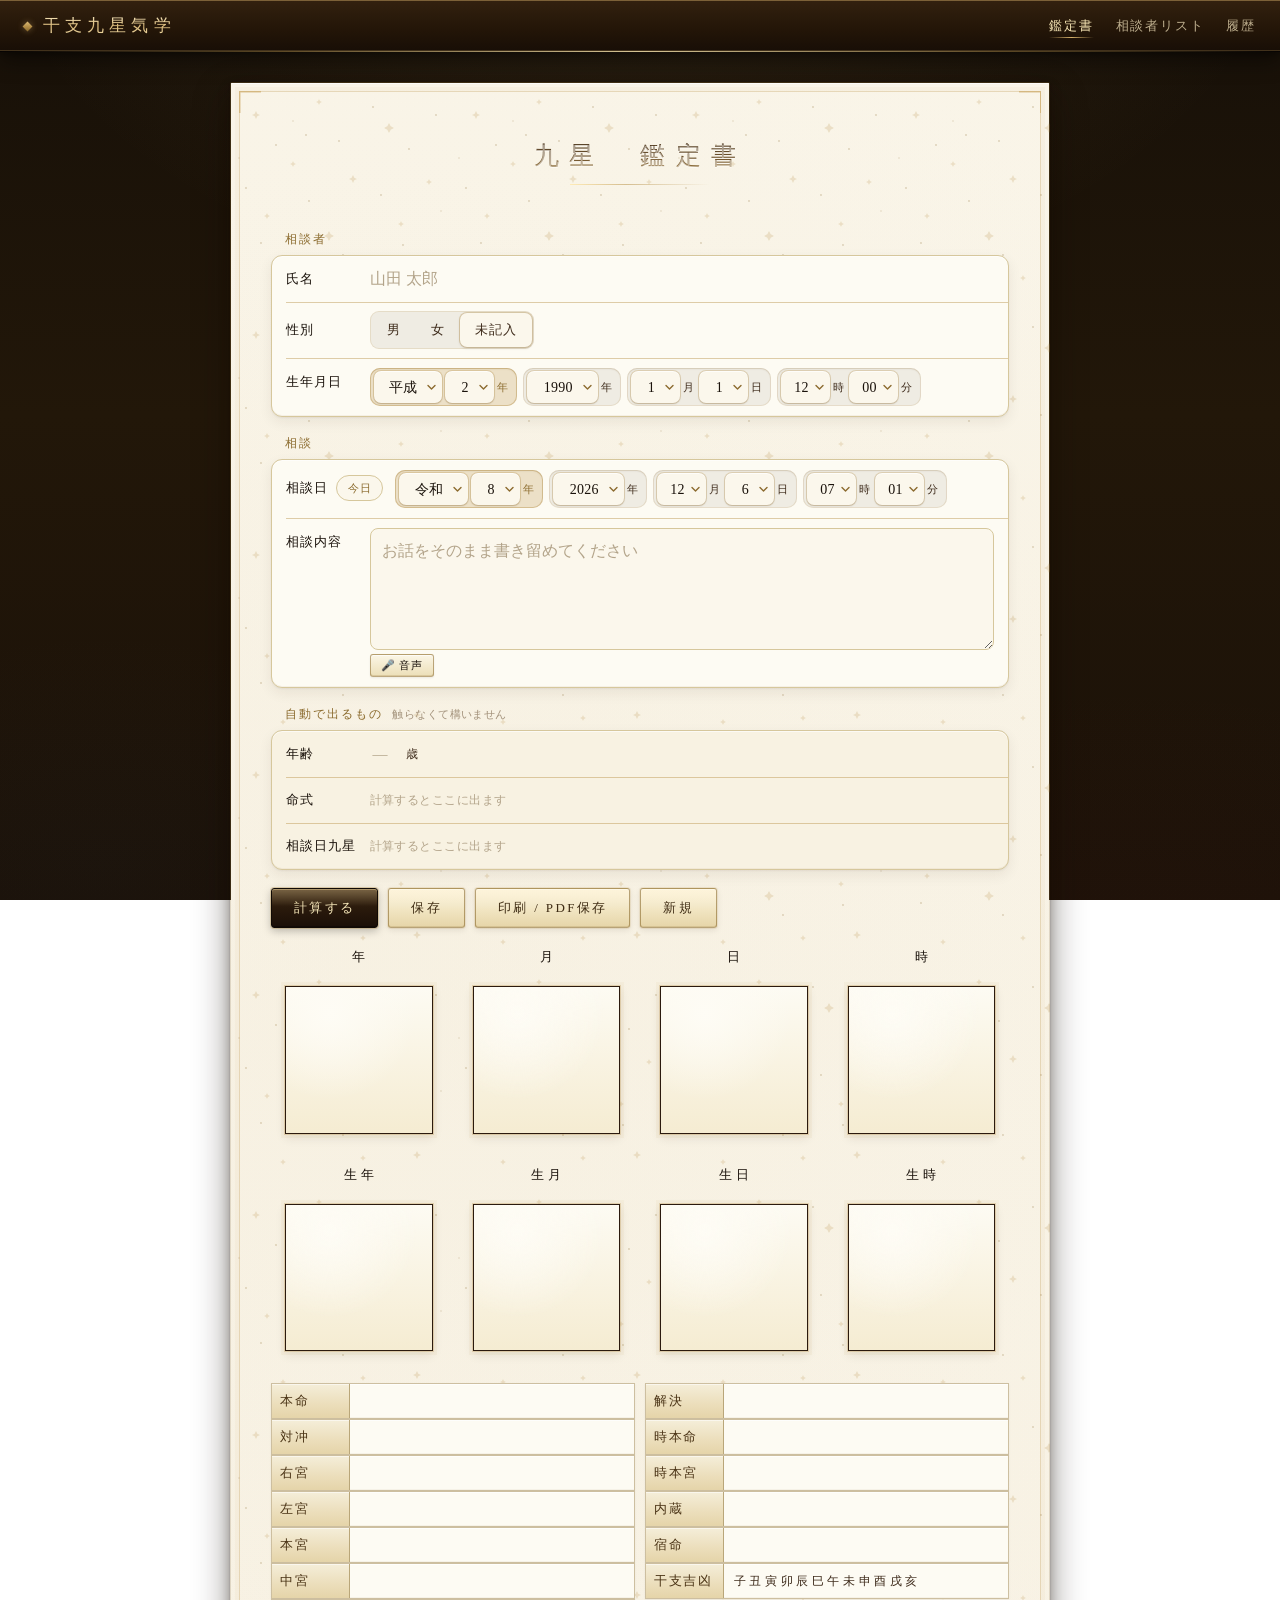
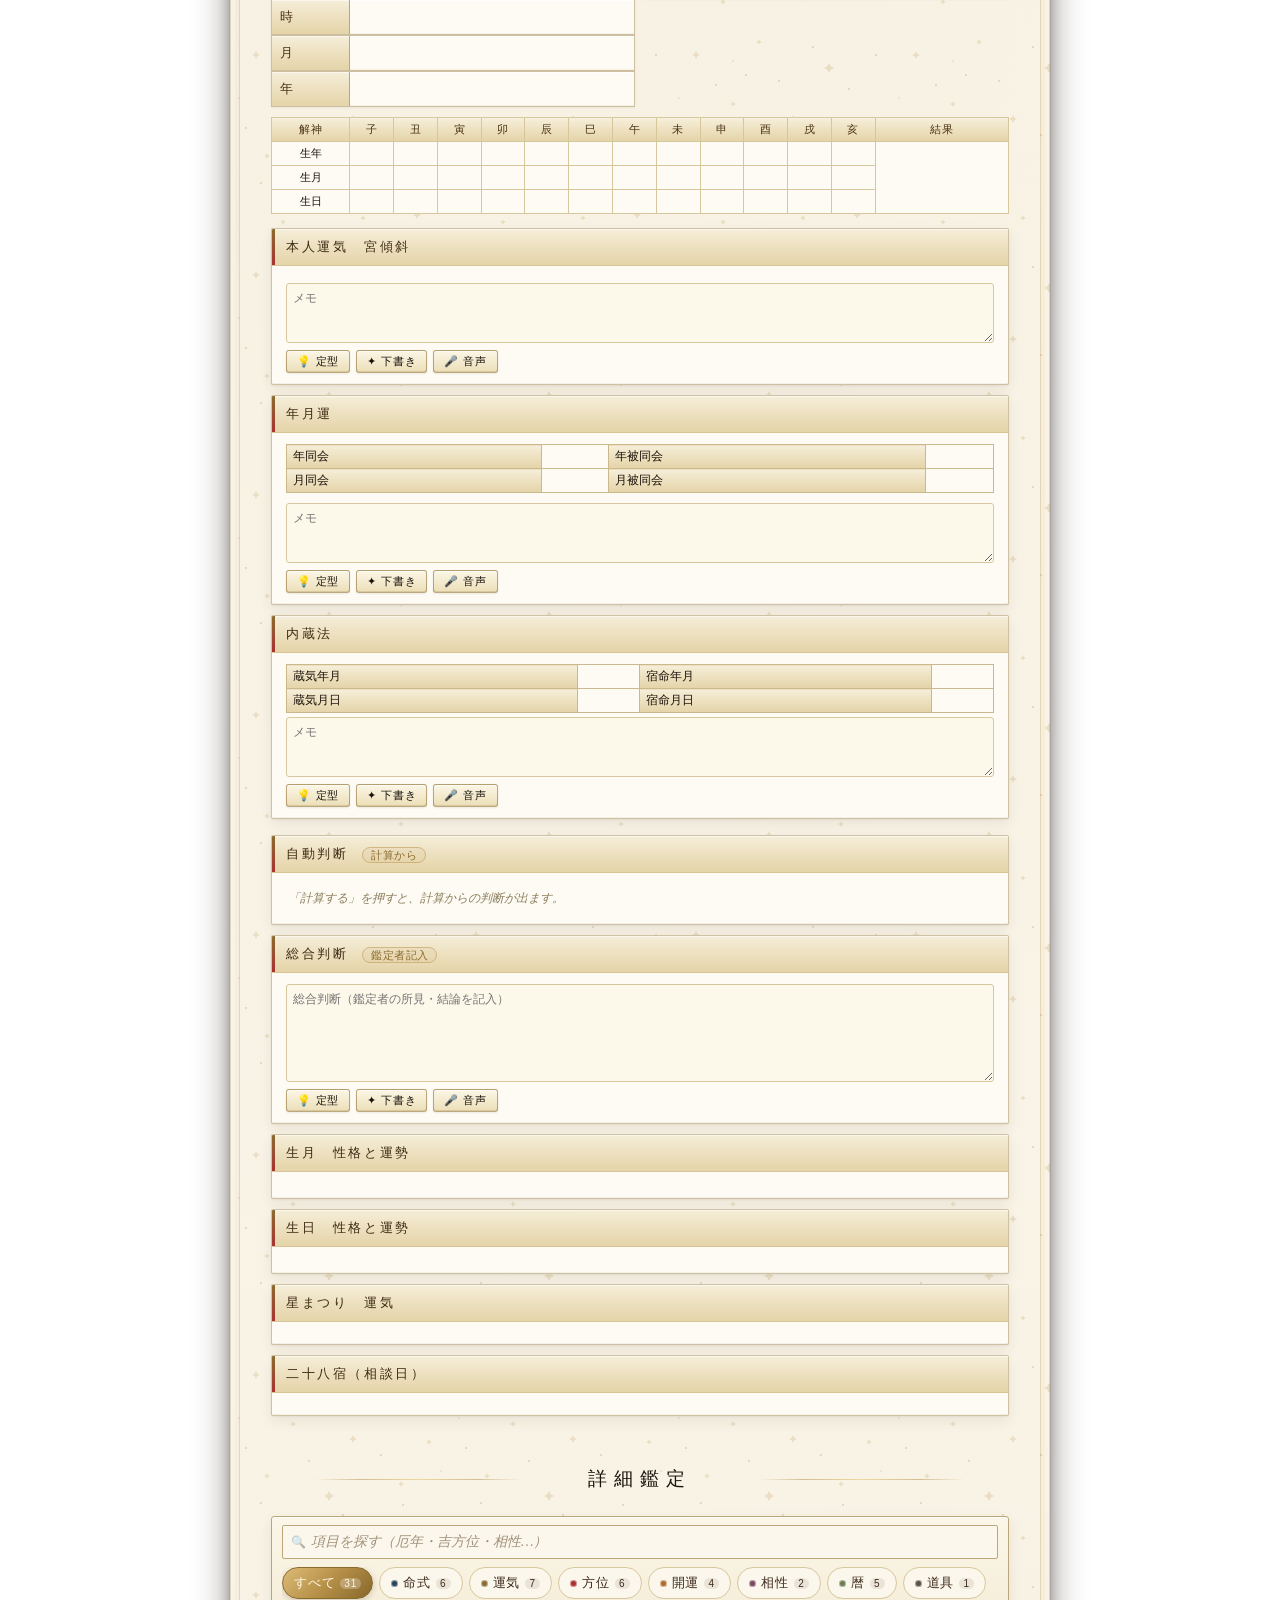
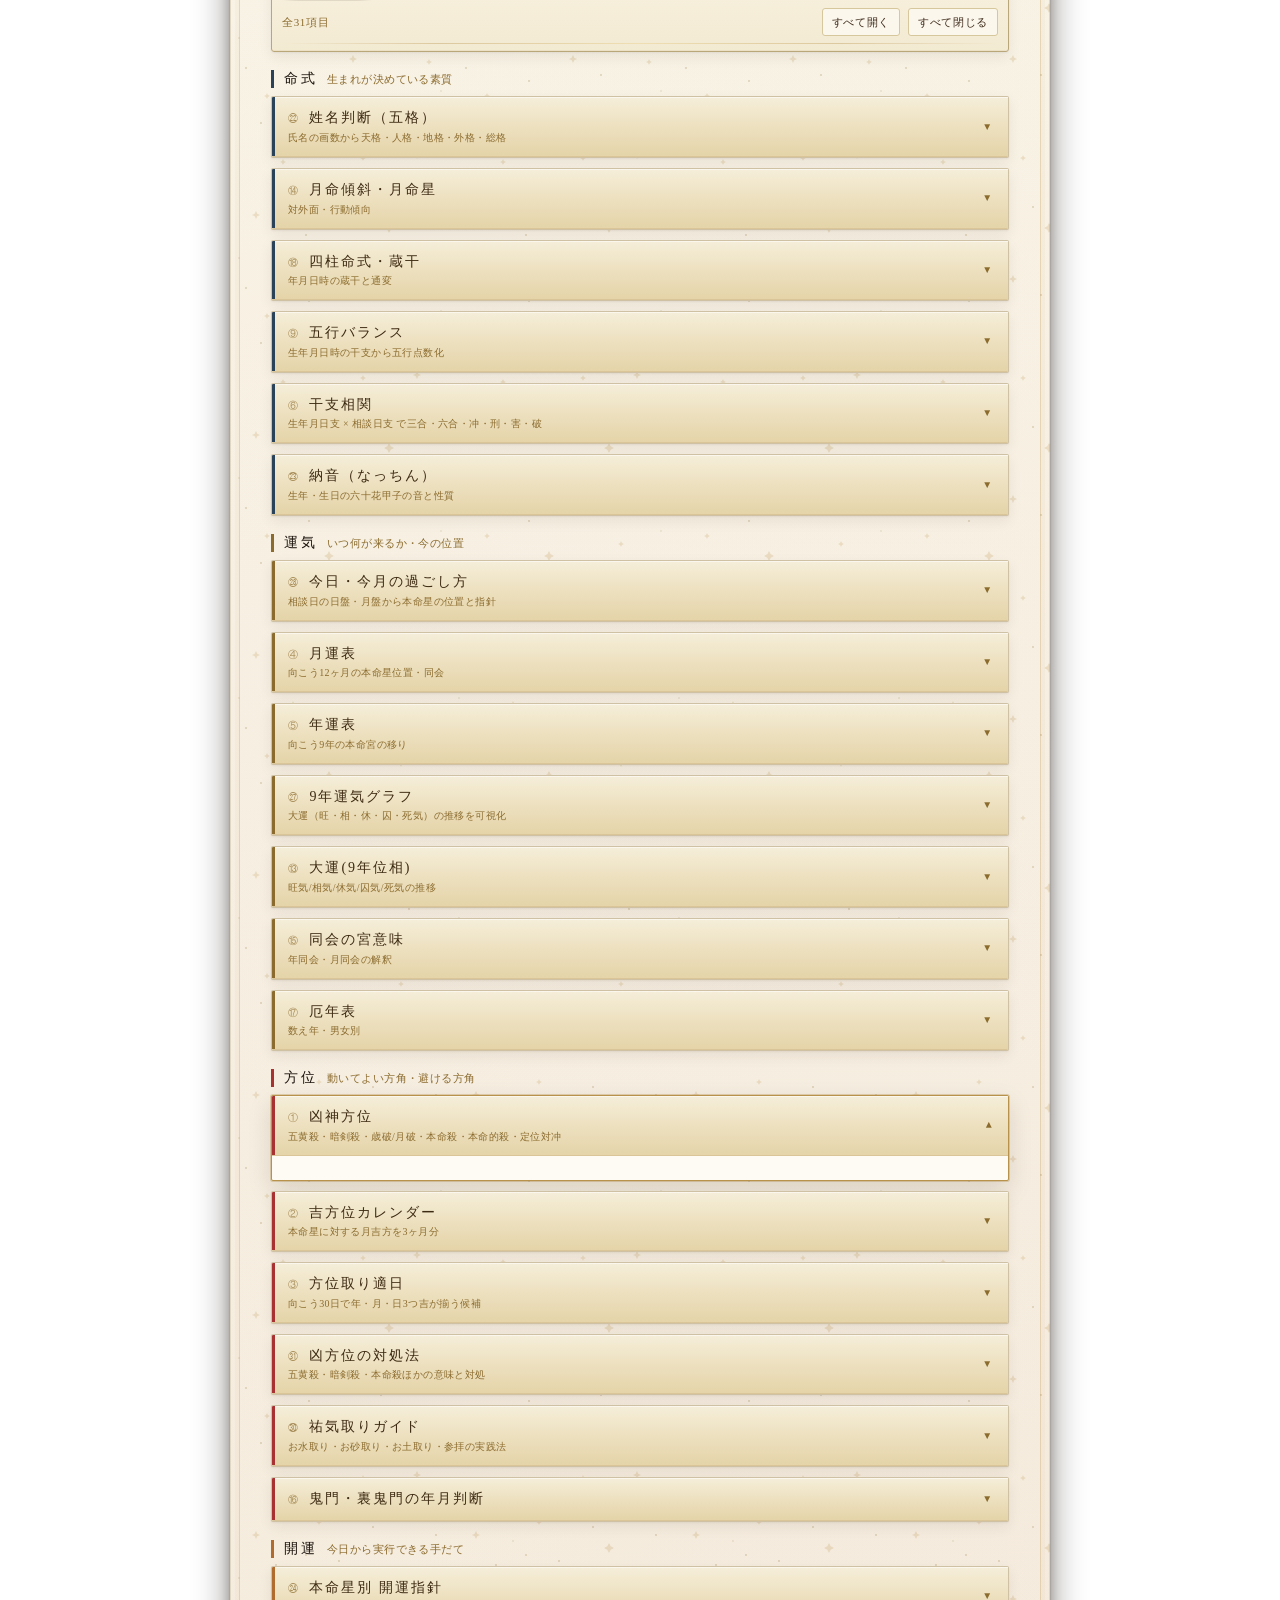
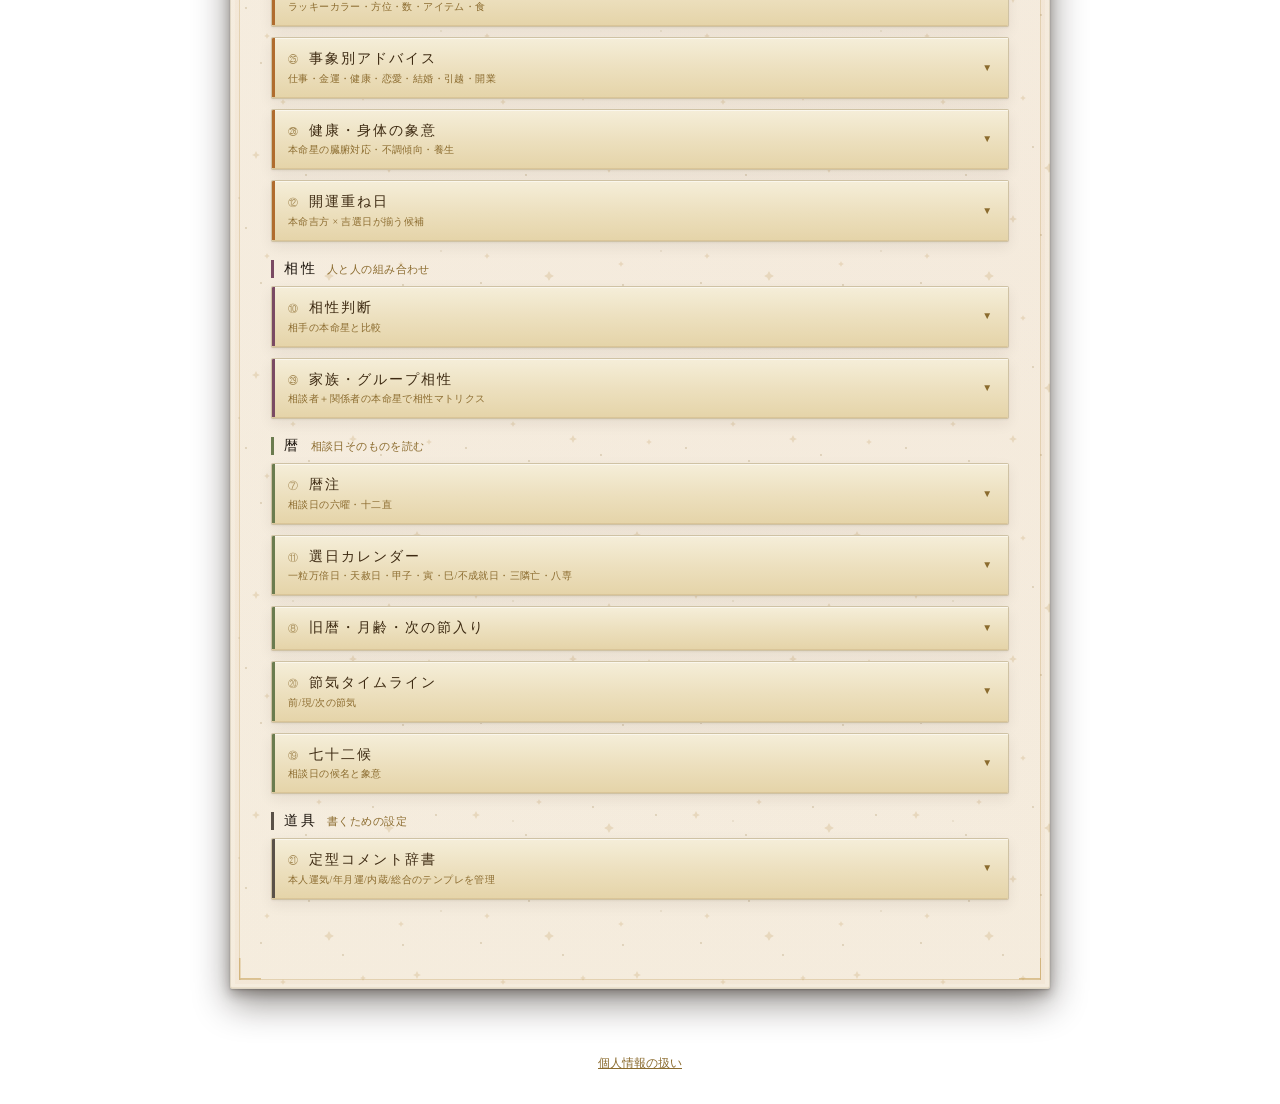
==== index.html @ 64e36186 "feat: 個人情報の扱いを定める App Store では必須で、無いと審査に出せない。  書く前に、外部への口が本当に無いかを隅まで見た。fetch も XMLHttpRequest も send" ====
<!doctype html>
<html lang="ja">
<head>
<meta charset="utf-8">
<meta name="viewport" content="width=device-width, initial-scale=1, user-scalable=yes">
<meta name="apple-mobile-web-app-capable" content="yes">
<meta name="apple-mobile-web-app-status-bar-style" content="black-translucent">
<meta name="apple-mobile-web-app-title" content="九星鑑定">
<meta name="theme-color" content="#2b1a0e">
<link rel="manifest" href="manifest.webmanifest">
<link rel="apple-touch-icon" href="icons/apple-touch-icon.png">
<!-- これが無いと、ブラウザが /favicon.ico を取りにいって 404 になる -->
<link rel="icon" href="icons/icon-192.png">
<link rel="stylesheet" href="css/style.css?v=111">
<title>九星 鑑定書</title>
</head>
<body>

<header class="app-header">
  <h1>干支九星気学</h1>
  <nav>
    <a href="index.html" class="active">鑑定書</a>
    <a href="clients.html">相談者リスト</a>
    <a href="history.html">履歴</a>
  </nav>
</header>

<main class="page">
  <h2 class="page-title">九星　鑑定書</h2>

  <!-- ===== 入力 ===== -->
  <div class="fm">

    <section class="fm-group">
      <h3 class="fm-title">相談者</h3>
      <div class="fm-list">
        <div class="fm-row">
          <label class="fm-label" for="f-name">氏名</label>
          <div class="fm-value">
            <input type="text" id="f-name" placeholder="山田 太郎" autocomplete="off" autocapitalize="off">
          </div>
        </div>

        <div class="fm-row">
          <span class="fm-label" id="lbl-gender">性別</span>
          <div class="fm-value">
            <!-- 見た目はセグメント。値は下の select が持ち、既存の保存処理はそのまま動く -->
            <div class="seg" role="radiogroup" aria-labelledby="lbl-gender" data-target="f-gender">
              <button type="button" class="seg-btn" data-v="男"  role="radio" aria-checked="false">男</button>
              <button type="button" class="seg-btn" data-v="女"  role="radio" aria-checked="false">女</button>
              <button type="button" class="seg-btn is-on" data-v="" role="radio" aria-checked="true">未記入</button>
            </div>
            <select id="f-gender" class="fm-shadow-input" tabindex="-1" aria-hidden="true">
              <option value=""></option>
              <option value="男">男</option>
              <option value="女">女</option>
            </select>
          </div>
        </div>

        <div class="fm-row fm-row-stack">
          <span class="fm-label">生年月日</span>
          <div class="fm-value"><div class="dt-picker" data-target="f-birth"></div></div>
        </div>
      </div>
    </section>

    <section class="fm-group">
      <h3 class="fm-title">相談</h3>
      <div class="fm-list">
        <div class="fm-row fm-row-stack">
          <span class="fm-label">相談日<button type="button" class="fm-mini no-print" id="btn-today">今日</button></span>
          <div class="fm-value"><div class="dt-picker" data-target="f-consult"></div></div>
        </div>

        <div class="fm-row fm-row-stack">
          <label class="fm-label" for="f-topic">相談内容</label>
          <div class="fm-value">
            <textarea id="f-topic" rows="4" placeholder="お話をそのまま書き留めてください"></textarea>
            <div class="memo-tools no-print" data-target="f-topic" data-section="">
              <button type="button" class="mt-btn mt-voice">🎤 音声</button>
            </div>
          </div>
        </div>
      </div>
    </section>

    <section class="fm-group fm-group-auto">
      <h3 class="fm-title">自動で出るもの<span class="fm-title-note">触らなくて構いません</span></h3>
      <div class="fm-list">
        <div class="fm-row">
          <span class="fm-label">年齢</span>
          <div class="fm-value fm-auto">
            <input type="number" id="f-age" min="0" max="120" inputmode="numeric" placeholder="—" readonly>
            <span class="fm-unit">歳</span><span id="o-kazoe" class="kazoe-badge"></span>
          </div>
        </div>
        <div class="fm-row">
          <span class="fm-label">命式</span>
          <div class="fm-value fm-auto"><span id="o-meishiki" class="auto"></span></div>
        </div>
        <div class="fm-row">
          <span class="fm-label">相談日九星</span>
          <div class="fm-value fm-auto"><span id="o-consult-summary" class="auto"></span></div>
        </div>
      </div>
    </section>

  </div>

  <div class="btn-row no-print">
    <button class="btn" id="btn-compute">計算する</button>
    <button class="btn secondary" id="btn-save">保存</button>
    <button class="btn secondary" id="btn-print">印刷 / PDF保存</button>
    <button class="btn secondary" id="btn-new">新規</button>
  </div>

  <!-- ===== 上段4盤: 相談日 年・月・日・時 ===== -->
  <div class="bans-row">
    <div class="ban-cell">
      <div class="ban-label">年</div>
      <div class="ban-sub" id="ban-y-info"></div>
      <div class="ban" id="ban-y"></div>
    </div>
    <div class="ban-cell">
      <div class="ban-label">月</div>
      <div class="ban-sub" id="ban-m-info"></div>
      <div class="ban" id="ban-m"></div>
    </div>
    <div class="ban-cell">
      <div class="ban-label">日</div>
      <div class="ban-sub" id="ban-d-info"></div>
      <div class="ban" id="ban-d"></div>
    </div>
    <div class="ban-cell">
      <div class="ban-label">時</div>
      <div class="ban-sub" id="ban-h-info"></div>
      <div class="ban" id="ban-h"></div>
    </div>
  </div>

  <!-- ===== 下段4盤: 生年月日 ===== -->
  <div class="bans-row">
    <div class="ban-cell">
      <div class="ban-label">生年</div>
      <div class="ban-sub" id="ban-by-info"></div>
      <div class="ban" id="ban-by"></div>
    </div>
    <div class="ban-cell">
      <div class="ban-label">生月</div>
      <div class="ban-sub" id="ban-bm-info"></div>
      <div class="ban" id="ban-bm"></div>
    </div>
    <div class="ban-cell">
      <div class="ban-label">生日</div>
      <div class="ban-sub" id="ban-bd-info"></div>
      <div class="ban" id="ban-bd"></div>
    </div>
    <div class="ban-cell">
      <div class="ban-label">生時</div>
      <div class="ban-sub" id="ban-bh-info"></div>
      <div class="ban" id="ban-bh"></div>
    </div>
  </div>

  <!-- ===== 下部宮位エリア ===== -->
  <div class="bottom-grid">
    <div>
      <div class="bottom-cell"><div class="lbl">本命</div><div class="val" id="o-honmei"></div></div>
      <div class="bottom-cell"><div class="lbl">対冲</div><div class="val" id="o-taichu"></div></div>
      <div class="bottom-cell"><div class="lbl">右宮</div><div class="val" id="o-migi"></div></div>
      <div class="bottom-cell"><div class="lbl">左宮</div><div class="val" id="o-hidari"></div></div>
      <div class="bottom-cell"><div class="lbl">本宮</div><div class="val" id="o-hongu"></div></div>
      <div class="bottom-cell"><div class="lbl">中宮</div><div class="val" id="o-chukyu"></div></div>
      <div class="bottom-cell"><div class="lbl">時</div><div class="val" id="o-toki"></div></div>
      <div class="bottom-cell"><div class="lbl">月</div><div class="val" id="o-tsuki"></div></div>
      <div class="bottom-cell"><div class="lbl">年</div><div class="val" id="o-toshi"></div></div>
    </div>
    <div>
      <div class="bottom-cell"><div class="lbl">解決</div><div class="val" id="o-kaiketsu"></div></div>
      <div class="bottom-cell"><div class="lbl">時本命</div><div class="val" id="o-jihonmei"></div></div>
      <div class="bottom-cell"><div class="lbl">時本宮</div><div class="val" id="o-jihongu"></div></div>
      <div class="bottom-cell"><div class="lbl">内蔵</div><div class="val" id="o-naizou"></div></div>
      <div class="bottom-cell"><div class="lbl">宿命</div><div class="val" id="o-shukumei"></div></div>
      <div class="bottom-cell" style="grid-column: 1 / -1;">
        <div class="lbl">干支吉凶</div>
        <div class="val">
          <div class="eto-wheel eto-wheel-row">
            <span data-branch="子">子</span><span data-branch="丑">丑</span><span data-branch="寅">寅</span><span data-branch="卯">卯</span><span data-branch="辰">辰</span><span data-branch="巳">巳</span><span data-branch="午">午</span><span data-branch="未">未</span><span data-branch="申">申</span><span data-branch="酉">酉</span><span data-branch="戌">戌</span><span data-branch="亥">亥</span>
          </div>
        </div>
      </div>
    </div>
  </div>

  <!-- 解神 + 十二支吉凶象意表 -->
  <table class="kaijin-table">
    <thead>
      <tr>
        <th>解神</th>
        <th>子</th><th>丑</th><th>寅</th><th>卯</th><th>辰</th><th>巳</th>
        <th>午</th><th>未</th><th>申</th><th>酉</th><th>戌</th><th>亥</th>
        <th>結果</th>
      </tr>
    </thead>
    <tbody>
      <tr id="eto-by-row">
        <td id="eto-by-label">生年</td>
        <td id="ey-0"></td><td id="ey-1"></td><td id="ey-2"></td><td id="ey-3"></td>
        <td id="ey-4"></td><td id="ey-5"></td><td id="ey-6"></td><td id="ey-7"></td>
        <td id="ey-8"></td><td id="ey-9"></td><td id="ey-10"></td><td id="ey-11"></td>
        <td id="eto-kekka" rowspan="3"></td>
      </tr>
      <tr id="eto-bm-row">
        <td id="eto-bm-label">生月</td>
        <td id="em-0"></td><td id="em-1"></td><td id="em-2"></td><td id="em-3"></td>
        <td id="em-4"></td><td id="em-5"></td><td id="em-6"></td><td id="em-7"></td>
        <td id="em-8"></td><td id="em-9"></td><td id="em-10"></td><td id="em-11"></td>
      </tr>
      <tr id="eto-bd-row">
        <td id="eto-bd-label">生日</td>
        <td id="ed-0"></td><td id="ed-1"></td><td id="ed-2"></td><td id="ed-3"></td>
        <td id="ed-4"></td><td id="ed-5"></td><td id="ed-6"></td><td id="ed-7"></td>
        <td id="ed-8"></td><td id="ed-9"></td><td id="ed-10"></td><td id="ed-11"></td>
      </tr>
    </tbody>
  </table>

  <!-- ===== 判断 (旧 判断書) ===== -->
  <div style="margin-top:14px;">
    <div class="handan-section">
      <h3>本人運気　宮傾斜</h3>
      <div class="body">
        <div id="o-keisha" class="keisha-name"></div>
        <ul id="o-keisha-detail" class="keisha-detail"></ul>
        <textarea id="m-honnin" placeholder="メモ"></textarea>
        <div class="memo-tools no-print" data-target="m-honnin" data-section="honnin">
          <button type="button" class="mt-btn mt-snip">💡 定型</button>
          <button type="button" class="mt-btn mt-draft">✦ 下書き</button>
          <button type="button" class="mt-btn mt-voice">🎤 音声</button>
          <div class="mt-snip-panel" hidden></div>
        </div>
      </div>
    </div>

    <div class="handan-section" style="margin-top:10px;">
      <h3>年月運</h3>
      <div class="body">
        <table style="width:100%;border-collapse:collapse;font-size:12px;font-family:var(--font-jp);">
          <tr>
            <td style="border:1px solid #888;padding:3px 6px;background:#f8f0d8;">年同会</td>
            <td style="border:1px solid #888;padding:3px 6px;" id="o-doukai-toshi"></td>
            <td style="border:1px solid #888;padding:3px 6px;background:#f8f0d8;">年被同会</td>
            <td style="border:1px solid #888;padding:3px 6px;" id="o-hidoukai-toshi"></td>
          </tr>
          <tr>
            <td style="border:1px solid #888;padding:3px 6px;background:#f8f0d8;">月同会</td>
            <td style="border:1px solid #888;padding:3px 6px;" id="o-doukai-tsuki"></td>
            <td style="border:1px solid #888;padding:3px 6px;background:#f8f0d8;">月被同会</td>
            <td style="border:1px solid #888;padding:3px 6px;" id="o-hidoukai-tsuki"></td>
          </tr>
        </table>
        <div id="o-kyu-zasuru" class="kyu-zasuru" style="margin-top:6px;"></div>
        <textarea id="m-nengetsu" style="margin-top:4px;" placeholder="メモ"></textarea>
        <div class="memo-tools no-print" data-target="m-nengetsu" data-section="nengetsu">
          <button type="button" class="mt-btn mt-snip">💡 定型</button>
          <button type="button" class="mt-btn mt-draft">✦ 下書き</button>
          <button type="button" class="mt-btn mt-voice">🎤 音声</button>
          <div class="mt-snip-panel" hidden></div>
        </div>
      </div>
    </div>

    <div class="handan-section" style="margin-top:10px;">
      <h3>内蔵法</h3>
      <div class="body">
        <table style="width:100%;border-collapse:collapse;font-size:12px;font-family:var(--font-jp);">
          <tr>
            <td style="border:1px solid #888;padding:3px 6px;background:#f8f0d8;">蔵気年月</td>
            <td style="border:1px solid #888;padding:3px 6px;" id="o-kuraki-nm"></td>
            <td style="border:1px solid #888;padding:3px 6px;background:#f8f0d8;">宿命年月</td>
            <td style="border:1px solid #888;padding:3px 6px;" id="o-shukumei-nm"></td>
          </tr>
          <tr>
            <td style="border:1px solid #888;padding:3px 6px;background:#f8f0d8;">蔵気月日</td>
            <td style="border:1px solid #888;padding:3px 6px;" id="o-kuraki-md"></td>
            <td style="border:1px solid #888;padding:3px 6px;background:#f8f0d8;">宿命月日</td>
            <td style="border:1px solid #888;padding:3px 6px;" id="o-shukumei-md"></td>
          </tr>
        </table>
        <textarea id="m-naizou" style="margin-top:4px;" placeholder="メモ"></textarea>
        <div class="memo-tools no-print" data-target="m-naizou" data-section="naizou">
          <button type="button" class="mt-btn mt-snip">💡 定型</button>
          <button type="button" class="mt-btn mt-draft">✦ 下書き</button>
          <button type="button" class="mt-btn mt-voice">🎤 音声</button>
          <div class="mt-snip-panel" hidden></div>
        </div>
      </div>
    </div>
  </div>

  <!-- ===== 自動判断 (計算から) / 総合判断 (鑑定者記入) ===== -->
  <div class="handan-section sougou-shindan" style="margin-top:16px;">
    <h3>自動判断 <span class="h3-sub">計算から</span></h3>
    <div class="body">
      <div id="o-sougou-shindan"><div class="ext-empty">「計算する」を押すと、計算からの判断が出ます。</div></div>
    </div>
  </div>

  <div class="handan-section sougou-handan" style="margin-top:10px;">
    <h3>総合判断 <span class="h3-sub">鑑定者記入</span></h3>
    <div class="body">
      <textarea id="m-sougou" rows="6" placeholder="総合判断（鑑定者の所見・結論を記入）"></textarea>
      <div class="memo-tools no-print" data-target="m-sougou" data-section="sougou">
        <button type="button" class="mt-btn mt-snip">💡 定型</button>
        <button type="button" class="mt-btn mt-draft">✦ 下書き</button>
        <button type="button" class="mt-btn mt-voice">🎤 音声</button>
        <div class="mt-snip-panel" hidden></div>
      </div>
    </div>
  </div>

  <div class="handan-section" style="margin-top:10px;">
    <h3>生月　性格と運勢</h3>
    <div class="body">
      <div id="o-seigetsu-label" class="hayami-label"></div>
      <div id="o-seigetsu-text" class="hayami-text"></div>
    </div>
  </div>

  <div class="handan-section" style="margin-top:10px;">
    <h3>生日　性格と運勢</h3>
    <div class="body">
      <div id="o-seinichi-label" class="hayami-label"></div>
      <div id="o-seinichi-text" class="hayami-text"></div>
    </div>
  </div>

  <div class="handan-section" style="margin-top:10px;">
    <h3>星まつり　運気</h3>
    <div class="body">
      <div id="o-seimatsuri" class="seimatsuri-block"></div>
    </div>
  </div>

  <div class="handan-section" style="margin-top:10px;">
    <h3>二十八宿（相談日）</h3>
    <div class="body">
      <div id="o-shuku" class="hayami-text"></div>
    </div>
  </div>

  <!-- ===== 詳細鑑定 (7分類 / 全31項目) ===== -->
  <h2 class="detail-title">詳細鑑定</h2>

  <!-- 分類タブ + 検索 -->
  <div class="detail-nav no-print" id="detail-nav">
    <div class="dn-search">
      <span class="dn-search-icon" aria-hidden="true">🔍</span>
      <input type="search" id="dn-q" placeholder="項目を探す（厄年・吉方位・相性…）" autocomplete="off" enterkeyhint="search">
      <button type="button" class="dn-clear" id="dn-clear" hidden aria-label="検索を消す">✕</button>
    </div>
    <div class="dn-chips" id="dn-chips" role="tablist">
      <button type="button" class="dn-chip is-on" data-cat="all" role="tab">すべて<span class="dn-n"></span></button>
      <button type="button" class="dn-chip" data-cat="meishiki" role="tab">命式<span class="dn-n"></span></button>
      <button type="button" class="dn-chip" data-cat="unki" role="tab">運気<span class="dn-n"></span></button>
      <button type="button" class="dn-chip" data-cat="houi" role="tab">方位<span class="dn-n"></span></button>
      <button type="button" class="dn-chip" data-cat="kaiun" role="tab">開運<span class="dn-n"></span></button>
      <button type="button" class="dn-chip" data-cat="aishou" role="tab">相性<span class="dn-n"></span></button>
      <button type="button" class="dn-chip" data-cat="koyomi" role="tab">暦<span class="dn-n"></span></button>
      <button type="button" class="dn-chip" data-cat="dougu" role="tab">道具<span class="dn-n"></span></button>
    </div>
    <div class="dn-actions">
      <span class="dn-count" id="dn-count"></span>
      <button type="button" class="dn-act" id="dn-open">すべて開く</button>
      <button type="button" class="dn-act" id="dn-close">すべて閉じる</button>
    </div>
  </div>
  <p class="dn-empty no-print" id="dn-empty" hidden>該当する項目がありません。</p>

  <!-- ── 命式 ── -->
  <section class="cat-group" data-cat="meishiki">
    <h3 class="cat-head">命式<span class="cat-note">生まれが決めている素質</span></h3>

    <details class="detail-card" data-cat="meishiki" data-kw="姓名判断 五格 画数 天格 人格 地格 外格 総格 名前 せいめい">
      <summary><span class="num">㉒</span> 姓名判断（五格） <span class="hint">氏名の画数から天格・人格・地格・外格・総格</span></summary>
      <div class="body" id="o-seimei"></div>
    </details>

    <details class="detail-card" data-cat="meishiki" data-kw="月命傾斜 月命星 傾斜 対外面 行動 げつめい けいしゃ">
      <summary><span class="num">⑭</span> 月命傾斜・月命星 <span class="hint">対外面・行動傾向</span></summary>
      <div class="body" id="o-gemmei"></div>
    </details>

    <details class="detail-card" data-cat="meishiki" data-kw="四柱 命式 蔵干 通変 推命 しちゅう ぞうかん">
      <summary><span class="num">⑱</span> 四柱命式・蔵干 <span class="hint">年月日時の蔵干と通変</span></summary>
      <div class="body" id="o-shichu"></div>
    </details>

    <details class="detail-card" data-cat="meishiki" data-kw="五行 バランス 木火土金水 点数 ごぎょう">
      <summary><span class="num">⑨</span> 五行バランス <span class="hint">生年月日時の干支から五行点数化</span></summary>
      <div class="body" id="o-gogyou"></div>
    </details>

    <details class="detail-card" data-cat="meishiki" data-kw="干支 相関 三合 六合 冲 刑 害 破 えと かんし">
      <summary><span class="num">⑥</span> 干支相関 <span class="hint">生年月日支 × 相談日支 で三合・六合・冲・刑・害・破</span></summary>
      <div class="body" id="o-eto-rel"></div>
    </details>

    <details class="detail-card" data-cat="meishiki" data-kw="納音 なっちん 六十花甲子 音 性質">
      <summary><span class="num">㉓</span> 納音（なっちん） <span class="hint">生年・生日の六十花甲子の音と性質</span></summary>
      <div class="body" id="o-nacchin"></div>
    </details>
  </section>

  <!-- ── 運気 ── -->
  <section class="cat-group" data-cat="unki">
    <h3 class="cat-head">運気<span class="cat-note">いつ何が来るか・今の位置</span></h3>

    <details class="detail-card" data-cat="unki" data-kw="今日 今月 過ごし方 日盤 月盤 指針 きょう">
      <summary><span class="num">㉘</span> 今日・今月の過ごし方 <span class="hint">相談日の日盤・月盤から本命星の位置と指針</span></summary>
      <div class="body" id="o-kyou"></div>
    </details>

    <details class="detail-card" data-cat="unki" data-kw="月運 12ヶ月 同会 本命星 位置 げつうん">
      <summary><span class="num">④</span> 月運表 <span class="hint">向こう12ヶ月の本命星位置・同会</span></summary>
      <div class="body" id="o-month-flow"></div>
    </details>

    <details class="detail-card" data-cat="unki" data-kw="年運 9年 本命宮 移り ねんうん">
      <summary><span class="num">⑤</span> 年運表 <span class="hint">向こう9年の本命宮の移り</span></summary>
      <div class="body" id="o-year-flow"></div>
    </details>

    <details class="detail-card" data-cat="unki" data-kw="運気 グラフ 9年 大運 可視化 うんき">
      <summary><span class="num">㉗</span> 9年運気グラフ <span class="hint">大運（旺・相・休・囚・死気）の推移を可視化</span></summary>
      <div class="body" id="o-unki-graph"></div>
    </details>

    <details class="detail-card" data-cat="unki" data-kw="大運 9年 位相 旺気 相気 休気 囚気 死気 だいうん">
      <summary><span class="num">⑬</span> 大運(9年位相) <span class="hint">旺気/相気/休気/囚気/死気の推移</span></summary>
      <div class="body" id="o-daiun"></div>
    </details>

    <details class="detail-card" data-cat="unki" data-kw="同会 被同会 宮 意味 解釈 どうかい">
      <summary><span class="num">⑮</span> 同会の宮意味 <span class="hint">年同会・月同会の解釈</span></summary>
      <div class="body" id="o-doukai-mean"></div>
    </details>

    <details class="detail-card" data-cat="unki" data-kw="厄年 前厄 後厄 数え年 男女 やくどし">
      <summary><span class="num">⑰</span> 厄年表 <span class="hint">数え年・男女別</span></summary>
      <div class="body" id="o-yakudoshi"></div>
    </details>
  </section>

  <!-- ── 方位 ── -->
  <section class="cat-group" data-cat="houi">
    <h3 class="cat-head">方位<span class="cat-note">動いてよい方角・避ける方角</span></h3>

    <details class="detail-card" data-cat="houi" open data-kw="凶神 方位 五黄殺 暗剣殺 歳破 月破 本命殺 本命的殺 定位対冲 きょうじん ほうい">
      <summary><span class="num">①</span> 凶神方位 <span class="hint">五黄殺・暗剣殺・歳破/月破・本命殺・本命的殺・定位対冲</span></summary>
      <div class="body" id="o-kyoushin"></div>
    </details>

    <details class="detail-card" data-cat="houi" data-kw="吉方位 カレンダー 月吉方 3ヶ月 きっぽうい">
      <summary><span class="num">②</span> 吉方位カレンダー <span class="hint">本命星に対する月吉方を3ヶ月分</span></summary>
      <div class="body" id="o-kichi-cal"></div>
    </details>

    <details class="detail-card" data-cat="houi" data-kw="方位取り 適日 30日 三つ吉 旅行 引越 ほういとり">
      <summary><span class="num">③</span> 方位取り適日 <span class="hint">向こう30日で年・月・日3つ吉が揃う候補</span></summary>
      <div class="body" id="o-houi-tori"></div>
    </details>

    <details class="detail-card" data-cat="houi" data-kw="凶方位 対処 対処法 方災 お祓い 五黄殺 暗剣殺 本命殺">
      <summary><span class="num">㉛</span> 凶方位の対処法 <span class="hint">五黄殺・暗剣殺・本命殺ほかの意味と対処</span></summary>
      <div class="body" id="o-kyohoui"></div>
    </details>

    <details class="detail-card" data-cat="houi" data-kw="祐気取り お水取り お砂取り お土取り 参拝 ゆうきどり">
      <summary><span class="num">㉚</span> 祐気取りガイド <span class="hint">お水取り・お砂取り・お土取り・参拝の実践法</span></summary>
      <div class="body" id="o-yuki"></div>
    </details>

    <details class="detail-card" data-cat="houi" data-kw="鬼門 裏鬼門 艮 坤 年月 判断 きもん">
      <summary><span class="num">⑯</span> 鬼門・裏鬼門の年月判断</summary>
      <div class="body" id="o-kimon"></div>
    </details>
  </section>

  <!-- ── 開運 ── -->
  <section class="cat-group" data-cat="kaiun">
    <h3 class="cat-head">開運<span class="cat-note">今日から実行できる手だて</span></h3>

    <details class="detail-card" data-cat="kaiun" data-kw="開運 指針 ラッキーカラー 色 方位 数 アイテム 食 かいうん">
      <summary><span class="num">㉔</span> 本命星別 開運指針 <span class="hint">ラッキーカラー・方位・数・アイテム・食</span></summary>
      <div class="body" id="o-kaiun"></div>
    </details>

    <details class="detail-card" data-cat="kaiun" data-kw="事象別 アドバイス 仕事 金運 健康 恋愛 結婚 引越 開業 じしょう">
      <summary><span class="num">㉕</span> 事象別アドバイス <span class="hint">仕事・金運・健康・恋愛・結婚・引越・開業</span></summary>
      <div class="body" id="o-jishou"></div>
    </details>

    <details class="detail-card" data-cat="kaiun" data-kw="健康 身体 臓腑 不調 養生 病気 けんこう">
      <summary><span class="num">㉖</span> 健康・身体の象意 <span class="hint">本命星の臓腑対応・不調傾向・養生</span></summary>
      <div class="body" id="o-kenkou"></div>
    </details>

    <details class="detail-card" data-cat="kaiun" data-kw="開運 重ね日 吉方 吉選日 一粒万倍日 かさねび">
      <summary><span class="num">⑫</span> 開運重ね日 <span class="hint">本命吉方 × 吉選日が揃う候補</span></summary>
      <div class="body" id="o-kasane"></div>
    </details>
  </section>

  <!-- ── 相性 ── -->
  <section class="cat-group" data-cat="aishou">
    <h3 class="cat-head">相性<span class="cat-note">人と人の組み合わせ</span></h3>

    <details class="detail-card" data-cat="aishou" data-kw="相性 判断 本命星 比較 あいしょう">
      <summary><span class="num">⑩</span> 相性判断 <span class="hint">相手の本命星と比較</span></summary>
      <div class="body">
        <div class="aishou-input no-print">
          <input type="text" id="aishou-name" placeholder="相手の名前 (任意)">
          <select id="aishou-star">
            <option value="">本命星を選択</option>
          </select>
          <button type="button" class="btn secondary" id="btn-aishou-add">追加</button>
          <button type="button" class="btn secondary" id="btn-aishou-clear">全消去</button>
        </div>
        <div id="o-aishou"></div>
      </div>
    </details>

    <details class="detail-card" data-cat="aishou" data-kw="家族 グループ 相性 マトリクス 関係者 かぞく">
      <summary><span class="num">㉙</span> 家族・グループ相性 <span class="hint">相談者＋関係者の本命星で相性マトリクス</span></summary>
      <div class="body">
        <div class="aishou-input no-print">
          <input type="text" id="kazoku-name" placeholder="名前 (任意)">
          <select id="kazoku-star"></select>
          <button type="button" class="btn secondary" id="btn-kazoku-add">追加</button>
          <button type="button" class="btn secondary" id="btn-kazoku-clear">全消去</button>
        </div>
        <div id="o-kazoku"></div>
      </div>
    </details>
  </section>

  <!-- ── 暦 ── -->
  <section class="cat-group" data-cat="koyomi">
    <h3 class="cat-head">暦<span class="cat-note">相談日そのものを読む</span></h3>

    <details class="detail-card" data-cat="koyomi" data-kw="暦注 六曜 十二直 大安 仏滅 れきちゅう">
      <summary><span class="num">⑦</span> 暦注 <span class="hint">相談日の六曜・十二直</span></summary>
      <div class="body" id="o-rekichu"></div>
    </details>

    <details class="detail-card" data-cat="koyomi" data-kw="選日 カレンダー 一粒万倍日 天赦日 甲子 寅の日 巳の日 不成就日 三隣亡 八専 せんじつ">
      <summary><span class="num">⑪</span> 選日カレンダー <span class="hint">一粒万倍日・天赦日・甲子・寅・巳/不成就日・三隣亡・八専</span></summary>
      <div class="body" id="o-senjitsu"></div>
    </details>

    <details class="detail-card" data-cat="koyomi" data-kw="旧暦 月齢 節入り 新月 満月 きゅうれき">
      <summary><span class="num">⑧</span> 旧暦・月齢・次の節入り</summary>
      <div class="body" id="o-koyomi"></div>
    </details>

    <details class="detail-card" data-cat="koyomi" data-kw="節気 タイムライン 二十四節気 立春 せっき">
      <summary><span class="num">⑳</span> 節気タイムライン <span class="hint">前/現/次の節気</span></summary>
      <div class="body" id="o-sekki"></div>
    </details>

    <details class="detail-card" data-cat="koyomi" data-kw="七十二候 候名 象意 しちじゅうにこう">
      <summary><span class="num">⑲</span> 七十二候 <span class="hint">相談日の候名と象意</span></summary>
      <div class="body" id="o-kou"></div>
    </details>
  </section>

  <!-- ── 道具 ── -->
  <section class="cat-group" data-cat="dougu">
    <h3 class="cat-head">道具<span class="cat-note">書くための設定</span></h3>

    <details class="detail-card" data-cat="dougu" data-kw="定型 コメント 辞書 テンプレ スニペット ていけい">
      <summary><span class="num">㉑</span> 定型コメント辞書 <span class="hint">本人運気/年月運/内蔵/総合のテンプレを管理</span></summary>
      <div class="body">
        <div class="snip-mgr-tools no-print">
          <select id="snip-sec-filter">
            <option value="">全セクション</option>
            <option value="honnin">本人運気</option>
            <option value="nengetsu">年月運</option>
            <option value="naizou">内蔵法</option>
            <option value="sougou">総合</option>
          </select>
          <button type="button" class="btn secondary" id="btn-snip-add">+ 新規</button>
          <button type="button" class="btn secondary" id="btn-snip-reset">既定に戻す</button>
        </div>
        <div id="snip-list"></div>
      </div>
    </details>
  </section>

</main>

<footer class="no-print" style="text-align:center;padding:20px 12px 32px;font-size:12px;">
  <a href="privacy.html" style="color:#8b6b2e;">個人情報の扱い</a>
</footer>


<script src="js/solar-terms.js?v=111"></script>
<script src="js/eto.js?v=111"></script>
<script src="js/kyusei.js?v=111"></script>
<script src="js/kantei.js?v=111"></script>
<script src="js/storage.js?v=111"></script>
<script src="js/dt-picker.js?v=111"></script>
<script src="js/eto-table.js?v=111"></script>
<script src="js/keisha-data.js?v=111"></script>
<script src="js/kyu-zasuru-data.js?v=111"></script>
<script src="js/seigetsu-data.js?v=111"></script>
<script src="js/seinichi-data.js?v=111"></script>
<script src="js/seimatsuri-data.js?v=111"></script>
<script src="js/nijuhasshuku-data.js?v=111"></script>
<script src="js/koyomi.js?v=111"></script>
<script src="js/eto-relations.js?v=111"></script>
<script src="js/houi-analysis.js?v=111"></script>
<script src="js/un-tables.js?v=111"></script>
<script src="js/rekichu.js?v=111"></script>
<script src="js/gogyou-balance.js?v=111"></script>
<script src="js/aishou.js?v=111"></script>
<script src="js/senjitsu.js?v=111"></script>
<script src="js/dai-un.js?v=111"></script>
<script src="js/gemmei-data.js?v=111"></script>
<script src="js/kimon.js?v=111"></script>
<script src="js/yakudoshi.js?v=111"></script>
<script src="js/zoukan.js?v=111"></script>
<script src="js/shichijuni-kou.js?v=111"></script>
<script src="js/sekki-timeline.js?v=111"></script>
<script src="js/snippets.js?v=111"></script>
<script src="js/draft-gen.js?v=111"></script>
<script src="js/voice.js?v=111"></script>
<script src="js/seimei-data.js?v=111"></script>
<script src="js/nacchin-data.js?v=111"></script>
<script src="js/kaiun-shishin-data.js?v=111"></script>
<script src="js/kenkou-data.js?v=111"></script>
<script src="js/jishou-data.js?v=111"></script>
<script src="js/yuki-data.js?v=111"></script>
<script src="js/kyohoui-data.js?v=111"></script>
<script src="js/kantei-ext.js?v=111"></script>
<script src="js/app.js?v=111"></script>
<script src="js/detail-nav.js?v=111"></script>
<script src="js/form-ui.js?v=111"></script>
<script>
if ('serviceWorker' in navigator) {
  window.addEventListener('load', () => navigator.serviceWorker.register('service-worker.js').catch(()=>{}));
}
</script>
</body>
</html>
---- css/style.css ----
/* 干支九星気学 鑑定アプリ ── 和モダン×高級感テーマ
 * 配色: 墨(sumi) / 和紙(washi) / 金(kinpaku) / 朱(shu) / 藍(ai)
 * 文字: 明朝体を基調に letter-spacing を抑えた格調ある誌面
 */

:root {
  /* ── 基本色 ── */
  --c-sumi:        #1a120b;   /* 墨 */
  --c-sumi-2:      #2b1a0e;   /* 古墨 */
  --c-sumi-soft:   #3d2a1a;   /* やわらか墨 */
  --c-washi:       #f6efe0;   /* 和紙 */
  --c-washi-2:     #ede3cc;   /* 生成 */
  --c-washi-deep:  #e2d5b6;   /* 鳥の子 */
  --c-paper:       #fbf7ec;   /* 紙白 */
  --c-kin:         #b8924a;   /* 金 */
  --c-kin-light:   #d4b06a;   /* 淡金 */
  --c-kin-deep:    #8b6b2e;   /* 古金 */
  --c-shu:         #a83232;   /* 朱 */
  --c-ai:          #2a4359;   /* 藍 */
  --c-matcha:      #6b7c4f;   /* 抹茶 */

  /* ── 機能エイリアス ── */
  --c-border:      #3d2a1a;
  --c-border-soft: #b9a679;
  --c-border-fine: #d6c79c;
  --c-bg:          var(--c-paper);
  --c-input-bg:    #f1e9d3;
  --c-highlight:   #ead9a3;   /* 淡金 */
  --c-link:        var(--c-ai);

  --font-jp:   "ヒラギノ明朝 ProN", "Hiragino Mincho ProN", "游明朝", "YuMincho", "Yu Mincho", "Noto Serif JP", serif;
  --font-sans: -apple-system, BlinkMacSystemFont, "Hiragino Sans", "Helvetica Neue", sans-serif;

  --shadow-paper: 0 1px 0 rgba(255,255,255,.6) inset, 0 12px 32px rgba(40,25,10,.10), 0 2px 6px rgba(40,25,10,.06);
  --shadow-soft:  0 1px 3px rgba(40,25,10,.08);

  /* ── リッチ化トークン (Refined Luxury Layer) ── */
  --c-kin-pale:     #ecd9a4;                 /* 淡箔 */
  --c-kin-hairline: rgba(184,146,74,.45);    /* 金の極細線 */
  --grad-th: linear-gradient(180deg, #f5eed9 0%, #ecdfbd 55%, #e5d4a9 100%);
  --grad-th-hover: linear-gradient(180deg, #f8f1dd 0%, #efe2bf 55%, #e9d8ad 100%);
  --grad-kin-line: linear-gradient(90deg, transparent 0%, rgba(184,146,74,.55) 22%, #ecd9a4 50%, rgba(184,146,74,.55) 78%, transparent 100%);
  --grad-foil: linear-gradient(135deg, #dcbc78 0%, #b8924a 48%, #8b6b2e 95%);
  --ease-silk: cubic-bezier(.23,.65,.28,1);
  --shadow-card:
    0 1px 0 rgba(255,255,255,.65) inset,
    0 -1px 0 rgba(139,107,46,.07) inset,
    0 1px 2px rgba(40,25,10,.05),
    0 5px 14px rgba(40,25,10,.07);
  --shadow-card-hover:
    0 1px 0 rgba(255,255,255,.70) inset,
    0 9px 24px rgba(40,25,10,.13),
    0 0 0 1px rgba(184,146,74,.35);
}

* { box-sizing: border-box; }

html, body {
  margin: 0;
  padding: 0;
  background:
    radial-gradient(1200px 600px at 50% -200px, #2a1d11 0%, transparent 60%),
    linear-gradient(180deg, #1f160d 0%, #211810 100%);
  background-attachment: fixed;
  font-family: var(--font-sans);
  color: #1c1209;
  font-size: 14px;
  -webkit-text-size-adjust: 100%;
}

/* ================== ヘッダー ================== */
.app-header {
  position: sticky;
  top: 0;
  z-index: 50;
  background:
    linear-gradient(180deg, #2c1c10 0%, #1a110a 100%);
  color: #f6efe0;
  padding: 12px 16px;
  display: flex;
  justify-content: space-between;
  align-items: center;
  border-bottom: 1px solid #000;
  box-shadow:
    0 1px 0 rgba(212,176,106,.35) inset,
    0 -1px 0 rgba(212,176,106,.18) inset,
    0 4px 14px rgba(0,0,0,.35);
}
.app-header::after {
  /* 下端の金線 */
  content: "";
  position: absolute;
  left: 0; right: 0; bottom: -1px;
  height: 1px;
  background: linear-gradient(90deg, transparent 0%, var(--c-kin) 20%, var(--c-kin-light) 50%, var(--c-kin) 80%, transparent 100%);
  opacity: .85;
}
.app-header h1 {
  margin: 0;
  font-size: 16px;
  font-family: var(--font-jp);
  letter-spacing: 0.22em;
  color: #f3e6c4;
  text-shadow: 0 1px 0 rgba(0,0,0,.4);
  font-weight: 500;
}
.app-header nav a {
  color: #e8d9b3;
  margin-left: 14px;
  text-decoration: none;
  font-size: 13px;
  font-family: var(--font-jp);
  letter-spacing: .08em;
  opacity: 0.78;
  padding-bottom: 2px;
  border-bottom: 1px solid transparent;
  transition: opacity .15s, color .15s, border-color .15s;
}
.app-header nav a:hover { opacity: 1; color: #fff3d0; }
.app-header nav a:active,
.app-header nav a.active {
  opacity: 1;
  color: #f7e6b5;
  text-decoration: none;
  border-bottom-color: var(--c-kin-light);
}

/* ================== ページ ================== */
.page {
  background:
    /* 古風の小星散らし (四芒星 + 星屑) */
    url("data:image/svg+xml;utf8,<svg xmlns='http://www.w3.org/2000/svg' width='220' height='220' viewBox='0 0 220 220'><g fill='%23b8924a' opacity='0.22'><path d='M25 28L26.3 30.7L29 32L26.3 33.3L25 36L23.7 33.3L21 32L23.7 30.7Z'/><path d='M88 16L89 18L91 19L89 20L88 22L87 20L85 19L87 18Z'/><path d='M158 40L159.7 43.3L163 45L159.7 46.7L158 50L156.3 46.7L153 45L156.3 43.3Z'/><path d='M198 96L199 98L201 99L199 100L198 102L197 100L195 99L197 98Z'/><path d='M62 78L63 80L65 81L63 82L62 84L61 82L59 81L61 80Z'/><path d='M122 92L123.3 94.7L126 96L123.3 97.3L122 100L120.7 97.3L118 96L120.7 94.7Z'/><path d='M36 130L37 132L39 133L37 134L36 136L35 134L33 133L35 132Z'/><path d='M98 148L99.7 151.3L103 153L99.7 154.7L98 158L96.3 154.7L93 153L96.3 151.3Z'/><path d='M170 138L171 140L173 141L171 142L170 144L169 142L167 141L169 140Z'/><path d='M186 188L187.3 190.7L190 192L187.3 193.3L186 196L184.7 193.3L182 192L184.7 190.7Z'/><path d='M52 196L53 198L55 199L53 200L52 202L51 200L49 199L51 198Z'/><path d='M132 192L133 194L135 195L133 196L132 198L131 196L129 195L131 194Z'/></g><g fill='%238b6b2e' opacity='0.28'><circle cx='75' cy='52' r='0.9'/><circle cx='142' cy='24' r='0.9'/><circle cx='15' cy='105' r='0.9'/><circle cx='178' cy='66' r='0.9'/><circle cx='108' cy='58' r='0.9'/><circle cx='78' cy='118' r='0.9'/><circle cx='45' cy='62' r='0.9'/><circle cx='112' cy='172' r='0.9'/><circle cx='172' cy='162' r='0.9'/><circle cx='205' cy='32' r='0.9'/><circle cx='30' cy='160' r='0.9'/><circle cx='150' cy='112' r='0.9'/><circle cx='8' cy='75' r='0.7'/><circle cx='210' cy='128' r='0.7'/><circle cx='62' cy='38' r='0.7'/></g></svg>"),
    radial-gradient(circle at 20% 15%, rgba(184,146,74,.05) 0, transparent 40%),
    radial-gradient(circle at 80% 85%, rgba(168,50,50,.03) 0, transparent 40%),
    linear-gradient(180deg, #fbf7ec 0%, #f6efe0 100%);
  background-size: 220px 220px, auto, auto, auto;
  background-repeat: repeat, no-repeat, no-repeat, no-repeat;
  margin: 16px auto;
  max-width: 820px;
  padding: 20px 20px 64px;
  box-shadow: var(--shadow-paper);
  min-height: 90vh;
  border: 1px solid rgba(139,107,46,.18);
  position: relative;
}
.page::before {
  /* 紙面四隅の金繊 */
  content: "";
  position: absolute;
  inset: 6px;
  border: 1px solid rgba(184,146,74,.22);
  pointer-events: none;
}
.page-title {
  font-family: var(--font-jp);
  text-align: center;
  font-size: 22px;
  letter-spacing: 0.35em;
  margin: 6px 0 22px;
  color: var(--c-sumi);
  font-weight: 500;
  position: relative;
  padding: 8px 0 14px;
}
.page-title::after {
  content: "";
  display: block;
  width: 80px;
  height: 1px;
  margin: 12px auto 0;
  background: linear-gradient(90deg, transparent, var(--c-kin) 50%, transparent);
}

/* ================== フォーム ================== */
.form-table {
  width: 100%;
  border-collapse: collapse;
  margin-bottom: 16px;
  font-size: 13px;
  table-layout: auto;
  background: #fdfbf3;
  border: 1px solid var(--c-border-soft);
}
.form-table th, .form-table td {
  border: 1px solid var(--c-border-fine);
  padding: 7px 9px;
  vertical-align: middle;
}
.form-table th {
  background: linear-gradient(180deg, #efe4c8 0%, #e5d6ae 100%);
  color: var(--c-sumi);
  font-weight: 500;
  white-space: nowrap;
  font-family: var(--font-jp);
  letter-spacing: .08em;
  width: 6em;
}
.form-table input[type="text"],
.form-table input[type="number"],
.form-table input[type="date"],
.form-table input[type="time"],
.form-table input[type="datetime-local"],
.form-table textarea,
.form-table select {
  border: none;
  background: transparent;
  width: 100%;
  font-size: 14px;
  font-family: inherit;
  padding: 2px 0;
  outline: none;
  color: var(--c-sumi);
}
.form-table input::placeholder,
.form-table textarea::placeholder {
  color: #a89878;
  font-style: italic;
}
.form-table select {
  -webkit-appearance: menulist;
  appearance: menulist;
  min-width: 4em;
}
.form-table td.td-age {
  width: 4em;
  min-width: 4em;
}
.form-table td.td-age input {
  min-width: 3em;
  width: 100%;
  text-align: left;
  padding-left: 2px;
}
.form-table input[type="number"]::-webkit-outer-spin-button,
.form-table input[type="number"]::-webkit-inner-spin-button {
  -webkit-appearance: none;
  margin: 0;
}
.form-table input[type="number"] {
  -moz-appearance: textfield;
}
.form-table th.th-gender, .form-table th.th-age {
  width: 3em;
}
.form-table td.td-gender { width: 4em; }

.label-short { display: none; }
.label-full { display: inline; }

.form-table th.th-birth, .form-table th.th-consult { width: 5em; }
.form-table td.td-dt { padding: 4px 6px; }
.form-table th.th-topic {
  width: 6em;
  white-space: nowrap;
  vertical-align: top;
  padding: 7px 9px;
}
.form-table td.td-topic {
  vertical-align: top;
  padding: 4px;
}
.form-table td.td-topic textarea {
  width: 100%;
  min-height: 80px;
  font-size: 13px;
  line-height: 1.5;
  padding: 6px 8px;
  box-sizing: border-box;
  resize: vertical;
  background: #fdfbf3;
  border: 1px solid var(--c-border-fine);
  border-radius: 2px;
}
.form-table th.th-meishiki,
.form-table td.td-meishiki {
  height: 24px;
  line-height: 24px;
  vertical-align: middle;
  white-space: nowrap;
  overflow: hidden;
  padding-top: 0;
  padding-bottom: 0;
  box-sizing: border-box;
}
.form-table th.th-meishiki {
  width: 6em;
  min-width: 6em;
  letter-spacing: -0.02em;
}
.form-table td.td-meishiki { padding: 0 8px; background: #fbf6e6; }
.form-table td.td-meishiki .auto {
  font-size: 13px;
  letter-spacing: 0.04em;
  white-space: nowrap;
  display: inline;
  line-height: 24px;
  color: var(--c-sumi);
  font-family: var(--font-jp);
}
.form-table td.td-dt-extra {
  display: table-cell;
}
.form-table .dt-inline {
  display: inline-flex !important;
  align-items: baseline;
  vertical-align: middle;
}
.form-table .ga-inline {
  display: inline-flex;
  align-items: baseline;
  gap: 2px;
  margin-left: 8px;
  vertical-align: middle;
}
.form-table .ga-inline .ga-label {
  font-size: 11px;
  color: var(--c-sumi-soft);
  margin-right: 2px;
  font-family: var(--font-jp);
  letter-spacing: .05em;
}
.form-table .ga-inline select {
  font-size: 13px;
  min-width: 3em;
  padding: 1px 2px;
  border: 1px solid var(--c-border-fine);
  border-radius: 2px;
  background: #fdfbf3;
}
.form-table .ga-inline input.ga-age {
  font-size: 13px;
  width: 3em;
  border: 1px solid var(--c-border-fine);
  border-radius: 2px;
  text-align: center;
  padding: 1px 2px;
  background: #fdfbf3;
}
.form-table textarea {
  min-height: 38px;
  resize: vertical;
  display: block;
}
.form-table .group {
  display: flex;
  gap: 4px;
  flex-wrap: wrap;
  align-items: baseline;
}
.form-table .group label {
  font-size: 11px;
  color: var(--c-sumi-soft);
  white-space: nowrap;
}
.form-table .group input {
  width: 4em;
  border-bottom: 1px solid var(--c-border-soft);
  text-align: center;
}
.form-table .group input.wide { width: 5.5em; }

/* 日時プルダウン */
.dt-picker {
  display: flex;
  flex-wrap: wrap;            /* 和暦の組と西暦の組。狭ければ2行になる */
  gap: 3px 10px;
  align-items: baseline;
  width: 100%;
}
.dt-row {
  display: flex;
  flex-wrap: nowrap;
  gap: 1px;
  align-items: baseline;
  flex: 0 0 auto;
}
/* 和暦の組は西暦と取り違えないよう、淡い箔地で括る */
.dt-row-wareki {
  padding: 1px 6px 1px 4px;
  border-radius: 3px;
  background: rgba(184,146,74,.10);
  box-shadow: inset 0 0 0 1px rgba(184,146,74,.22);
}
.dt-picker select {
  font-family: inherit;
  border: 1px solid var(--c-border-fine);
  border-radius: 2px;
  background: #fdfbf3;
  -webkit-appearance: menulist;
  appearance: menulist;
  font-size: 13px;
  padding: 2px 0 2px 1px;
  min-width: 0;
  width: auto;
  flex: 0 0 auto;
  color: var(--c-sumi);
}
.dt-picker select.y { min-width: 4.4em; flex: 0 0 auto; }
.dt-picker select.M, .dt-picker select.d { min-width: 2.6em; }
.dt-picker select.h, .dt-picker select.mi { min-width: 2.8em; }
.dt-picker select.era { min-width: 4.2em; font-family: var(--font-jp); }
.dt-picker select.wy { min-width: 3.0em; }
.dt-picker .unit {
  font-size: 11px;
  color: var(--c-sumi-soft);
  margin: 0 1px;
  font-family: var(--font-jp);
  flex: 0 0 auto;
}
.dt-picker .wareki {
  font-size: 10px;
  color: var(--c-kin-deep);
  margin-left: 4px;
  white-space: nowrap;
  flex: 0 0 auto;
  letter-spacing: .04em;
}
@media (max-width: 640px) {
  .dt-picker {
    gap: 0;
    align-items: center;
  }
  .dt-picker select {
    font-size: 12px;
    padding: 1px 0 1px 1px;
    border-width: 1px;
  }
  .dt-picker select.y { min-width: 3.8em; }
  .dt-picker select.M, .dt-picker select.d { min-width: 2.3em; }
  .dt-picker select.h, .dt-picker select.mi { min-width: 2.5em; }
  .dt-picker select.era { min-width: 4.0em; }
  .dt-picker select.wy { min-width: 2.8em; }
  .dt-picker { gap: 3px 6px; }
  .dt-row-wareki { padding: 1px 4px 1px 3px; }
  .dt-picker .unit {
    font-size: 9px;
    margin: 0 0 0 0;
  }
  .dt-picker .wareki { display: none; }
}

.btn-row { display: flex; gap: 10px; margin: 12px 0 20px; flex-wrap: wrap; }
.btn {
  padding: 9px 18px;
  background: linear-gradient(180deg, #3a2614 0%, #1f1209 100%);
  color: #f5e6b8;
  border: 1px solid #0d0805;
  border-radius: 2px;
  font-size: 13px;
  font-family: var(--font-jp);
  letter-spacing: .12em;
  cursor: pointer;
  box-shadow:
    0 1px 0 rgba(212,176,106,.35) inset,
    0 -1px 0 rgba(0,0,0,.3) inset,
    0 2px 4px rgba(0,0,0,.18);
  transition: filter .12s, transform .05s;
}
.btn:hover { filter: brightness(1.08); }
.btn:active { transform: translateY(1px); filter: brightness(.95); }
.btn.secondary {
  background: linear-gradient(180deg, #fbf6e6 0%, #e7dab4 100%);
  color: var(--c-sumi);
  border: 1px solid var(--c-kin-deep);
  box-shadow:
    0 1px 0 rgba(255,255,255,.6) inset,
    0 -1px 0 rgba(139,107,46,.2) inset,
    0 1px 3px rgba(40,25,10,.1);
}
.btn.danger {
  background: linear-gradient(180deg, #a83232 0%, #6e1f1f 100%);
  color: #f7e6c4;
  border: 1px solid #3a0e0e;
}

/* ================== 八盤エリア ================== */
.bans-row {
  display: grid;
  grid-template-columns: repeat(4, 1fr);
  gap: 8px;
  margin: 12px 0;
}
.ban-cell {
  display: flex;
  flex-direction: column;
  align-items: center;
}
.ban-label {
  font-family: var(--font-jp);
  font-size: 13px;
  margin-bottom: 2px;
  color: var(--c-sumi);
  letter-spacing: .15em;
  font-weight: 500;
}
.ban-sub {
  font-size: 10px;
  color: var(--c-kin-deep);
  margin-bottom: 4px;
  text-align: center;
  letter-spacing: .04em;
}
.ban {
  display: grid;
  grid-template-columns: repeat(3, 1fr);
  grid-template-rows: repeat(3, 1fr);
  width: calc(100% - 28px);
  aspect-ratio: 1 / 1;
  margin: 14px;
  border: 1.4px solid var(--c-sumi);
  background:
    linear-gradient(180deg, #fdfbf3 0%, #f7efd9 100%);
  position: relative;
  overflow: visible;
  box-shadow:
    0 0 0 1px rgba(184,146,74,.22),
    0 2px 6px rgba(40,25,10,.08);
}
.ban-cell-inner {
  border: 0.7px solid #a89568;
  display: flex;
  flex-direction: column;
  align-items: center;
  justify-content: center;
  font-size: 10px;
  line-height: 1.05;
  font-family: var(--font-jp);
  position: relative;
  padding: 1px;
  color: var(--c-sumi);
}
.ban-cell-inner .cell-main {
  display: flex;
  flex-direction: row;
  align-items: baseline;
  justify-content: center;
  gap: 2px;
}
.ban-cell-inner .cell-main .star {
  font-size: 12px;
  font-weight: 500;
  color: var(--c-sumi);
}
.ban-cell-inner .cell-main .eto {
  font-size: 10px;
  color: var(--c-sumi-soft);
  letter-spacing: -0.5px;
}
.ban-cell-inner .cell-marks {
  display: flex;
  flex-direction: row;
  align-items: center;
  justify-content: center;
  gap: 2px;
  margin-top: 1px;
  line-height: 1;
}
.ban-cell-inner .cell-marks .mark {
  font-size: 10px;
  font-weight: bold;
  font-family: var(--font-jp);
  line-height: 1;
}
.ban-cell-inner .cell-marks .mark.anken { color: var(--c-shu); }
.ban-cell-inner .cell-marks .mark.ha    { color: var(--c-ai); }

.ban-cell-inner.center {
  background: linear-gradient(180deg, #f0e0a8 0%, #e2cc7e 100%);
  font-weight: bold;
  box-shadow: 0 0 0 1px var(--c-kin) inset;
}
.ban-cell-inner.honmei {
  background: linear-gradient(180deg, #f7ddb0 0%, #ecc785 100%);
  box-shadow: 0 0 0 1px var(--c-kin-light) inset;
}
.ban-cell-inner.taichu {
  background: linear-gradient(180deg, #cfdde8 0%, #a8c0d4 100%);
  box-shadow: 0 0 0 1px #6b8aa3 inset;
}

/* 流年法 歳数 */
.ban .perimeter-age {
  position: absolute;
  font-size: 9px;
  color: var(--c-shu);
  font-weight: 500;
  line-height: 1;
  letter-spacing: -0.5px;
  background: #fdfbf3;
  padding: 0 2px;
  z-index: 3;
  white-space: nowrap;
  border: 1px solid rgba(168,50,50,.25);
  border-radius: 1px;
}
.ban .perim-nw-corner { top: -7px;    left: -7px; transform: translate(-50%, -50%); }
.ban .perim-ne-corner { top: -7px;    right: -7px; transform: translate(50%, -50%); }
.ban .perim-se-corner { bottom: -7px; right: -7px; transform: translate(50%, 50%); }
.ban .perim-sw-corner { bottom: -7px; left: -7px; transform: translate(-50%, 50%); }
.ban .perim-top-1    { top: -7px;    left: 33.333%; transform: translate(-50%, -50%); }
.ban .perim-top-2    { top: -7px;    left: 66.667%; transform: translate(-50%, -50%); }
.ban .perim-right-1  { right: -7px;  top: 33.333%; transform: translate(50%, -50%); }
.ban .perim-right-2  { right: -7px;  top: 66.667%; transform: translate(50%, -50%); }
.ban .perim-bottom-1 { bottom: -7px; left: 66.667%; transform: translate(-50%, 50%); }
.ban .perim-bottom-2 { bottom: -7px; left: 33.333%; transform: translate(-50%, 50%); }
.ban .perim-left-1   { left: -7px;   top: 66.667%; transform: translate(-50%, -50%); }
.ban .perim-left-2   { left: -7px;   top: 33.333%; transform: translate(-50%, -50%); }

@media (min-width: 641px) {
  .ban-cell-inner .cell-main .star { font-size: 14px; }
  .ban-cell-inner .cell-main .eto { font-size: 11px; }
  .ban-cell-inner .cell-marks .mark { font-size: 11px; }
  .ban .perimeter-age { font-size: 10px; }
}

/* ================== 追加鑑定 ㉒〜㉛ (kantei-ext) ================== */
.ext-empty { color:#8a7c5c; font-size:12px; padding:6px 2px; font-style:italic; }
.ext-note  { color:#7a6c4e; font-size:11px; margin-top:6px; line-height:1.5; }
.ext-ul    { margin:4px 0 0; padding-left:1.1em; }
.ext-ul li { margin:2px 0; font-size:12px; line-height:1.55; }

/* A-10 入力補助 */
.kazoe-badge { display:inline-block; margin-left:6px; font-size:11px; color:var(--c-kin-deep);
  font-family:var(--font-jp); letter-spacing:.04em; white-space:nowrap; }
.kazoe-badge:empty { display:none; }
.btn-today { margin-left:10px; padding:4px 12px; font-size:12px; vertical-align:middle; }

/* 汎用チップ */
.kaiun-chip { display:inline-block; margin:2px 4px 2px 0; padding:2px 9px; font-size:12px;
  border-radius:11px; background:var(--c-input-bg); border:1px solid rgba(184,146,74,.45);
  color:var(--c-sumi); font-family:var(--font-jp); }
.kaiun-chip.c-color { background:linear-gradient(180deg,#f7efd8,#efe3c4); }
.kaiun-chip.c-dir   { background:rgba(42,67,89,.08); border-color:rgba(42,67,89,.35); color:var(--c-ai); }
.kaiun-chip.c-organ { background:rgba(168,50,50,.07); border-color:rgba(168,50,50,.3); }

/* ㉒ 姓名判断 */
.seimei-table .sm-num { text-align:center; font-family:var(--font-jp); font-size:15px; font-weight:600; width:3em; }
.seimei-table .sm-txt { font-size:11px; color:#5c4f38; }
.seimei-table .sm-note{ font-size:10px; color:#8a7c5c; }
.seimei-f { display:inline-block; padding:1px 7px; border-radius:9px; font-size:11px; font-weight:600;
  font-family:var(--font-jp); border:1px solid transparent; }
.seimei-f.f-daikichi { background:rgba(139,107,46,.14); color:#7a5c1e; border-color:var(--c-kin); }
.seimei-f.f-kichi    { background:rgba(107,124,79,.16); color:#4a5636; border-color:#6b7c4f; }
.seimei-f.f-hankichi { background:rgba(184,146,74,.10); color:#7a6c4e; border-color:rgba(184,146,74,.5); }
.seimei-f.f-kyo      { background:rgba(168,50,50,.10); color:#8a2a2a; border-color:rgba(168,50,50,.55); }
.seimei-single { font-size:14px; padding:4px 2px; font-family:var(--font-jp); }

/* ㉓ 納音 */
.nacchin-card { border:1px solid var(--c-border-fine); border-radius:6px; padding:8px 12px; margin:6px 0;
  background:#fdfbf3; box-shadow:var(--shadow-soft); }
.nacchin-card.main { border-color:rgba(184,146,74,.55); background:linear-gradient(180deg,#fdf8ea,#f7efd8); }
.nc-head { font-size:11px; color:#7a6c4e; }
.nc-eto  { font-family:var(--font-jp); font-weight:600; color:var(--c-sumi); font-size:13px; margin-right:4px; }
.nc-name { font-family:var(--font-jp); font-size:16px; font-weight:600; color:var(--c-kin-deep); margin:3px 0; letter-spacing:.04em; }
.nc-yomi { font-size:11px; color:#8a7c5c; font-weight:400; }
.nc-elem { font-size:11px; color:var(--c-matcha); font-weight:400; margin-left:6px; }
.nc-text { font-size:12px; line-height:1.6; color:#3d3320; }

/* ㉔ 開運指針 */
.kaiun-head { font-family:var(--font-jp); font-size:14px; margin-bottom:8px; }
.kaiun-kw   { font-size:12px; color:var(--c-kin-deep); }
.kaiun-table th { width:7em; white-space:nowrap; }
.kaiun-action { margin-top:8px; padding:7px 12px; background:linear-gradient(180deg,#f7efd8,#efe3c4);
  border-left:3px solid var(--c-kin); border-radius:3px; font-size:12.5px; color:#5c4620; font-family:var(--font-jp); }

/* ㉕ 事象別 */
.jishou-table .js-theme { width:5em; white-space:nowrap; text-align:center; }
.jishou-table .js-text  { font-size:12px; line-height:1.65; text-align:left; }

/* ㉖ 健康 */
.kenkou-head { font-family:var(--font-jp); font-size:14px; margin-bottom:6px; }
.kenkou-organs { font-size:12px; margin:6px 0; }
.kenkou-cols { display:flex; gap:12px; flex-wrap:wrap; margin-top:4px; }
.kenkou-cols .kk-col { flex:1 1 44%; min-width:180px; }
.kk-cap { font-family:var(--font-jp); font-size:12px; font-weight:600; color:var(--c-sumi-soft);
  border-bottom:1px solid var(--c-border-fine); padding-bottom:3px; margin-bottom:3px; }

/* ㉗ 9年運気グラフ */
.ug-wrap { width:100%; overflow-x:auto; }
.unki-graph { width:100%; min-width:360px; height:auto; display:block; }
.ug-axis { stroke:var(--c-border-soft); stroke-width:1; }
.ug-bar.ug-good    { fill:#7d9058; }
.ug-bar.ug-neutral { fill:#c8a24e; }
.ug-bar.ug-bad     { fill:#b06a5a; }
.ug-phase  { font-size:10px; fill:#4a3d24; text-anchor:middle; font-family:var(--font-jp); }
.ug-year   { font-size:10px; fill:#3d3320; text-anchor:middle; font-weight:600; }
.ug-center { font-size:9px;  fill:#8a7c5c; text-anchor:middle; }
.ug-line   { stroke:var(--c-kin-deep); stroke-width:1.4; opacity:.7; }
.ug-dot    { fill:var(--c-kin-deep); }
.ug-legend { font-size:10px; color:#7a6c4e; margin-top:6px; }
.ug-key { display:inline-block; width:10px; height:10px; border-radius:2px; margin:0 3px 0 8px; vertical-align:-1px; }
.ug-key.ug-good{ background:#7d9058; } .ug-key.ug-neutral{ background:#c8a24e; } .ug-key.ug-bad{ background:#b06a5a; }

/* ㉘ 今日の過ごし方 */
.kyou-date { font-size:12px; margin-bottom:6px; }
.kyou-cols { display:flex; gap:12px; flex-wrap:wrap; }
.kyou-block { flex:1 1 44%; min-width:200px; border:1px solid var(--c-border-fine); border-radius:6px;
  padding:8px 10px; background:#fdfbf3; }
.kyou-cap { font-family:var(--font-jp); font-size:12.5px; font-weight:600; color:var(--c-sumi); margin-bottom:3px; }
.kyou-meta{ font-size:11px; color:#8a7c5c; margin-bottom:4px; }
.kyou-kyu { font-size:12px; }
.kyou-text{ font-size:12px; line-height:1.6; color:#3d3320; margin-top:3px; }

/* ㉙ 家族相性マトリクス */
.kazoku-scroll { width:100%; overflow-x:auto; }
.kazoku-table { min-width:100%; }
.kazoku-table th small { font-weight:400; color:#8a7c5c; font-size:9px; }
.kazoku-table td { text-align:center; font-size:11px; white-space:nowrap; }
.kazoku-table td.kz-good    { background:rgba(107,124,79,.16); color:#3f4b2e; }
.kazoku-table td.kz-bad     { background:rgba(168,50,50,.12);  color:#8a2a2a; }
.kazoku-table td.kz-neutral { background:rgba(184,146,74,.08); color:#5c4f38; }
.kazoku-table td.kz-self    { background:#efe6cd; color:#b9a679; }
.kz-name { font-family:var(--font-jp); }

/* ㉚ 祐気取り */
.yuki-general { margin-bottom:10px; }
.yg-item { display:flex; gap:8px; padding:4px 0; border-bottom:1px dotted var(--c-border-fine); }
.yg-lbl { flex:0 0 6.5em; font-family:var(--font-jp); font-size:12px; font-weight:600; color:var(--c-sumi-soft); }
.yg-val { font-size:12px; line-height:1.6; color:#3d3320; }
.yuki-methods { display:flex; flex-direction:column; gap:8px; }
.yuki-method { border:1px solid var(--c-border-fine); border-radius:6px; padding:8px 10px; background:#fdfbf3; }
.ym-head { font-family:var(--font-jp); font-size:13px; font-weight:600; color:var(--c-kin-deep);
  border-left:3px solid var(--c-kin); padding-left:7px; }
.ym-what { font-size:12px; color:#3d3320; margin:4px 0; line-height:1.55; }
.ym-steps { margin:4px 0; padding-left:1.4em; }
.ym-steps li { font-size:12px; line-height:1.55; margin:2px 0; }
.ym-note { font-size:11px; color:#7a6c4e; margin-top:3px; }

/* ㉛ 凶方位対処 */
.kyohoui-table .kh-name { white-space:nowrap; color:#8a2a2a; font-weight:600; }
.kyohoui-table td { font-size:11.5px; line-height:1.55; text-align:left; vertical-align:top; }
.kyohoui-table .kh-remedy { color:#3f4b2e; }

/* ===== 自動判断 (計算から) / 総合判断 (鑑定者記入) ===== */
.h3-sub { font-size:11px; font-weight:400; color:var(--c-kin-deep); font-family:var(--font-sans);
  letter-spacing:.04em; margin-left:8px; padding:1px 8px; border:1px solid rgba(184,146,74,.5);
  border-radius:9px; background:rgba(184,146,74,.08); vertical-align:middle; }
.sougou-shindan > .body, .sougou-handan > .body { position:relative; }
.sougou-shindan { border-left:3px solid var(--c-kin); }
.ss-verdict { display:flex; align-items:center; gap:12px; padding:10px 14px; border-radius:6px;
  margin-bottom:10px; background:linear-gradient(180deg,#fdf8ea,#f5ecd3); box-shadow:var(--shadow-soft); }
.ss-badge { flex:0 0 auto; font-family:var(--font-jp); font-size:15px; font-weight:600; letter-spacing:.08em;
  padding:5px 14px; border-radius:20px; color:#fff; white-space:nowrap; box-shadow:0 1px 3px rgba(40,25,10,.25); }
.ss-verdict.ss-good    .ss-badge { background:linear-gradient(180deg,#7d9058,#63764a); }
.ss-verdict.ss-neutral .ss-badge { background:linear-gradient(180deg,#c8a24e,#a9843a); }
.ss-verdict.ss-bad     .ss-badge { background:linear-gradient(180deg,#b06a5a,#94513f); }
.ss-lead { font-family:var(--font-jp); font-size:13px; line-height:1.65; color:#3d3320; }
.ss-list { list-style:none; margin:0; padding:0; }
.ss-list li { position:relative; padding:6px 6px 6px 16px; font-size:12.5px; line-height:1.7; color:#2e2718;
  border-bottom:1px dotted var(--c-border-fine); }
.ss-list li:before { content:""; position:absolute; left:2px; top:12px; width:5px; height:5px;
  border-radius:50%; background:var(--c-kin); }
.ss-list li b { color:var(--c-kin-deep); font-weight:600; font-family:var(--font-jp); margin-right:6px; }
.ss-list li em { font-style:normal; font-weight:600; color:var(--c-sumi); }
.ss-list li em.ss-warn { color:var(--c-shu); }
.ss-foot { font-size:10.5px; color:#8a7c5c; margin-top:8px; line-height:1.5; }
.sougou-handan textarea { min-height:120px; }

@media (max-width: 640px) {
  .kenkou-cols .kk-col, .kyou-block { flex-basis:100%; }
  .btn-today { display:block; margin:6px 0 0; }
  .ss-verdict { flex-direction:column; align-items:flex-start; gap:6px; }
}
@media print {
  .ban-cell-inner .cell-marks .mark { font-size: 8pt; }
}

/* ================== 下部宮位エリア ================== */
.bottom-grid {
  display: grid;
  grid-template-columns: 1fr 1fr;
  gap: 8px;
  margin-top: 14px;
}
.bottom-cell {
  border: 1px solid var(--c-border-soft);
  display: grid;
  grid-template-columns: 6em 1fr;
  font-size: 13px;
  min-height: 36px;
  background: #fdfbf3;
}
.bottom-cell .lbl {
  background: linear-gradient(180deg, #efe4c8 0%, #e5d6ae 100%);
  font-family: var(--font-jp);
  padding: 4px 8px;
  border-right: 1px solid var(--c-border-soft);
  display: flex;
  align-items: center;
  white-space: nowrap;
  letter-spacing: .12em;
  color: var(--c-sumi);
  font-weight: 500;
}
.bottom-cell .val {
  padding: 4px 8px;
  display: flex;
  align-items: center;
  font-family: var(--font-jp);
  color: var(--c-sumi);
}
.bottom-cell .val .auto { color: var(--c-ai); }
.bottom-cell textarea {
  border: none;
  width: 100%;
  font-size: 12px;
  font-family: inherit;
  padding: 2px;
  resize: vertical;
  min-height: 30px;
  outline: none;
  background: transparent;
  color: var(--c-sumi);
}

/* 干支吉凶 ローゼット */
.eto-wheel {
  text-align: center;
  font-family: var(--font-jp);
  padding: 8px 0;
  font-size: 14px;
  line-height: 1.8;
}
.eto-wheel .row { display: flex; justify-content: center; gap: 3em; }
.eto-wheel.eto-wheel-row {
  display: flex;
  justify-content: space-around;
  align-items: center;
  padding: 0;
  font-size: 12px;
  line-height: 1.2;
  flex-wrap: nowrap;
}
.eto-wheel.eto-wheel-row span[data-branch] {
  width: 1.3em;
  height: 1.3em;
  flex: 0 0 auto;
}
.eto-wheel span[data-branch] {
  display: inline-flex;
  align-items: center;
  justify-content: center;
  width: 1.6em;
  height: 1.6em;
  border-radius: 50%;
  position: relative;
  color: var(--c-sumi-soft);
}
/* 機能色: 生年(朱)/生月(藍)/生日(松葉) ── 和の伝統色で再構成 */
.eto-wheel span.eto-year   { box-shadow: 0 0 0 1.5px var(--c-shu) inset;   color: var(--c-shu);    font-weight: bold; }
.eto-wheel span.eto-month  { box-shadow: 0 0 0 1.5px var(--c-ai) inset;    color: var(--c-ai);     font-weight: bold; }
.eto-wheel span.eto-day    { box-shadow: 0 0 0 1.5px var(--c-matcha) inset; color: var(--c-matcha); font-weight: bold; }
.eto-wheel span.eto-year.eto-month { box-shadow: 0 0 0 1.5px var(--c-shu) inset, 0 0 0 3px var(--c-ai) inset; }
.eto-wheel span.eto-year.eto-day   { box-shadow: 0 0 0 1.5px var(--c-shu) inset, 0 0 0 3px var(--c-matcha) inset; }
.eto-wheel span.eto-month.eto-day  { box-shadow: 0 0 0 1.5px var(--c-ai) inset, 0 0 0 3px var(--c-matcha) inset; }
.eto-wheel span.eto-year.eto-month.eto-day {
  box-shadow: 0 0 0 1.5px var(--c-shu) inset, 0 0 0 3px var(--c-ai) inset, 0 0 0 4.5px var(--c-matcha) inset;
}

/* 解神 + 十二支吉凶象意 テーブル */
.kaijin-table {
  width: 100%;
  border-collapse: collapse;
  margin-top: 10px;
  font-size: 11px;
  font-family: var(--font-jp);
  background: #fdfbf3;
  border: 1px solid var(--c-border-soft);
}
.kaijin-table th, .kaijin-table td {
  border: 1px solid var(--c-border-fine);
  text-align: center;
  padding: 4px 1px;
  vertical-align: middle;
  color: var(--c-sumi);
}
.kaijin-table th {
  background: linear-gradient(180deg, #efe4c8 0%, #e5d6ae 100%);
  letter-spacing: .04em;
  font-weight: 500;
}
.kaijin-table .eto-sym-◎ { color: var(--c-shu);    font-weight: bold; }
.kaijin-table .eto-sym-☆ { color: var(--c-kin-deep); font-weight: bold; }
.kaijin-table .eto-sym-〇 { color: var(--c-sumi-soft); }
.kaijin-table .eto-sym-▲ { color: var(--c-ai); }
.kaijin-table .eto-sym-× { color: #6e1f1f; font-weight: bold; }
.kaijin-table .eto-sym-● { color: #6e1f1f; font-weight: bold; }
#eto-kekka { font-weight: bold; color: var(--c-shu); min-width: 4em; }

/* ================== 判断書 ================== */
.handan-grid {
  display: grid;
  grid-template-columns: 1fr 1fr;
  gap: 10px;
}
.handan-section {
  border: 1px solid var(--c-border-soft);
  padding: 0;
  overflow: hidden;
  background: #fdfbf3;
  box-shadow: var(--shadow-soft);
}
.handan-section h3 {
  background: linear-gradient(180deg, #efe4c8 0%, #e0cf9c 100%);
  margin: 0;
  padding: 7px 12px;
  font-size: 13px;
  font-family: var(--font-jp);
  border-bottom: 1px solid var(--c-kin);
  color: var(--c-sumi);
  letter-spacing: .15em;
  font-weight: 500;
  position: relative;
}
.handan-section h3::before {
  /* 縦の朱線 */
  content: "";
  position: absolute;
  left: 0; top: 0; bottom: 0;
  width: 3px;
  background: linear-gradient(180deg, var(--c-kin-deep) 0%, var(--c-shu) 100%);
}
.handan-section .body { padding: 8px 12px; font-size: 12px; }
.handan-section textarea {
  width: 100%;
  border: 1px solid var(--c-border-fine);
  font-family: inherit;
  font-size: 12px;
  padding: 6px;
  resize: vertical;
  outline: none;
  background: #fbf6e6;
  min-height: 60px;
  color: var(--c-sumi);
  border-radius: 2px;
}
.handan-soudan textarea { min-height: 120px; }
.handan-sougou textarea { min-height: 200px; }

.keisha-name {
  font-family: var(--font-jp);
  font-size: 14px;
  font-weight: bold;
  color: var(--c-sumi);
  margin-bottom: 6px;
  letter-spacing: .1em;
}
.keisha-detail {
  margin: 0 0 6px;
  padding-left: 1.2em;
  font-family: var(--font-jp);
  font-size: 12px;
  line-height: 1.6;
  color: var(--c-sumi-soft);
}
.keisha-detail li { margin-bottom: 2px; }
@media print {
  .keisha-name { font-size: 8pt; margin-bottom: 2pt; }
  .keisha-detail { font-size: 7pt; line-height: 1.35; padding-left: 1em; }
  .keisha-detail li { margin-bottom: 0; }
}

/* 本命星が宮に座する説明 */
.kyu-zasuru {
  font-family: var(--font-jp);
  font-size: 11px;
  line-height: 1.6;
  color: var(--c-sumi-soft);
}
.kyu-zasuru .zasuru-item b {
  display: block;
  color: var(--c-sumi);
  font-size: 12px;
  margin-bottom: 2px;
  letter-spacing: .06em;
}
@media print {
  .kyu-zasuru { font-size: 7.5pt; line-height: 1.35; }
  .kyu-zasuru .zasuru-item b { font-size: 8pt; }
}

/* 早見表データ表示 */
.hayami-label {
  font-family: var(--font-jp);
  font-size: 13px;
  font-weight: bold;
  color: var(--c-sumi);
  margin-bottom: 4px;
  letter-spacing: .1em;
}
.hayami-text {
  font-family: var(--font-jp);
  font-size: 12px;
  line-height: 1.65;
  color: var(--c-sumi-soft);
}
.kyusei-meaning-block .kyusei-meaning h4 {
  margin: 0 0 2px;
  font-size: 13px;
  font-family: var(--font-jp);
  color: var(--c-sumi);
  letter-spacing: .08em;
}
.kyusei-meaning-block .kyusei-meta {
  font-size: 10px;
  color: var(--c-kin-deep);
  margin-bottom: 4px;
}
.kyusei-meaning-block ul {
  margin: 0;
  padding-left: 1.2em;
  font-size: 11px;
  line-height: 1.6;
  font-family: var(--font-jp);
}
.kan-table th, .kan-table td {
  border: 1px solid var(--c-border-fine);
  padding: 2px 4px;
  text-align: left;
  vertical-align: top;
}
.seimatsuri-current {
  background: linear-gradient(180deg, #f6e9bc 0%, #ecd896 100%);
  border: 1px solid var(--c-kin);
  padding: 6px 10px;
  font-family: var(--font-jp);
  font-size: 12px;
  color: var(--c-sumi);
  border-radius: 1px;
  box-shadow: 0 1px 2px rgba(184,146,74,.18) inset;
}
.seimatsuri-table th, .seimatsuri-table td {
  border: 1px solid var(--c-border-fine);
  padding: 2px 4px;
  text-align: left;
}
.houi-table th, .houi-table td {
  border: 1px solid var(--c-border-fine);
  padding: 3px 5px;
  vertical-align: top;
}
.gogyou-table th, .gogyou-table td {
  white-space: nowrap;
}
.hizu-item summary { font-size: 12px; }
.handan-details summary {
  cursor: pointer;
  background: linear-gradient(180deg, #efe4c8 0%, #e0cf9c 100%);
  padding: 6px 12px;
  font-size: 13px;
  font-family: var(--font-jp);
  border-bottom: 1px solid var(--c-kin);
  letter-spacing: .12em;
}
.handan-details summary h3 {
  margin: 0 !important;
  padding: 0 !important;
  background: transparent !important;
  border: none !important;
  font-size: 13px !important;
}
@media print {
  .hayami-label { font-size: 9pt; }
  .hayami-text { font-size: 8pt; line-height: 1.35; }
  .kyusei-meaning-block .kyusei-meaning h4 { font-size: 9pt; }
  .kyusei-meaning-block ul { font-size: 7.5pt; line-height: 1.3; }
  .kan-table { font-size: 7pt; }
  .seimatsuri-table { font-size: 7pt; }
  .houi-table { font-size: 7pt; }
  .gogyou-table { font-size: 7pt; }
  .hizu-table { font-size: 6.5pt; }
  details.handan-details > div.body { display: block !important; }
  details.handan-details[open] > div.body,
  details.handan-details > div.body { display: block !important; }
}
details.handan-details:not([open]) > .body { display: none; }
details.handan-details[open] > .body { display: block; padding: 8px 12px; font-size: 12px; }

.flow-table {
  width: 100%;
  border-collapse: collapse;
  font-size: 11px;
}
.flow-table th, .flow-table td {
  border: 1px solid var(--c-border-fine);
  padding: 2px 4px;
  text-align: center;
  font-family: var(--font-jp);
}
.flow-table th { background: linear-gradient(180deg, #efe4c8 0%, #e0cf9c 100%); }
.flow-table td.left { text-align: left; padding-left: 6px; }

/* ================== 履歴 / 相談者リスト ================== */
.history-list { list-style: none; margin: 0; padding: 0; }
.history-list li {
  border-bottom: 1px solid var(--c-border-fine);
  padding: 12px 6px;
  display: flex;
  justify-content: space-between;
  align-items: center;
  background: linear-gradient(180deg, transparent 0%, rgba(184,146,74,.04) 100%);
}
.history-list li:hover { background: rgba(184,146,74,.06); }
.history-list li a {
  color: var(--c-sumi);
  text-decoration: none;
  font-family: var(--font-jp);
  letter-spacing: .04em;
}
.history-list li a:hover { color: var(--c-ai); }
.history-list .meta { color: var(--c-kin-deep); font-size: 11px; letter-spacing: .03em; }

.client-list { list-style: none; margin: 0; padding: 0; }
.client-item {
  border: 1px solid var(--c-border-soft);
  margin-bottom: 8px;
  background: #fdfbf3;
  box-shadow: var(--shadow-soft);
}

/* 検索入力欄 */
input[type="search"] {
  background: #fdfbf3;
  border: 1px solid var(--c-border-soft) !important;
  border-radius: 2px !important;
  color: var(--c-sumi);
  font-family: var(--font-jp);
}
input[type="search"]::placeholder {
  color: #a89878;
  font-style: italic;
}

/* ================== Rich Interactions & Depth ==================
 * 立体感(layered shadows, emboss)とリッチなアクション
 * (浮上ホバー・金のグロー・呼吸する中宮・シマー・フェードイン)
 */

/* 共通: なめらかなトランジション */
.btn,
.bottom-cell,
.handan-section,
.ban-cell-inner,
.kaijin-table td,
.app-header nav a,
.history-list li,
.client-item,
.form-table input,
.form-table select,
.form-table textarea,
.dt-picker select,
.handan-section textarea,
.bottom-cell textarea,
input[type="search"] {
  transition:
    transform .2s ease,
    box-shadow .25s ease,
    background-color .2s ease,
    background-image .2s ease,
    border-color .2s ease,
    color .15s ease;
  will-change: auto;
}

/* ===== ページ本体: 紙の浮遊感を強化 ===== */
.page {
  box-shadow:
    0 1px 0 rgba(255,255,255,.75) inset,
    0 -1px 0 rgba(139,107,46,.10) inset,
    0 14px 36px rgba(20,10,4,.45),
    0 5px 12px rgba(20,10,4,.28),
    0 1px 2px rgba(20,10,4,.20);
}

/* ===== ヘッダー: 漆の重みと金線の浮き ===== */
.app-header {
  box-shadow:
    0 1px 0 rgba(212,176,106,.45) inset,
    0 -1px 0 rgba(212,176,106,.22) inset,
    0 8px 22px rgba(0,0,0,.45),
    0 2px 6px rgba(0,0,0,.3);
}

/* ===== ページタイトル: 金グラデ文字+シマーする下線 ===== */
.page-title {
  background: linear-gradient(180deg, #3a2614 0%, #7a5a2e 55%, #5a3f1f 100%);
  -webkit-background-clip: text;
  background-clip: text;
  color: transparent;
  text-shadow: 0 1px 0 rgba(255,255,255,.5);
}
.page-title::after {
  width: 140px;
  background:
    linear-gradient(90deg,
      transparent 0%,
      rgba(184,146,74,.55) 30%,
      rgba(255,234,180,.95) 50%,
      rgba(184,146,74,.55) 70%,
      transparent 100%);
  background-size: 280px 1px;
  background-position: -140px 0;
  background-repeat: no-repeat;
  animation: kantei-shimmer 5.5s ease-in-out infinite;
}
@keyframes kantei-shimmer {
  0%   { background-position: -140px 0; }
  60%  { background-position: 140px 0; }
  100% { background-position: 140px 0; }
}

/* ===== ナビ: ホバーで金の流線が伸びる ===== */
.app-header nav a {
  position: relative;
  padding-bottom: 4px;
  border-bottom: none;
}
.app-header nav a::after {
  content: "";
  position: absolute;
  left: 0; right: 0; bottom: 0;
  height: 1px;
  background: linear-gradient(90deg, transparent, var(--c-kin-light) 50%, transparent);
  transform: scaleX(0);
  transform-origin: center;
  transition: transform .3s ease;
}
.app-header nav a:hover::after,
.app-header nav a.active::after { transform: scaleX(1); }
.app-header nav a.active { border-bottom-color: transparent; }

/* ===== ボタン: 光沢・浮上・金グロー・押し込み ===== */
.btn { position: relative; overflow: hidden; isolation: isolate; }
.btn::before {
  content: "";
  position: absolute;
  inset: 0;
  background: linear-gradient(180deg, rgba(255,234,180,.28) 0%, rgba(255,234,180,0) 45%);
  pointer-events: none;
  z-index: 1;
  transition: opacity .25s ease;
}
.btn > * { position: relative; z-index: 2; }
.btn:hover {
  transform: translateY(-1px);
  box-shadow:
    0 1px 0 rgba(212,176,106,.55) inset,
    0 -1px 0 rgba(0,0,0,.3) inset,
    0 8px 18px rgba(0,0,0,.30),
    0 0 14px rgba(212,176,106,.35);
}
.btn:hover::before { opacity: 1.2; }
.btn:active {
  transform: translateY(1px);
  box-shadow:
    0 1px 2px rgba(0,0,0,.5) inset,
    0 1px 0 rgba(212,176,106,.18) inset;
}
.btn.secondary:hover {
  background: linear-gradient(180deg, #fff7dd 0%, #ecd998 100%);
  box-shadow:
    0 1px 0 rgba(255,255,255,.7) inset,
    0 -1px 0 rgba(139,107,46,.25) inset,
    0 8px 16px rgba(40,25,10,.16),
    0 0 12px rgba(212,176,106,.4);
}
.btn.danger:hover {
  filter: brightness(1.1);
  box-shadow:
    0 1px 0 rgba(247,200,180,.4) inset,
    0 -1px 0 rgba(0,0,0,.3) inset,
    0 8px 18px rgba(110,20,20,.35),
    0 0 14px rgba(168,50,50,.45);
}

/* ===== 入力フォーカス: 金のリングと薄い和紙の白 ===== */
.form-table input:focus,
.form-table select:focus,
.form-table textarea:focus,
.dt-picker select:focus,
.form-table .ga-inline select:focus,
.form-table .ga-inline input:focus,
input[type="search"]:focus,
.handan-section textarea:focus,
.bottom-cell textarea:focus {
  outline: none;
  box-shadow:
    0 0 0 2px rgba(212,176,106,.40),
    0 0 10px rgba(212,176,106,.30);
  background: #fffaee;
  border-color: var(--c-kin) !important;
}

/* フォーカス中の行は淡く浮かす */
.form-table tr:focus-within > td,
.form-table tr:focus-within > th {
  background-color: rgba(212,176,106,.05);
}

/* ===== 八盤: 紙が浮き上がる感覚 ===== */
.ban {
  transition: box-shadow .3s ease, transform .25s ease;
}
.ban-cell:hover .ban {
  box-shadow:
    0 0 0 1px rgba(184,146,74,.5),
    0 10px 26px rgba(40,25,10,.20),
    0 3px 6px rgba(40,25,10,.12);
}

/* ===== 八盤の各セル: ホバーで盛り上がる ===== */
.ban-cell-inner {
  transition: transform .2s ease, box-shadow .25s ease, background .2s ease;
}
.ban-cell-inner:hover {
  z-index: 4;
  transform: translateY(-1px) scale(1.035);
  box-shadow: 0 5px 12px rgba(40,25,10,.25);
}

/* ===== 中宮(本命星): 静かに呼吸する金のグロー ===== */
@keyframes chukyu-breath {
  0%, 100% {
    box-shadow:
      0 0 0 1px var(--c-kin) inset,
      0 0 0 0 rgba(212,176,106,0);
  }
  50% {
    box-shadow:
      0 0 0 1px var(--c-kin-light) inset,
      0 0 12px rgba(212,176,106,.55);
  }
}
.ban-cell-inner.center {
  animation: chukyu-breath 4.5s ease-in-out infinite;
}
.ban-cell-inner.honmei {
  position: relative;
}
.ban-cell-inner.honmei::after {
  content: "";
  position: absolute;
  inset: 0;
  pointer-events: none;
  background: linear-gradient(135deg, rgba(255,236,180,.45) 0%, transparent 40%);
  mix-blend-mode: screen;
}

/* ===== 下部宮位カード: 立体浮上 ===== */
.bottom-cell {
  box-shadow:
    0 1px 0 rgba(255,255,255,.75) inset,
    0 -1px 0 rgba(139,107,46,.06) inset,
    0 1px 2px rgba(40,25,10,.06);
}
.bottom-cell:hover {
  transform: translateY(-1px);
  border-color: var(--c-kin);
  box-shadow:
    0 1px 0 rgba(255,255,255,.75) inset,
    0 -1px 0 rgba(139,107,46,.10) inset,
    0 7px 16px rgba(40,25,10,.14),
    0 0 0 1px rgba(184,146,74,.4);
}
.bottom-cell:hover .lbl {
  background: linear-gradient(180deg, #f6e9bc 0%, #ead296 100%);
}

/* ===== 判断書セクション: 浮上+左朱線の伸び ===== */
.handan-section {
  position: relative;
}
.handan-section:hover {
  transform: translateY(-1px);
  border-color: var(--c-kin);
  box-shadow:
    0 8px 22px rgba(40,25,10,.14),
    0 0 0 1px rgba(184,146,74,.38);
}
.handan-section h3::before {
  transition: width .25s ease, background .25s ease;
}
.handan-section:hover h3::before {
  width: 5px;
  background: linear-gradient(180deg, var(--c-kin-light) 0%, var(--c-shu) 100%);
}

/* ===== 干支吉凶 ローゼット: ホバーで光輪 ===== */
.eto-wheel span[data-branch] {
  transition: transform .18s ease, box-shadow .18s ease;
  cursor: default;
}
.eto-wheel span[data-branch]:hover {
  transform: scale(1.25);
}
.eto-wheel span.eto-year:hover  { box-shadow: 0 0 0 2px var(--c-shu) inset, 0 0 10px rgba(168,50,50,.55); }
.eto-wheel span.eto-month:hover { box-shadow: 0 0 0 2px var(--c-ai) inset,  0 0 10px rgba(42,67,89,.55); }
.eto-wheel span.eto-day:hover   { box-shadow: 0 0 0 2px var(--c-matcha) inset, 0 0 10px rgba(107,124,79,.55); }

/* ===== 解神テーブル: 行/セルハイライト ===== */
.kaijin-table tr:hover td { background: rgba(212,176,106,.10); }
.kaijin-table td { transition: background-color .15s ease; }
.kaijin-table td:hover { background: rgba(212,176,106,.20); }

/* ===== 履歴リスト/相談者リスト: クリック可能感 ===== */
.history-list li {
  border-radius: 2px;
}
.history-list li:hover {
  transform: translateX(3px);
  background: linear-gradient(90deg, rgba(184,146,74,.10) 0%, rgba(184,146,74,.02) 100%);
}
.client-item:hover {
  transform: translateY(-1px);
  border-color: var(--c-kin);
  box-shadow:
    0 1px 0 rgba(255,255,255,.6) inset,
    0 7px 16px rgba(40,25,10,.12),
    0 0 0 1px rgba(184,146,74,.35);
}

/* ===== 自動計算セルの値出現: 静かなフェードアップ ===== */
.auto:not(:empty),
.bottom-cell .val .auto:not(:empty),
.keisha-name:not(:empty),
.hayami-label:not(:empty) {
  animation: kantei-fadein .35s ease-out;
}
@keyframes kantei-fadein {
  0%   { opacity: 0; transform: translateY(-3px); }
  100% { opacity: 1; transform: translateY(0); }
}

/* 八盤のセル内容が更新されたら微かにスケールイン */
.ban-cell-inner .cell-main {
  animation: cell-pop .4s ease-out;
}
@keyframes cell-pop {
  0%   { opacity: 0; transform: scale(.88); }
  60%  { opacity: 1; transform: scale(1.05); }
  100% { opacity: 1; transform: scale(1); }
}

/* ===== Seimatsuri current 強調 ===== */
.seimatsuri-current {
  position: relative;
  overflow: hidden;
}
.seimatsuri-current::after {
  content: "";
  position: absolute;
  inset: 0;
  background: linear-gradient(120deg, transparent 35%, rgba(255,236,180,.55) 50%, transparent 65%);
  transform: translateX(-100%);
  animation: kin-sweep 6s ease-in-out infinite;
  pointer-events: none;
}
@keyframes kin-sweep {
  0%   { transform: translateX(-120%); }
  35%  { transform: translateX(120%); }
  100% { transform: translateX(120%); }
}

/* ===== モーション削減アクセシビリティ ===== */
@media (prefers-reduced-motion: reduce) {
  *, *::before, *::after {
    animation-duration: .001s !important;
    animation-iteration-count: 1 !important;
    transition-duration: .001s !important;
  }
}

/* ================== 詳細鑑定 ①〜⑩ ================== */
.detail-title {
  font-family: var(--font-jp);
  text-align: center;
  font-size: 18px;
  letter-spacing: .3em;
  margin: 28px 0 12px;
  color: var(--c-sumi);
  font-weight: 500;
  position: relative;
  padding: 8px 0;
}
.detail-title::before,
.detail-title::after {
  content: "";
  position: absolute;
  top: 50%;
  width: 28%;
  height: 1px;
  background: linear-gradient(90deg, transparent, var(--c-kin) 50%, transparent);
}
.detail-title::before { left: 6%; }
.detail-title::after  { right: 6%; }

.detail-card {
  border: 1px solid var(--c-border-soft);
  background: #fdfbf3;
  margin: 0 0 10px;
  box-shadow: var(--shadow-soft);
  transition: box-shadow .25s ease, border-color .2s ease;
}
.detail-card[open] {
  border-color: var(--c-kin);
  box-shadow: 0 6px 16px rgba(40,25,10,.12), 0 0 0 1px rgba(184,146,74,.3);
}
.detail-card > summary {
  cursor: pointer;
  padding: 9px 14px;
  background: linear-gradient(180deg, #efe4c8 0%, #e0cf9c 100%);
  font-family: var(--font-jp);
  font-size: 13px;
  letter-spacing: .1em;
  color: var(--c-sumi);
  border-bottom: 1px solid var(--c-kin);
  position: relative;
  list-style: none;
}
.detail-card > summary::-webkit-details-marker { display: none; }
.detail-card > summary::after {
  content: "▼";
  position: absolute;
  right: 14px;
  top: 50%;
  transform: translateY(-50%);
  font-size: 10px;
  color: var(--c-kin-deep);
  transition: transform .2s ease;
}
.detail-card[open] > summary::after { transform: translateY(-50%) rotate(180deg); }
.detail-card > summary::before {
  content: "";
  position: absolute;
  left: 0; top: 0; bottom: 0;
  width: 3px;
  background: linear-gradient(180deg, var(--c-kin-deep) 0%, var(--c-shu) 100%);
}
.detail-card > summary .num {
  display: inline-block;
  background: var(--c-sumi);
  color: var(--c-kin-light);
  font-size: 11px;
  padding: 1px 6px;
  border-radius: 2px;
  margin-right: 8px;
  letter-spacing: 0;
}
.detail-card > summary .hint {
  font-size: 10px;
  color: var(--c-kin-deep);
  margin-left: 8px;
  letter-spacing: .04em;
  font-weight: normal;
}
.detail-card > .body { padding: 10px 14px; font-size: 12px; color: var(--c-sumi); }

/* ── 共通テーブル (ks-table) ── */
.ks-table {
  width: 100%;
  border-collapse: collapse;
  font-size: 11px;
  font-family: var(--font-jp);
  margin: 0;
}
.ks-table th, .ks-table td {
  border: 1px solid var(--c-border-fine);
  padding: 3px 4px;
  text-align: center;
  vertical-align: middle;
}
.ks-table th {
  background: linear-gradient(180deg, #efe4c8 0%, #e0cf9c 100%);
  color: var(--c-sumi);
  font-weight: 500;
  letter-spacing: .04em;
}
.ks-table td.bad { background: rgba(168,50,50,.10); }
.ks-table td.kichi { background: rgba(184,146,74,.18); color: var(--c-kin-deep); font-weight: bold; }
.ks-table tr.current td { background: rgba(184,146,74,.12); font-weight: bold; }
.ks-mark {
  display: inline-block;
  margin: 1px;
  padding: 1px 4px;
  font-size: 9px;
  background: rgba(168,50,50,.18);
  color: var(--c-shu);
  border: 1px solid rgba(168,50,50,.3);
  border-radius: 1px;
  font-weight: bold;
}
.ks-legend {
  margin-top: 6px;
  font-size: 10px;
  color: var(--c-sumi-soft);
  line-height: 1.5;
}

/* ── 方位取り適日リスト ── */
.houi-tori-list {
  list-style: none;
  margin: 0;
  padding: 0;
  display: grid;
  grid-template-columns: 1fr 1fr;
  gap: 4px;
}
.houi-tori-list li {
  border: 1px solid var(--c-border-fine);
  padding: 4px 8px;
  font-size: 11px;
  background: rgba(184,146,74,.06);
  border-radius: 1px;
}
.houi-tori-list .ht-date {
  font-family: var(--font-jp);
  color: var(--c-sumi);
  font-weight: 500;
  margin-right: 8px;
}
.houi-tori-list .ht-dirs { color: var(--c-kin-deep); font-weight: bold; }

/* ── 干支相関 ── */
.er-good { color: var(--c-kin-deep); font-weight: bold; }
.er-bad  { color: var(--c-shu); font-weight: bold; }

/* ── 暦注 ── */
.rk-row {
  display: flex;
  align-items: baseline;
  gap: 10px;
  padding: 6px 0;
  border-bottom: 1px dashed var(--c-border-fine);
}
.rk-row:last-child { border-bottom: none; }
.rk-label {
  font-family: var(--font-jp);
  color: var(--c-kin-deep);
  font-size: 11px;
  min-width: 4em;
  letter-spacing: .1em;
}
.rk-name {
  font-family: var(--font-jp);
  font-size: 16px;
  color: var(--c-sumi);
  font-weight: 500;
  letter-spacing: .1em;
  min-width: 3em;
}
.rk-mean { font-size: 11px; color: var(--c-sumi-soft); line-height: 1.5; }

/* ── 旧暦・月齢 ── */
.ky-grid {
  display: grid;
  grid-template-columns: 1fr 1fr 1fr;
  gap: 8px;
}
.ky-grid > div {
  padding: 6px 8px;
  background: rgba(184,146,74,.06);
  border: 1px solid var(--c-border-fine);
  border-radius: 1px;
  display: flex;
  flex-direction: column;
  gap: 2px;
}
.ky-lbl { font-size: 10px; color: var(--c-kin-deep); letter-spacing: .1em; }
.ky-val {
  font-family: var(--font-jp);
  font-size: 13px;
  color: var(--c-sumi);
  font-weight: 500;
}

/* ── 五行バランス ── */
.go-bars {
  display: flex;
  flex-direction: column;
  gap: 4px;
  margin-bottom: 6px;
}
.go-row {
  display: grid;
  grid-template-columns: 1.5em 1fr 1.5em 1.5em;
  gap: 6px;
  align-items: center;
  font-family: var(--font-jp);
  font-size: 12px;
}
.go-elem { font-weight: bold; text-align: center; }
.go-bar {
  display: block;
  height: 12px;
  background: rgba(184,146,74,.10);
  border: 1px solid var(--c-border-fine);
  border-radius: 1px;
  position: relative;
}
.go-fill {
  display: block;
  height: 100%;
  border-radius: 0;
  transition: width .4s ease;
  opacity: .8;
}
.go-cnt { text-align: center; color: var(--c-sumi); }
.go-stat {
  text-align: center;
  font-size: 10px;
  font-weight: bold;
}
.go-stat-過 { color: var(--c-shu); }
.go-stat-欠 { color: var(--c-shu); }
.go-stat-少 { color: var(--c-kin-deep); }
.go-stat-均 { color: var(--c-matcha); }
.go-comment {
  margin-top: 6px;
  font-size: 11px;
  color: var(--c-sumi-soft);
  font-family: var(--font-jp);
  padding: 4px 8px;
  background: rgba(184,146,74,.08);
  border-left: 3px solid var(--c-kin);
}

/* ── 相性診断 ── */
.aishou-input {
  display: flex;
  gap: 6px;
  align-items: center;
  margin-bottom: 8px;
  flex-wrap: wrap;
}
.aishou-input input,
.aishou-input select {
  border: 1px solid var(--c-border-soft);
  background: #fdfbf3;
  padding: 4px 8px;
  font-size: 12px;
  font-family: inherit;
  color: var(--c-sumi);
  border-radius: 2px;
}
.aishou-input input { flex: 1; min-width: 120px; }
.aishou-input .btn { padding: 4px 12px; font-size: 12px; }
.ai-good td { background: rgba(184,146,74,.10); }
.ai-bad td  { background: rgba(168,50,50,.08); }

/* ===== ⑪ 選日 ===== */
.senjitsu-table th { white-space: nowrap; width: 6em; }
.senjitsu-table .sj-mean { text-align: left; font-size: 10px; color: var(--c-sumi-soft); }
.senjitsu-table .sj-dates { text-align: left; }
.sj-day {
  display: inline-block;
  padding: 1px 5px;
  margin: 1px 2px;
  font-size: 10px;
  border-radius: 1px;
  font-family: var(--font-jp);
}
.sj-day.sj-good { background: rgba(184,146,74,.18); color: var(--c-kin-deep); border: 1px solid var(--c-kin); }
.sj-day.sj-bad  { background: rgba(168,50,50,.10); color: var(--c-shu);      border: 1px solid rgba(168,50,50,.4); }
.sj-row-good > th { color: var(--c-kin-deep); }
.sj-row-bad  > th { color: var(--c-shu); }

/* ===== ⑬ 大運 ===== */
.daiun-current {
  padding: 8px 12px;
  background: linear-gradient(180deg, rgba(184,146,74,.16) 0%, rgba(184,146,74,.04) 100%);
  border: 1px solid var(--c-kin);
  border-radius: 1px;
  margin-bottom: 6px;
}
.daiun-current.daiun-bad { background: linear-gradient(180deg, rgba(168,50,50,.12) 0%, rgba(168,50,50,.03) 100%); border-color: var(--c-shu); }
.dn-head { display: flex; align-items: baseline; gap: 8px; }
.dn-name { font-size: 18px; font-weight: bold; font-family: var(--font-jp); color: var(--c-sumi); letter-spacing: .15em; }
.dn-year { font-size: 11px; color: var(--c-kin-deep); }
.dn-desc { font-size: 11px; margin-top: 4px; color: var(--c-sumi-soft); line-height: 1.5; }
.daiun-tag {
  display: inline-block;
  padding: 1px 6px;
  font-size: 10px;
  border-radius: 1px;
  font-family: var(--font-jp);
  letter-spacing: .04em;
}
.daiun-tag.daiun-good    { background: rgba(184,146,74,.18); color: var(--c-kin-deep); }
.daiun-tag.daiun-neutral { background: rgba(107,124,79,.15); color: var(--c-matcha);   }
.daiun-tag.daiun-bad     { background: rgba(168,50,50,.12);  color: var(--c-shu);      }
tr.transition td { border-top: 2px dashed var(--c-kin); }

/* ===== ⑭ 月命傾斜 ===== */
.gemmei-head { font-family: var(--font-jp); font-size: 13px; color: var(--c-sumi); margin-bottom: 6px; letter-spacing: .1em; }
.gemmei-text { font-size: 12px; line-height: 1.6; color: var(--c-sumi-soft); margin-bottom: 6px; }
.gemmei-zasuru { font-size: 11px; line-height: 1.6; padding: 6px 10px; background: rgba(184,146,74,.08); border-left: 3px solid var(--c-kin); }

/* ===== ⑮ 同会の宮意味 ===== */
.dk-block .dk-head { font-family: var(--font-jp); color: var(--c-sumi); font-size: 12px; margin-bottom: 4px; letter-spacing: .08em; }
.dk-block .dk-body { font-size: 11px; line-height: 1.6; color: var(--c-sumi-soft); padding: 6px 10px; background: rgba(184,146,74,.06); border-left: 3px solid var(--c-kin); }

/* ===== ⑰ 厄年 ===== */
.yk-head { font-family: var(--font-jp); font-size: 13px; margin-bottom: 4px; color: var(--c-sumi); }
.yk-note { font-size: 10px; color: var(--c-sumi-soft); margin-bottom: 8px; line-height: 1.5; padding: 4px 8px; background: rgba(184,146,74,.06); border-left: 3px solid var(--c-kin); }

/* ===== ⑱ 四柱命式 ===== */
.shichu-table td {
  vertical-align: top;
  padding: 6px 4px;
  width: 25%;
}
.sc-stem {
  font-family: var(--font-jp);
  font-size: 22px;
  font-weight: bold;
  color: var(--c-sumi);
  letter-spacing: .1em;
}
.sc-branch {
  font-family: var(--font-jp);
  font-size: 22px;
  font-weight: bold;
  color: var(--c-sumi);
  letter-spacing: .1em;
}
.sc-tsu { font-size: 10px; color: var(--c-kin-deep); margin-top: 2px; }
.sc-zk-list { display: flex; flex-direction: column; gap: 2px; align-items: center; }
.sc-zk {
  display: inline-flex;
  align-items: baseline;
  gap: 2px;
  padding: 1px 5px;
  font-size: 11px;
  background: rgba(184,146,74,.08);
  border: 1px solid var(--c-border-fine);
  border-radius: 1px;
  font-family: var(--font-jp);
}
.sc-zk small { font-size: 8px; color: var(--c-sumi-soft); }

/* ===== ⑲ 七十二候 ===== */
.kou-card {
  padding: 10px 14px;
  background:
    radial-gradient(circle at 80% 30%, rgba(184,146,74,.08) 0%, transparent 50%),
    linear-gradient(180deg, #fdfbf3 0%, #f6efe0 100%);
  border: 1px solid var(--c-kin);
  border-radius: 1px;
  text-align: center;
}
.kou-head { font-size: 10px; color: var(--c-kin-deep); letter-spacing: .15em; margin-bottom: 4px; }
.kou-sekki { font-weight: bold; }
.kou-candle { margin-left: 6px; }
.kou-since { margin-left: 8px; color: var(--c-sumi-soft); }
.kou-name {
  font-family: var(--font-jp);
  font-size: 26px;
  letter-spacing: .25em;
  color: var(--c-sumi);
  font-weight: 500;
  padding: 4px 0;
}
.kou-yomi { font-family: var(--font-jp); font-size: 12px; color: var(--c-sumi-soft); letter-spacing: .12em; }
.kou-meta { font-size: 10px; color: #888; margin-top: 6px; }

/* ===== メモツール (定型 / 下書き / 音声) ===== */
.memo-tools {
  display: flex;
  gap: 6px;
  flex-wrap: wrap;
  margin-top: 4px;
  align-items: center;
  position: relative;
}
.memo-tools .mt-btn {
  padding: 3px 10px;
  font-size: 11px;
  font-family: var(--font-jp);
  letter-spacing: .04em;
  background: linear-gradient(180deg, #fbf6e6 0%, #ecdfb8 100%);
  border: 1px solid var(--c-kin-deep);
  color: var(--c-sumi);
  border-radius: 2px;
  cursor: pointer;
  box-shadow:
    0 1px 0 rgba(255,255,255,.7) inset,
    0 -1px 0 rgba(139,107,46,.2) inset,
    0 1px 2px rgba(40,25,10,.08);
  transition: filter .15s, transform .05s;
}
.memo-tools .mt-btn:hover { filter: brightness(1.06); }
.memo-tools .mt-btn:active { transform: translateY(1px); }
.memo-tools .mt-btn.disabled {
  opacity: .5;
  cursor: not-allowed;
  filter: grayscale(.4);
}
.memo-tools .mt-voice.rec {
  background: linear-gradient(180deg, #c44 0%, #8c2a2a 100%);
  color: #fff;
  border-color: #6a1414;
  animation: rec-pulse 1.2s ease-in-out infinite;
}
@keyframes rec-pulse {
  0%, 100% { box-shadow: 0 0 0 0 rgba(199,68,68,.6); }
  50%      { box-shadow: 0 0 0 6px rgba(199,68,68,0); }
}

/* スニペット ピッカーパネル */
.mt-snip-panel {
  position: absolute;
  top: calc(100% + 4px);
  left: 0;
  right: 0;
  background: #fdfbf3;
  border: 1px solid var(--c-kin);
  box-shadow: 0 8px 22px rgba(40,25,10,.18);
  z-index: 20;
  max-height: 280px;
  overflow-y: auto;
  border-radius: 2px;
}
.snip-item {
  padding: 6px 10px;
  border-bottom: 1px dashed var(--c-border-fine);
  cursor: pointer;
  transition: background-color .15s;
}
.snip-item:last-child { border-bottom: none; }
.snip-item:hover { background: rgba(184,146,74,.12); }
.snip-label {
  font-family: var(--font-jp);
  font-size: 12px;
  color: var(--c-sumi);
  font-weight: 500;
  letter-spacing: .06em;
  margin-bottom: 2px;
}
.snip-body {
  font-size: 11px;
  color: var(--c-sumi-soft);
  line-height: 1.4;
  white-space: pre-wrap;
}
.snip-empty {
  padding: 8px;
  color: #888;
  font-size: 11px;
  text-align: center;
}

/* スニペット辞書管理 */
.snip-mgr-tools {
  display: flex;
  gap: 6px;
  align-items: center;
  margin-bottom: 8px;
  flex-wrap: wrap;
}
.snip-mgr-tools select {
  border: 1px solid var(--c-border-soft);
  background: #fdfbf3;
  padding: 4px 8px;
  font-size: 12px;
  font-family: inherit;
  color: var(--c-sumi);
  border-radius: 2px;
}
.snip-mgr-tools .btn { padding: 4px 12px; font-size: 12px; }
.snip-table th, .snip-table td { text-align: left; vertical-align: top; padding: 4px 6px; }
.snip-table input.snip-edit-label,
.snip-table textarea.snip-edit-body {
  width: 100%;
  border: 1px solid var(--c-border-fine);
  background: #fdfbf3;
  font-family: inherit;
  font-size: 11px;
  padding: 3px 5px;
  color: var(--c-sumi);
  border-radius: 1px;
  box-sizing: border-box;
}
.snip-table textarea.snip-edit-body {
  font-family: var(--font-jp);
  line-height: 1.4;
  resize: vertical;
}
.snip-actions {
  display: flex;
  flex-direction: column;
  gap: 4px;
  min-width: 50px;
}

/* ===== ⑳ 節気タイムライン ===== */
.sk-timeline {
  display: grid;
  grid-template-columns: 1fr 1.4fr 1fr;
  gap: 6px;
  align-items: stretch;
}
.sk-cell {
  padding: 6px 8px;
  border: 1px solid var(--c-border-soft);
  background: rgba(184,146,74,.05);
  border-radius: 1px;
  text-align: center;
}
.sk-cell.sk-cur {
  background: linear-gradient(180deg, rgba(184,146,74,.18) 0%, rgba(184,146,74,.04) 100%);
  border-color: var(--c-kin);
  box-shadow: 0 0 0 1px rgba(184,146,74,.3);
}
.sk-lbl { font-size: 10px; color: var(--c-kin-deep); letter-spacing: .1em; }
.sk-name { font-family: var(--font-jp); font-size: 18px; color: var(--c-sumi); letter-spacing: .15em; padding: 4px 0; font-weight: 500; }
.sk-date { font-size: 11px; color: var(--c-sumi-soft); }
.sk-since { font-size: 10px; color: var(--c-kin-deep); margin-top: 2px; }

/* ================== モバイル ================== */
@media (max-width: 640px) {
  .page { margin: 8px; padding: 14px 12px 50px; }
  .page::before { inset: 4px; }
  .bans-row { grid-template-columns: repeat(2, 1fr); }
  .bottom-grid { grid-template-columns: 1fr; }
  .handan-grid { grid-template-columns: 1fr; }
  .form-table { font-size: 12px; table-layout: fixed; width: 100%; }
  .form-table th {
    font-size: 11px;
    padding: 4px 2px;
    white-space: nowrap;
    text-align: center;
    letter-spacing: -0.02em;
    overflow: visible;
  }
  .form-table td { padding: 4px 3px; }
  .label-full { display: none; }
  .label-short { display: inline; }
  .form-table th.th-name,
  .form-table tr > th:first-child { width: 6em; }
  .form-table td.td-name   { width: auto; }
  .form-table td.td-name input { width: 100%; max-width: 100%; }
  .form-table th.th-gender { width: 2.6em; padding: 4px 1px; }
  .form-table td.td-gender { width: 3.4em; }
  .form-table td.td-gender select { font-size: 12px; width: 100%; min-width: 0; padding: 2px 1px; }
  .form-table th.th-age    { width: 2.6em; padding: 4px 1px; }
  .form-table td.td-age    { width: 3.6em; min-width: 3.6em; }
  .form-table td.td-age input { width: 100%; min-width: 0; font-size: 13px; padding: 2px 2px; text-align: left; }
  .form-table td.td-dt, .form-table td.td-dt-extra { padding: 3px 2px; }
  .form-table th.th-topic {
    padding: 4px 2px;
    font-size: 11px;
    vertical-align: top;
  }
  .form-table td.td-topic { padding: 2px; vertical-align: top; }
  .form-table td.td-topic textarea {
    width: 100%;
    min-height: 100px;
    font-size: 13px;
    line-height: 1.4;
    padding: 4px;
    box-sizing: border-box;
    resize: vertical;
  }
  .form-table th.th-meishiki,
  .form-table td.td-meishiki {
    height: 22px !important;
    line-height: 22px !important;
    vertical-align: middle !important;
    white-space: nowrap !important;
    overflow: hidden !important;
    padding-top: 0 !important;
    padding-bottom: 0 !important;
    box-sizing: border-box;
  }
  .form-table th.th-meishiki {
    padding: 0 2px !important;
    font-size: 10px;
    letter-spacing: -0.06em;
  }
  .form-table td.td-meishiki { padding: 0 4px !important; }
  .form-table td.td-meishiki .auto {
    font-size: 10.5px;
    letter-spacing: -0.04em;
    white-space: nowrap;
    display: inline;
    line-height: 22px;
  }
  .form-table .ga-inline {
    margin-left: 4px;
    flex-wrap: wrap;
    gap: 1px;
  }
  .form-table .ga-inline .ga-label { font-size: 9px; }
  .form-table .ga-inline select { font-size: 11px; min-width: 2.5em; padding: 1px 0; }
  .form-table .ga-inline input.ga-age { font-size: 12px; width: 2.5em; padding: 1px 0; }
  .page-title { font-size: 18px; letter-spacing: 0.25em; }
}

/* ================================================================
 * Refined Luxury Layer ── 料亭・ハイブランドの静謐な上質感
 * 方針: 箔は要所のみ / 極細金線(hairline) / 統一された帯グラデ /
 *       層状の影 / ゆとりの余白 / 絹のようなイージング
 * ================================================================ */

/* ===== 選択色・タップハイライト: 細部の品 ===== */
::selection { background: rgba(212,176,106,.35); color: var(--c-sumi); }
body { -webkit-tap-highlight-color: rgba(212,176,106,.15); }

/* ===== 外周: 漆黒の帳に微かな金のオーラ ===== */
html, body {
  background:
    radial-gradient(1200px 760px at 50% -12%, rgba(212,176,106,.11) 0%, transparent 55%),
    radial-gradient(900px 540px at 88% 112%, rgba(168,50,50,.05) 0%, transparent 60%),
    radial-gradient(700px 420px at 8% 96%, rgba(42,67,89,.06) 0%, transparent 55%),
    linear-gradient(180deg, #171008 0%, #221709 46%, #1b1108 100%);
  background-attachment: fixed;
}

/* ===== ヘッダー: 漆塗りの深み + 箔文字の題字 ===== */
.app-header {
  background: linear-gradient(180deg, #33210f 0%, #241608 55%, #180e06 100%);
  border-bottom-color: #060302;
}
.app-header::after {
  background: var(--grad-kin-line);
  opacity: .9;
}
.app-header h1 {
  background: linear-gradient(180deg, #f8ecc8 0%, #d9b878 52%, #f1dfae 100%);
  -webkit-background-clip: text;
  background-clip: text;
  color: transparent;
  text-shadow: none;
}
.app-header h1::before {
  /* 菱の金紋 */
  content: "";
  display: inline-block;
  width: 7px;
  height: 7px;
  margin-right: 12px;
  transform: rotate(45deg);
  background: var(--grad-foil);
  box-shadow: 0 0 6px rgba(212,176,106,.45);
  vertical-align: 1px;
}
.app-header nav a {
  margin-left: 18px;
  letter-spacing: .14em;
  padding-bottom: 5px;
}

/* ===== 誌面: 掛軸の面持ち ── 二重の枠と四隅の金飾 ===== */
.page {
  border: 1px solid rgba(139,107,46,.28);
  border-radius: 2px;
}
.page::before {
  inset: 8px;
  border: 1px solid rgba(184,146,74,.30);
  box-shadow: 0 0 0 4px rgba(184,146,74,.05);
}
.page::after {
  /* 四隅の角飾り (kado-kazari) */
  content: "";
  position: absolute;
  inset: 8px;
  pointer-events: none;
  opacity: .6;
  background:
    linear-gradient(#caa45c, #caa45c) 0    0    / 22px 1.5px,
    linear-gradient(#caa45c, #caa45c) 0    0    / 1.5px 22px,
    linear-gradient(#caa45c, #caa45c) 100% 0    / 22px 1.5px,
    linear-gradient(#caa45c, #caa45c) 100% 0    / 1.5px 22px,
    linear-gradient(#caa45c, #caa45c) 0    100% / 22px 1.5px,
    linear-gradient(#caa45c, #caa45c) 0    100% / 1.5px 22px,
    linear-gradient(#caa45c, #caa45c) 100% 100% / 22px 1.5px,
    linear-gradient(#caa45c, #caa45c) 100% 100% / 1.5px 22px;
  background-repeat: no-repeat;
}

/* ===== 題字: 深い墨金のグラデ ===== */
.page-title {
  background: linear-gradient(180deg, #2c1c0e 0%, #6d4f26 42%, #a5854a 60%, #4a331a 100%);
  -webkit-background-clip: text;
  background-clip: text;
  color: transparent;
}

/* ===== 帯 (th/label/見出し) の統一: 上端に絹の光 ===== */
.form-table th,
.kaijin-table th,
.flow-table th,
.ks-table th,
.bottom-cell .lbl {
  background: var(--grad-th);
  box-shadow: 0 1px 0 rgba(255,255,255,.55) inset;
  color: #4a3315;
}
.handan-section h3,
.handan-details summary,
.detail-card > summary {
  background: var(--grad-th);
  box-shadow: 0 1px 0 rgba(255,255,255,.55) inset;
  color: #3d2a12;
}
.form-table th { letter-spacing: .12em; }

/* ===== フォーム表: 紙の厚み ===== */
.form-table {
  border: 1px solid rgba(139,107,46,.45);
  background: #fdfaf1;
  box-shadow:
    0 1px 0 rgba(255,255,255,.5) inset,
    0 3px 10px rgba(40,25,10,.06);
}
.form-table td.td-topic textarea {
  border-radius: 3px;
  background: #fcf9ee;
}

/* ===== ボタン: 漆黒 × 金箔の縁 ===== */
.btn {
  padding: 10px 22px;
  border-radius: 3px;
  letter-spacing: .18em;
  text-decoration: none;
  display: inline-block;
  text-align: center;
  border: 1px solid #100a05;
  background: linear-gradient(180deg, #453019 0%, #2a1a0c 50%, #1b0f07 100%);
  box-shadow:
    0 0 0 1px rgba(184,146,74,.35),
    0 1px 0 rgba(232,207,150,.45) inset,
    0 -1px 0 rgba(0,0,0,.35) inset,
    0 3px 8px rgba(0,0,0,.25);
  transition:
    transform .22s var(--ease-silk),
    box-shadow .28s var(--ease-silk),
    filter .18s ease;
}
.btn:hover {
  transform: translateY(-1px);
  filter: brightness(1.06);
  box-shadow:
    0 0 0 1px rgba(212,176,106,.55),
    0 1px 0 rgba(232,207,150,.5) inset,
    0 -1px 0 rgba(0,0,0,.35) inset,
    0 9px 20px rgba(0,0,0,.32),
    0 0 16px rgba(212,176,106,.28);
}
.btn:active {
  transform: translateY(1px);
  filter: brightness(.96);
  box-shadow:
    0 0 0 1px rgba(184,146,74,.4),
    0 1px 3px rgba(0,0,0,.5) inset;
}
.btn.secondary {
  background: linear-gradient(180deg, #fdf8e9 0%, #f1e5c2 55%, #e6d5a8 100%);
  color: #3d2a12;
  border: 1px solid rgba(139,107,46,.6);
  box-shadow:
    0 0 0 1px rgba(184,146,74,.15),
    0 1px 0 rgba(255,255,255,.75) inset,
    0 -1px 0 rgba(139,107,46,.18) inset,
    0 2px 6px rgba(40,25,10,.10);
}
.btn.secondary:hover {
  background: linear-gradient(180deg, #fffbee 0%, #f4e8c6 55%, #ead9ac 100%);
  box-shadow:
    0 0 0 1px rgba(184,146,74,.4),
    0 1px 0 rgba(255,255,255,.8) inset,
    0 -1px 0 rgba(139,107,46,.22) inset,
    0 8px 16px rgba(40,25,10,.15),
    0 0 12px rgba(212,176,106,.32);
}
.btn.danger {
  box-shadow:
    0 0 0 1px rgba(168,50,50,.35),
    0 1px 0 rgba(247,210,190,.35) inset,
    0 -1px 0 rgba(0,0,0,.35) inset,
    0 3px 8px rgba(0,0,0,.22);
}

/* ===== キーボード操作: 金の focus ring ===== */
.btn:focus-visible,
.memo-tools .mt-btn:focus-visible,
.app-header nav a:focus-visible,
.detail-card > summary:focus-visible,
.handan-details summary:focus-visible {
  outline: 1.5px solid var(--c-kin-light);
  outline-offset: 2px;
}

/* ===== 八盤: 硯石の縁 + 二重金線 ===== */
.ban {
  border: 1px solid #2b1a0e;
  background:
    radial-gradient(circle at 30% 18%, #fefcf5 0%, transparent 55%),
    linear-gradient(180deg, #fdfbf3 0%, #f5ecd2 100%);
  box-shadow:
    0 0 0 1px rgba(184,146,74,.3),
    0 0 0 4px rgba(184,146,74,.06),
    0 4px 10px rgba(40,25,10,.09);
}
.ban-label { letter-spacing: .3em; text-indent: .3em; }
.ban .perimeter-age {
  border-radius: 2px;
  background: #fefcf4;
}

/* ===== 判断書セクション / 詳細カード: 上質なカード ===== */
.handan-section {
  border: 1px solid rgba(139,107,46,.4);
  border-radius: 2px;
  box-shadow: var(--shadow-card);
}
.handan-section:hover { box-shadow: var(--shadow-card-hover); }
.handan-section h3 {
  padding: 9px 14px;
  letter-spacing: .2em;
  border-bottom: 1px solid var(--c-kin-hairline);
}
.handan-section .body { padding: 11px 14px; }
.handan-section textarea {
  border-radius: 3px;
  background: #fcf8ea;
}
.detail-card {
  border: 1px solid rgba(139,107,46,.4);
  border-radius: 2px;
  overflow: hidden;
  box-shadow: var(--shadow-card);
}
.detail-card[open] { box-shadow: var(--shadow-card-hover); }
.detail-card > summary {
  padding: 11px 16px;
  letter-spacing: .14em;
  border-bottom: 1px solid var(--c-kin-hairline);
  transition: background .25s var(--ease-silk);
}
.detail-card > summary:hover { background: var(--grad-th-hover); }
.detail-card > summary .num {
  background: var(--grad-foil);
  color: #fdfaf0;
  border-radius: 2px;
  padding: 1px 7px;
  box-shadow:
    0 1px 0 rgba(255,255,255,.4) inset,
    0 1px 2px rgba(40,25,10,.25);
}
.detail-card > .body { padding: 12px 16px; }
.detail-title::before,
.detail-title::after { background: var(--grad-kin-line); }

/* 判断書内の埋め込み表 (inline style 対策) */
.handan-section .body table td[style*="background:#f8f0d8"] { background: var(--grad-th) !important; }
.handan-section .body table td[style*="border:1px solid #888"] { border-color: #cbb98d !important; }

/* ===== 下部宮位カード ===== */
.bottom-cell { border-color: rgba(139,107,46,.42); }
.bottom-cell:hover .lbl { background: var(--grad-th-hover); }

/* ===== メモツールボタン: 小さな上質 ===== */
.memo-tools .mt-btn {
  border-radius: 3px;
  letter-spacing: .08em;
  border-color: rgba(139,107,46,.55);
}

/* ===== 相談者リスト (inline style 対策) ===== */
.client-item { border-color: rgba(139,107,46,.4); border-radius: 2px; overflow: hidden; box-shadow: var(--shadow-card); }
.client-item .client-header { background: var(--grad-th) !important; }
.client-item .client-header:hover { background: var(--grad-th-hover) !important; }
.client-records li { border-bottom: 1px dashed var(--c-border-fine) !important; }
.client-records li:hover { background: rgba(184,146,74,.07); }
.history-list li { padding: 13px 8px; }

/* ===== スニペットパネル: 細い金のスクロールバー ===== */
.mt-snip-panel::-webkit-scrollbar { width: 8px; }
.mt-snip-panel::-webkit-scrollbar-track { background: transparent; }
.mt-snip-panel::-webkit-scrollbar-thumb {
  background: rgba(139,107,46,.35);
  border-radius: 4px;
  border: 2px solid #fdfbf3;
}

/* ===== 広幅 (Mac): ゆとりの余白と伸びやかな題字 ===== */
@media (min-width: 641px) {
  .page {
    margin: 30px auto 46px;
    padding: 34px 40px 78px;
  }
  .page-title {
    font-size: 25px;
    letter-spacing: .42em;
    margin: 12px 0 30px;
    padding: 10px 0 16px;
  }
  .detail-title {
    font-size: 19px;
    letter-spacing: .36em;
    margin: 42px 0 16px;
  }
  .app-header { padding: 14px 24px; }
  .app-header h1 { font-size: 17px; letter-spacing: .3em; }
  .form-table th { letter-spacing: .16em; }
  .bans-row { gap: 12px; margin: 18px 0; }
  .bottom-grid { gap: 10px; margin-top: 18px; }
}

/* ================== 印刷時 (A4縦1ページ最適化) ================== */
@media print {
  @page { size: A4 portrait; margin: 6mm; }
  html, body {
    background: #fff !important;
    color: #000 !important;
    font-size: 8.5pt !important;
    width: auto !important;
    min-width: 0 !important;
    margin: 0 !important;
    padding: 0 !important;
    -webkit-print-color-adjust: exact;
    print-color-adjust: exact;
  }
  .app-header, .btn-row, nav, .no-print { display: none !important; }
  .page {
    margin: 0 !important;
    box-shadow: none !important;
    max-width: none !important;
    width: auto !important;
    padding: 0 !important;
    min-height: 0 !important;
    display: block !important;
    background: #fff !important;
    border: none !important;
  }
  .page::before { display: none !important; }
  .page-title {
    font-size: 13pt !important;
    letter-spacing: 0.2em !important;
    margin: 0 0 3pt !important;
    padding: 0 !important;
  }
  .page-title::after { display: none !important; }

  .topic-mobile-row { display: none !important; }

  .form-table {
    font-size: 8.5pt !important;
    margin-bottom: 3pt !important;
    page-break-inside: avoid !important;
    table-layout: auto !important;
    width: 100% !important;
    background: #fff !important;
    border: 0.5px solid #000 !important;
  }
  .form-table th, .form-table td {
    padding: 1.5pt 3pt !important;
    vertical-align: middle !important;
    letter-spacing: 0 !important;
    border-color: #000 !important;
  }
  .form-table th {
    width: auto !important;
    min-width: 4em !important;
    font-size: 8pt !important;
    background: #f0e8d0 !important;
  }
  .form-table input, .form-table select, .form-table textarea {
    font-size: 8.5pt !important;
    padding: 0 !important;
  }
  .form-table .dt-picker select { font-size: 8.5pt !important; padding: 0 1pt !important; min-width: 0 !important; border-color: #000 !important; }
  .form-table .dt-picker .unit { font-size: 7.5pt !important; }
  .form-table .dt-picker .wareki { display: none !important; }
  .form-table .dt-row-wareki {
    background: none !important;
    box-shadow: none !important;
    padding: 0 !important;
  }
  .form-table .dt-picker { gap: 0 6px !important; }
  .form-table textarea { resize: none !important; }
  .form-table td.td-topic {
    vertical-align: top !important;
    padding: 2pt 3pt !important;
  }
  .form-table td.td-topic textarea {
    min-height: 32pt !important;
    height: 32pt !important;
    width: 100% !important;
    font-size: 8.5pt !important;
    line-height: 1.3 !important;
  }
  .form-table th.th-topic {
    font-size: 8.5pt !important;
    padding: 2pt 3pt !important;
    vertical-align: top !important;
  }
  .form-table th.th-meishiki,
  .form-table td.td-meishiki {
    height: 14pt !important;
    line-height: 14pt !important;
    white-space: nowrap !important;
    overflow: hidden !important;
    padding: 0 4pt !important;
    background: #fff !important;
  }
  .form-table th.th-meishiki { font-size: 8pt !important; min-width: 5em !important; background: #f0e8d0 !important; }
  .form-table td.td-meishiki .auto { font-size: 8pt !important; letter-spacing: 0 !important; line-height: 14pt !important; }

  .bans-row {
    display: grid !important;
    grid-template-columns: repeat(4, 1fr) !important;
    gap: 2pt !important;
    margin: 2pt 0 !important;
    page-break-inside: avoid !important;
  }
  .ban-cell { width: 100% !important; }
  .ban-label { font-size: 7.5pt !important; margin-bottom: 0 !important; line-height: 1.1 !important; }
  .ban-sub { font-size: 6pt !important; margin-bottom: 1pt !important; line-height: 1.1 !important; }
  .ban {
    border: 0.7px solid #000 !important;
    aspect-ratio: 1 / 1 !important;
    max-height: 28mm !important;
    margin: 8pt !important;
    width: calc(100% - 16pt) !important;
    background: #fff !important;
    box-shadow: none !important;
  }
  .ban-cell-inner {
    font-size: 6pt !important;
    padding: 0 !important;
    border-width: 0.4px !important;
    border-color: #888 !important;
  }
  .ban-cell-inner .cell-main .star { font-size: 8.5pt !important; }
  .ban-cell-inner .cell-main .eto { font-size: 6pt !important; }
  .ban-cell-inner .cell-marks .mark { font-size: 6pt !important; }
  .ban .perimeter-age { font-size: 5pt !important; padding: 0 1pt !important; border: none !important; background: #fff !important; }
  .ban-cell-inner.center { background: #f0e0a0 !important; box-shadow: none !important; }
  .ban-cell-inner.honmei { background: #f6dca8 !important; box-shadow: none !important; }
  .ban-cell-inner.taichu { background: #cfe0eb !important; box-shadow: none !important; }

  .bottom-grid {
    display: grid !important;
    grid-template-columns: 1fr 1fr !important;
    gap: 3pt !important;
    margin-top: 3pt !important;
    page-break-inside: avoid !important;
  }
  .bottom-cell {
    font-size: 8pt !important;
    min-height: 13pt !important;
    grid-template-columns: 5em 1fr !important;
    page-break-inside: avoid !important;
    background: #fff !important;
    border-color: #000 !important;
  }
  .bottom-cell .lbl {
    padding: 1pt 3pt !important;
    font-size: 7.5pt !important;
    background: #f0e8d0 !important;
    border-right-color: #000 !important;
  }
  .bottom-cell .val { padding: 1pt 3pt !important; }
  .bottom-cell textarea {
    min-height: 11pt !important;
    height: 11pt !important;
    font-size: 7.5pt !important;
    padding: 0 !important;
  }

  .eto-wheel {
    padding: 1pt 0 !important;
    font-size: 8.5pt !important;
    line-height: 1.2 !important;
  }
  .eto-wheel.eto-wheel-row {
    padding: 0 !important;
    font-size: 8.5pt !important;
  }
  .eto-wheel .row { gap: 2em !important; }
  .eto-wheel span[data-branch] { width: 1.3em !important; height: 1.3em !important; }
  .eto-wheel-legend { font-size: 6pt !important; margin-top: 1pt !important; }

  .kaijin-table {
    font-size: 7.5pt !important;
    margin-top: 3pt !important;
    page-break-inside: avoid !important;
    display: table !important;
    width: 100% !important;
    border: 0.5px solid #000 !important;
    background: #fff !important;
  }
  .kaijin-table th, .kaijin-table td {
    padding: 1pt 1pt !important;
    border: 0.5px solid #000 !important;
  }
  .kaijin-table th { background: #f0e0a0 !important; }

  .handan-grid {
    grid-template-columns: 1fr 1fr;
    gap: 3pt;
  }
  .handan-section {
    border: 0.5px solid #000 !important;
    background: #fff !important;
    box-shadow: none !important;
  }
  .handan-section h3 {
    font-size: 9pt !important;
    padding: 2pt 4pt !important;
    border-bottom: 0.5px solid #000 !important;
    background: #f0e8d0 !important;
  }
  .handan-section h3::before { display: none !important; }
  .handan-section .body {
    padding: 2pt 3pt;
    font-size: 8pt;
  }
  .handan-section textarea {
    font-size: 7pt;
    min-height: 30pt;
    padding: 2pt;
    border: 0.5px solid #888 !important;
    background: #fff !important;
  }
  .handan-soudan textarea { min-height: 55pt; }
  .handan-sougou textarea { min-height: 110pt; }
  #o-meta { font-size: 8pt !important; margin-bottom: 3pt !important; }

  .flow-table { font-size: 6.5pt; }
  .flow-table th, .flow-table td {
    padding: 0.5pt 1pt;
    border: 0.5px solid #000 !important;
  }
  .flow-table th { background: #f0e0a0 !important; }

  textarea {
    border: 0.5px solid #999 !important;
    background: transparent !important;
    color: #000 !important;
  }
  input[type="text"], input[type="number"], select {
    border: none !important;
    background: transparent !important;
    color: #000 !important;
  }

  /* リッチ表現を印刷時に無効化 */
  *, *::before, *::after {
    animation: none !important;
    transition: none !important;
    transform: none !important;
    text-shadow: none !important;
  }
  .page-title {
    background: none !important;
    -webkit-background-clip: border-box !important;
    background-clip: border-box !important;
    color: #000 !important;
  }
  .page-title::after { background: #000 !important; width: 80px !important; }
  .ban-cell-inner.honmei::after { display: none !important; }
  .seimatsuri-current::after { display: none !important; }
  .app-header nav a::after { display: none !important; }

  /* 詳細鑑定: 印刷時はすべて開いた状態で表示 */
  .detail-title {
    font-size: 11pt !important;
    margin: 8pt 0 4pt !important;
    padding: 0 !important;
  }
  .detail-title::before, .detail-title::after { display: none !important; }
  .detail-card { border: 0.5px solid #000 !important; background: #fff !important; margin-bottom: 4pt !important; box-shadow: none !important; }
  .detail-card > summary { background: #f0e8d0 !important; padding: 2pt 4pt !important; font-size: 8.5pt !important; border-bottom: 0.5px solid #000 !important; }
  .detail-card > summary::after { display: none !important; }
  .detail-card > summary .hint { display: none !important; }
  .detail-card > summary .num { background: #000 !important; color: #fff !important; font-size: 7pt !important; padding: 0 3pt !important; }
  .detail-card > .body { padding: 2pt 4pt !important; font-size: 7.5pt !important; }
  .detail-card > .body { display: block !important; }
  .ks-table { font-size: 6.5pt !important; }
  .ks-table th, .ks-table td { padding: 1pt 1.5pt !important; border: 0.5px solid #000 !important; }
  .ks-table th { background: #f0e0a0 !important; }
  .ks-mark { font-size: 5pt !important; padding: 0 1pt !important; border-width: 0.3px !important; }
  .houi-tori-list { gap: 1pt !important; }
  .houi-tori-list li { padding: 1pt 3pt !important; font-size: 6.5pt !important; background: #f8f0d8 !important; border: 0.5px solid #888 !important; }
  .ky-grid { gap: 2pt !important; }
  .ky-grid > div { padding: 2pt 3pt !important; background: #f8f0d8 !important; border: 0.5px solid #888 !important; }
  .ky-val { font-size: 8pt !important; }
  .ky-lbl { font-size: 6pt !important; }
  .go-row { font-size: 7pt !important; }
  .go-bar { height: 7pt !important; }
  .rk-name { font-size: 10pt !important; }
  .rk-mean { font-size: 6.5pt !important; }
  .aishou-input { display: none !important; }
}

/* ===== 印刷追補: Refined Luxury Layer の装飾を紙面用に無効化 ===== */
@media print {
  .page::after { display: none !important; }
  .page { border-radius: 0 !important; }
  .app-header h1 {
    background: none !important;
    -webkit-background-clip: border-box !important;
    background-clip: border-box !important;
    color: #000 !important;
  }
  .app-header h1::before { display: none !important; }
  .form-table,
  .handan-section,
  .detail-card,
  .bottom-cell,
  .ban,
  .client-item,
  .btn {
    box-shadow: none !important;
    border-radius: 0 !important;
  }
  .form-table th,
  .kaijin-table th,
  .flow-table th,
  .ks-table th,
  .bottom-cell .lbl,
  .handan-section h3,
  .handan-details summary,
  .detail-card > summary {
    box-shadow: none !important;
  }
  .handan-section .body table td[style*="background:#f8f0d8"] { background: #f0e8d0 !important; }
  .handan-section .body table td[style*="border:1px solid #888"] { border-color: #000 !important; }
  .handan-section textarea,
  .form-table td.td-topic textarea { border-radius: 0 !important; }
  .detail-card > summary .num {
    background: #000 !important;
    color: #fff !important;
    box-shadow: none !important;
  }
}

/* ================================================================
 * 詳細鑑定ナビ ── 31項目を7分類に畳み、探して辿り着けるようにする帯
 * 構成: 検索 / 分類チップ / 件数・一括開閉
 * ================================================================ */

:root {
  --cat-meishiki: #2a4359;   /* 藍 */
  --cat-unki:     #8b6b2e;   /* 古金 */
  --cat-houi:     #a83232;   /* 朱 */
  --cat-kaiun:    #b06c2e;   /* 柿 */
  --cat-aishou:   #7a4a63;   /* 梅紫 */
  --cat-koyomi:   #6b7c4f;   /* 抹茶 */
  --cat-dougu:    #5a5148;   /* 鼠 */
  --h-app-header: 44px;      /* JS が実測値で上書きする */
}

.detail-nav {
  position: sticky;
  top: var(--h-app-header);
  z-index: 40;
  margin: 0 0 14px;
  padding: 8px 10px 7px;
  background: linear-gradient(180deg, #fbf6e8 0%, #f3ead2 100%);
  border: 1px solid var(--c-border-soft);
  border-radius: 3px;
  box-shadow: var(--shadow-card);
}
.detail-nav::after {
  content: "";
  display: block;
  height: 1px;
  margin-top: 7px;
  background: var(--grad-kin-line);
  opacity: .7;
}

/* ── 検索 ── */
.dn-search {
  position: relative;
  display: flex;
  align-items: center;
}
.dn-search-icon {
  position: absolute;
  left: 9px;
  font-size: 12px;
  opacity: .55;
  pointer-events: none;
}
.dn-search input {
  width: 100%;
  font-family: var(--font-jp);
  font-size: 14px;               /* iOS でフォーカス時に拡大しない下限 */
  padding: 8px 30px 8px 28px;
  border: 1px solid var(--c-border-fine);
  border-radius: 3px;
  background: var(--c-paper);
  color: var(--c-sumi);
  -webkit-appearance: none;
  appearance: none;
}
.dn-search input::-webkit-search-decoration,
.dn-search input::-webkit-search-cancel-button { -webkit-appearance: none; }
.dn-search input::placeholder { color: #a2917a; }
.dn-search input:focus {
  outline: none;
  border-color: var(--c-kin);
  box-shadow: 0 0 0 2px rgba(184,146,74,.22);
}
.dn-clear {
  position: absolute;
  right: 5px;
  width: 22px; height: 22px;
  border: 0;
  border-radius: 50%;
  background: rgba(61,42,26,.10);
  color: var(--c-sumi-soft);
  font-size: 11px;
  line-height: 1;
  cursor: pointer;
}
.dn-clear:hover { background: rgba(61,42,26,.20); }

/* ── 分類チップ (iPhone では横スクロール) ── */
.dn-chips {
  display: flex;
  gap: 6px;
  margin-top: 8px;
  overflow-x: auto;
  overflow-y: hidden;
  -webkit-overflow-scrolling: touch;
  scrollbar-width: none;
  padding-bottom: 2px;
}
.dn-chips::-webkit-scrollbar { display: none; }
.dn-chip {
  flex: 0 0 auto;
  display: inline-flex;
  align-items: center;
  gap: 5px;
  font-family: var(--font-jp);
  font-size: 13px;
  letter-spacing: .06em;
  padding: 6px 11px;
  min-height: 32px;              /* 指で押せる高さ */
  border: 1px solid var(--c-border-fine);
  border-radius: 16px;
  background: var(--c-paper);
  color: var(--c-sumi-soft);
  cursor: pointer;
  white-space: nowrap;
  transition: background .18s var(--ease-silk), color .18s, border-color .18s, box-shadow .18s;
}
.dn-chip:hover { border-color: var(--c-kin); }
.dn-chip.is-on {
  background: var(--grad-foil);
  border-color: var(--c-kin-deep);
  color: #fff8e4;
  box-shadow: 0 2px 6px rgba(40,25,10,.18);
}
.dn-n {
  font-family: var(--font-sans);
  font-size: 10px;
  padding: 0 4px;
  min-width: 15px;
  text-align: center;
  border-radius: 8px;
  background: rgba(61,42,26,.09);
  color: var(--c-sumi-soft);
}
.dn-chip.is-on .dn-n { background: rgba(255,255,255,.26); color: #fff8e4; }

/* 分類ごとの色は小さな点で示す (チップ・見出し・カードで一致させる) */
.dn-chip[data-cat]:not([data-cat="all"])::before {
  content: "";
  width: 7px; height: 7px;
  border-radius: 50%;
  background: var(--cat-dot, var(--c-kin));
  box-shadow: 0 0 0 1px rgba(255,255,255,.5) inset;
  flex: 0 0 auto;
}
.dn-chip[data-cat="meishiki"] { --cat-dot: var(--cat-meishiki); }
.dn-chip[data-cat="unki"]     { --cat-dot: var(--cat-unki); }
.dn-chip[data-cat="houi"]     { --cat-dot: var(--cat-houi); }
.dn-chip[data-cat="kaiun"]    { --cat-dot: var(--cat-kaiun); }
.dn-chip[data-cat="aishou"]   { --cat-dot: var(--cat-aishou); }
.dn-chip[data-cat="koyomi"]   { --cat-dot: var(--cat-koyomi); }
.dn-chip[data-cat="dougu"]    { --cat-dot: var(--cat-dougu); }
.dn-chip.is-on::before { box-shadow: 0 0 0 1px rgba(255,255,255,.85); }

/* ── 件数と一括開閉 ── */
.dn-actions {
  display: flex;
  align-items: center;
  gap: 8px;
  margin-top: 7px;
}
.dn-count {
  flex: 1;
  font-family: var(--font-jp);
  font-size: 11px;
  color: var(--c-kin-deep);
  letter-spacing: .06em;
}
.dn-act {
  font-family: var(--font-jp);
  font-size: 11px;
  letter-spacing: .06em;
  padding: 5px 9px;
  min-height: 28px;
  border: 1px solid var(--c-border-fine);
  border-radius: 3px;
  background: var(--c-paper);
  color: var(--c-sumi-soft);
  cursor: pointer;
}
.dn-act:hover { border-color: var(--c-kin); color: var(--c-sumi); }

.dn-empty {
  font-family: var(--font-jp);
  font-size: 12px;
  text-align: center;
  color: var(--c-kin-deep);
  padding: 24px 0;
  margin: 0;
}

/* ── 分類の見出し ── */
.cat-group { margin: 0 0 4px; }
.cat-head {
  display: flex;
  align-items: baseline;
  gap: 10px;
  font-family: var(--font-jp);
  font-size: 14px;
  font-weight: 500;
  letter-spacing: .18em;
  color: var(--c-sumi);
  margin: 18px 0 8px;
  padding-left: 10px;
  border-left: 3px solid var(--c-kin);
}
.cat-note {
  font-size: 10.5px;
  letter-spacing: .04em;
  color: var(--c-kin-deep);
  font-weight: normal;
}
.cat-group[data-cat="meishiki"] .cat-head { border-left-color: var(--cat-meishiki); }
.cat-group[data-cat="unki"]     .cat-head { border-left-color: var(--cat-unki); }
.cat-group[data-cat="houi"]     .cat-head { border-left-color: var(--cat-houi); }
.cat-group[data-cat="kaiun"]    .cat-head { border-left-color: var(--cat-kaiun); }
.cat-group[data-cat="aishou"]   .cat-head { border-left-color: var(--cat-aishou); }
.cat-group[data-cat="koyomi"]   .cat-head { border-left-color: var(--cat-koyomi); }
.cat-group[data-cat="dougu"]    .cat-head { border-left-color: var(--cat-dougu); }

/* カード左端の飾り線も分類色に揃える (どの分類の項目か一目で分かる) */
.detail-card[data-cat="meishiki"] > summary::before { background: var(--cat-meishiki); }
.detail-card[data-cat="unki"]     > summary::before { background: var(--cat-unki); }
.detail-card[data-cat="houi"]     > summary::before { background: var(--cat-houi); }
.detail-card[data-cat="kaiun"]    > summary::before { background: var(--cat-kaiun); }
.detail-card[data-cat="aishou"]   > summary::before { background: var(--cat-aishou); }
.detail-card[data-cat="koyomi"]   > summary::before { background: var(--cat-koyomi); }
.detail-card[data-cat="dougu"]    > summary::before { background: var(--cat-dougu); }

/* 見出しを主役にし、通し番号は控えめな参照符号に落とす */
.detail-card > summary .num {
  background: transparent;
  color: var(--c-kin-deep);
  font-size: 10px;
  opacity: .7;
  padding: 0;
  margin-right: 6px;
  box-shadow: none;
}
.detail-card > summary {
  font-size: 14px;
  padding: 11px 34px 11px 16px;
  line-height: 1.4;
}
.detail-card > summary .hint { display: block; margin-left: 0; margin-top: 3px; }

/* 絞り込みで外れた項目 */
.detail-card.is-hidden,
.cat-group.is-hidden { display: none; }

@media (max-width: 640px) {
  .detail-nav { margin-left: -4px; margin-right: -4px; padding: 7px 8px 6px; }
  .cat-head { font-size: 13px; letter-spacing: .12em; margin: 14px 0 7px; }
  .cat-head { flex-wrap: wrap; gap: 2px 8px; }
  .detail-card > summary { font-size: 13.5px; padding: 12px 30px 12px 14px; }
  .dn-act { font-size: 10.5px; padding: 5px 7px; }
}

/* 印刷時は分類のまま全項目を出す (絞り込みは画面上の都合にすぎない) */
@media print {
  .detail-nav, .dn-empty { display: none !important; }
  .detail-card.is-hidden { display: block !important; }
  .cat-group.is-hidden { display: block !important; }
  .cat-head {
    font-size: 9.5pt !important;
    margin: 6pt 0 3pt !important;
    padding-left: 4pt !important;
    border-left: 2pt solid #000 !important;
    color: #000 !important;
    break-after: avoid;
    page-break-after: avoid;
  }
  .cat-note { display: none !important; }
  .detail-card > summary { font-size: 8.5pt !important; padding: 2pt 4pt !important; }
  .detail-card > summary .num {
    background: transparent !important;
    color: #000 !important;
    opacity: 1 !important;
  }
}

/* iPhone 幅ではヘッダーが2行に折り返していたため、1行に収める
 * (帯が厚くなるとスティッキーな詳細ナビの位置も下がってしまう) */
@media (max-width: 640px) {
  .app-header { padding: 10px 12px; gap: 8px; flex-wrap: nowrap; }
  .app-header h1 {
    font-size: 14px;
    letter-spacing: .10em;
    white-space: nowrap;
    flex: 0 0 auto;
  }
  .app-header nav {
    display: flex;
    align-items: center;
    gap: 12px;
    white-space: nowrap;
    flex: 0 0 auto;
  }
  .app-header nav a { margin-left: 0; font-size: 12px; letter-spacing: .02em; }
}

/* ================================================================
 * 入力欄 ── iOS の設定画面の作り (グループ化リスト) を、
 * 墨・和紙・金の配色のまま用いる。
 * 方針: 見出しで束ねる / 行は指で押せる高さ / 区切りは金の極細線 /
 *       枠線ではなく面と余白で区切る / 自分で書く欄と自動で出る欄を分ける
 * ================================================================ */

.fm { margin: 0 0 18px; }

.fm-group + .fm-group { margin-top: 18px; }

.fm-title {
  font-family: var(--font-jp);
  font-size: 12px;
  font-weight: 500;
  letter-spacing: .16em;
  color: var(--c-kin-deep);
  margin: 0 0 7px 14px;
  display: flex;
  align-items: baseline;
  gap: 10px;
}
.fm-title-note {
  font-size: 10.5px;
  letter-spacing: .04em;
  color: #a2917a;
}

.fm-list {
  background: #fdfbf3;
  border: 1px solid var(--c-border-fine);
  border-radius: 11px;                  /* iOS の角丸 */
  overflow: hidden;
  box-shadow: var(--shadow-card);
}

.fm-row {
  display: flex;
  align-items: center;
  gap: 12px;
  padding: 9px 14px;
  min-height: 46px;                     /* 指で押せる高さ */
  position: relative;
}
/* 区切りはラベルの分だけ左を空ける (iOS のインセット罫) */
.fm-row + .fm-row::before {
  content: "";
  position: absolute;
  left: 14px; right: 0; top: 0;
  height: 1px;
  background: var(--c-kin-hairline);
}
.fm-row-stack + .fm-row::before,
.fm-row + .fm-row-stack::before { left: 14px; }

.fm-label {
  flex: 0 0 auto;
  min-width: 5.5em;
  font-family: var(--font-jp);
  font-size: 13px;
  letter-spacing: .08em;
  color: var(--c-sumi);
  display: flex;
  align-items: baseline;
  gap: 8px;
}
.fm-value {
  flex: 1 1 auto;
  min-width: 0;
  display: flex;
  align-items: center;
  flex-wrap: wrap;
  gap: 6px;
}

/* 幅の要る行 (日時・長文) はラベルを上に置く */
.fm-row-stack {
  display: block;
  padding: 10px 14px 12px;
}
.fm-row-stack .fm-label { margin-bottom: 6px; }
.fm-row-stack .fm-value { display: block; }

.fm .fm-value input[type="text"],
.fm .fm-value input[type="number"] {
  width: 100%;
  border: 0;
  background: transparent;
  font-family: var(--font-jp);
  font-size: 16px;                      /* iOS でフォーカス時に拡大しない下限 */
  color: var(--c-sumi);
  padding: 4px 0;
  outline: none;
  min-width: 0;
}
.fm .fm-value input::placeholder { color: #b3a48a; }
.fm .fm-value textarea {
  width: 100%;
  display: block;
  min-height: 92px;
  font-family: var(--font-jp);
  font-size: 16px;
  line-height: 1.6;
  color: var(--c-sumi);
  padding: 9px 11px;
  border: 1px solid var(--c-border-fine);
  border-radius: 8px;
  background: var(--c-paper);
  resize: vertical;
  outline: none;
  box-sizing: border-box;
}
.fm .fm-value textarea::placeholder { color: #b3a48a; }
.fm .fm-value input:focus,
.fm .fm-value textarea:focus {
  box-shadow: 0 0 0 3px rgba(184,146,74,.20);
  border-radius: 6px;
}
.fm .fm-value textarea:focus { border-color: var(--c-kin); border-radius: 8px; }

/* 値を持つだけで画面には出さない入力 (性別の select) */
.fm-shadow-input {
  position: absolute;
  width: 1px; height: 1px;
  margin: -1px; padding: 0; border: 0;
  clip: rect(0 0 0 0);
  clip-path: inset(50%);
  overflow: hidden;
}

/* ── セグメント (性別) ── */
.seg {
  display: inline-flex;
  padding: 2px;
  border-radius: 9px;
  background: rgba(61,42,26,.07);
  box-shadow: inset 0 0 0 1px rgba(184,146,74,.18);
}
.seg-btn {
  appearance: none;
  -webkit-appearance: none;
  border: 0;
  background: transparent;
  font-family: var(--font-jp);
  font-size: 13px;
  letter-spacing: .08em;
  color: var(--c-sumi-soft);
  padding: 7px 15px;
  min-height: 34px;
  border-radius: 7px;
  cursor: pointer;
  transition: background .18s var(--ease-silk), color .18s, box-shadow .18s;
}
/* iOS と同じく、選ばれた側が白く浮き上がる。金箔で塗ると
 * 「未記入」まで選択済みの答えのように見えてしまうため */
.seg-btn.is-on {
  background: var(--c-paper);
  color: var(--c-sumi);
  box-shadow: 0 1px 3px rgba(40,25,10,.16), 0 0 0 1px rgba(184,146,74,.38);
}
.seg-btn.is-on[data-v=""] { color: var(--c-sumi-soft); }
.seg-btn:not(.is-on):hover { color: var(--c-sumi); }
.seg-btn:focus-visible { outline: 2px solid var(--c-kin); outline-offset: 1px; }

/* ── 行の中に置く小さなボタン (「今日」) ── */
.fm-mini {
  appearance: none;
  -webkit-appearance: none;
  border: 1px solid var(--c-border-fine);
  border-radius: 13px;
  background: var(--c-paper);
  font-family: var(--font-jp);
  font-size: 11px;
  letter-spacing: .06em;
  color: var(--c-kin-deep);
  padding: 4px 11px;
  min-height: 26px;
  cursor: pointer;
  transition: border-color .18s, color .18s, background .18s;
}
.fm-mini:hover { border-color: var(--c-kin); color: var(--c-sumi); background: #fdfbf3; }

/* ── 自動で出るもの ── */
.fm-group-auto .fm-list { background: #f8f2e2; }
.fm-auto {
  font-family: var(--font-jp);
  font-size: 13.5px;
  color: var(--c-sumi);
  letter-spacing: .03em;
  line-height: 1.5;
}
.fm-auto .auto:empty::before {
  content: "計算するとここに出ます";
  color: #b3a48a;
  font-size: 12px;
  letter-spacing: .04em;
}
.fm-group-auto .fm-value { gap: 3px; }
.fm-group-auto input[type="number"] {
  width: 2.2em !important;
  flex: 0 0 auto;
  text-align: right;
  font-size: 15px !important;
  cursor: default;
}
.fm-unit {
  font-family: var(--font-jp);
  font-size: 12px;
  color: var(--c-sumi-soft);
}

/* 日時ピッカーは行いっぱいに */
.fm-row .dt-picker { width: 100%; }

@media (min-width: 700px) {
  /* 広い画面ではラベルを左に戻す (日時は1行に収まるため) */
  .fm-row-stack {
    display: flex;
    align-items: flex-start;
    padding: 10px 14px;
  }
  .fm-row-stack .fm-label { margin-bottom: 0; padding-top: 5px; }
  .fm-row-stack .fm-value { flex: 1 1 auto; }
}

@media (max-width: 640px) {
  .fm-title { margin-left: 12px; font-size: 11.5px; }
  .fm-row { padding: 8px 12px; gap: 10px; }
  .fm-row-stack { padding: 9px 12px 11px; }
  .fm-row + .fm-row::before { left: 12px; }
  .fm-label { min-width: 5em; font-size: 12.5px; }
  .seg-btn { padding: 7px 13px; font-size: 12.5px; }
}

/* 印刷: 画面の余白を捨て、従来どおり枠のある一覧に戻す */
@media print {
  .fm { margin: 0 0 3pt !important; }
  .fm-group + .fm-group { margin-top: 2pt !important; }
  .fm-title {
    font-size: 7.5pt !important;
    margin: 0 0 1pt 0 !important;
    color: #000 !important;
    letter-spacing: .1em !important;
  }
  .fm-title-note { display: none !important; }
  .fm-list {
    border: 0.5px solid #000 !important;
    border-radius: 0 !important;
    background: #fff !important;
    box-shadow: none !important;
    page-break-inside: avoid !important;
  }
  .fm-row,
  .fm-row-stack {
    display: grid !important;
    grid-template-columns: 5.5em 1fr !important;
    align-items: center !important;
    min-height: 0 !important;
    padding: 0 !important;
    gap: 0 !important;
    border-bottom: 0.5px solid #000 !important;
  }
  .fm-list .fm-row:last-child { border-bottom: 0 !important; }
  .fm-row + .fm-row::before { display: none !important; }
  .fm-label {
    background: #f0e8d0 !important;
    border-right: 0.5px solid #000 !important;
    padding: 1.5pt 3pt !important;
    font-size: 8pt !important;
    letter-spacing: 0 !important;
    margin: 0 !important;
    display: block !important;
    align-self: stretch !important;
  }
  .fm-value {
    padding: 1.5pt 3pt !important;
    display: block !important;
    font-size: 8.5pt !important;
  }
  .fm .fm-value input[type="text"],
  .fm .fm-value input[type="number"] {
    font-size: 8.5pt !important;
    padding: 0 !important;
    width: auto !important;
    box-shadow: none !important;
  }
  .fm .fm-value textarea {
    min-height: 32pt !important;
    height: 32pt !important;
    font-size: 8.5pt !important;
    line-height: 1.3 !important;
    padding: 1pt 2pt !important;
    border: 0.5px solid #000 !important;
    border-radius: 0 !important;
    resize: none !important;
    background: #fff !important;
  }
  .fm-auto { font-size: 8.5pt !important; letter-spacing: 0 !important; }
  .fm-auto .auto:empty::before { content: "" !important; }
  .fm-group-auto .fm-list { background: #fff !important; }
  .fm-mini, .fm-shadow-input { display: none !important; }
  /* 性別: 選ばれた側だけを文字で出す */
  .seg { background: none !important; box-shadow: none !important; padding: 0 !important; }
  .seg-btn { display: none !important; }
  .seg-btn.is-on {
    display: inline !important;
    background: none !important;
    color: #000 !important;
    box-shadow: none !important;
    padding: 0 !important;
    font-size: 8.5pt !important;
  }
  .fm .dt-picker select { font-size: 8.5pt !important; padding: 0 1pt !important; min-width: 0 !important; border-color: #000 !important; }
  .fm .dt-picker .unit { font-size: 7.5pt !important; }
  .fm .dt-row-wareki { background: none !important; box-shadow: none !important; padding: 0 !important; }
  .fm .dt-picker { gap: 0 6px !important; }
}

/* ================================================================
 * 日時プルダウン ── 性別のセグメントと同じ手ざわりに揃える。
 * 沈んだ受け皿 (.dt-row) の上に、浮いた札 (select) が並ぶ。
 * 押すと札が沈む。和暦の受け皿だけ淡い箔地にして西暦と見分ける。
 * ================================================================ */

.fm .dt-picker {
  display: flex;
  flex-wrap: wrap;
  gap: 6px;
  align-items: center;
  width: 100%;
}

.fm .dt-picker .dt-row {
  display: flex;
  flex-wrap: nowrap;
  align-items: center;
  gap: 3px;
  flex: 0 0 auto;
  padding: 3px 7px 3px 4px;
  border-radius: 10px;
  background: rgba(61,42,26,.07);
  box-shadow: inset 0 1px 2px rgba(40,25,10,.10),
              inset 0 0 0 1px rgba(184,146,74,.16);
}
/* 和暦の受け皿は淡い箔地。西暦と取り違えないように */
.fm .dt-picker .dt-row-wareki {
  background: rgba(184,146,74,.26);
  box-shadow: inset 0 1px 2px rgba(139,107,46,.18),
              inset 0 0 0 1px rgba(184,146,74,.42);
}
.fm .dt-picker .dt-row-wareki .unit { color: var(--c-kin-deep); }

/* 浮いた札 */
.fm .dt-picker select {
  -webkit-appearance: none;
  appearance: none;
  font-family: var(--font-jp);
  font-size: 14px;
  letter-spacing: .02em;
  color: var(--c-sumi);
  background-color: var(--c-paper);
  /* 右端の小さな山形。押せることが一目で分かるように */
  background-image: url("data:image/svg+xml;utf8,<svg xmlns='http://www.w3.org/2000/svg' width='9' height='6' viewBox='0 0 9 6'><path d='M1 1.4L4.5 4.9L8 1.4' fill='none' stroke='%238b6b2e' stroke-width='1.4' stroke-linecap='round' stroke-linejoin='round'/></svg>");
  background-repeat: no-repeat;
  background-position: right 6px center;
  border: 0;
  border-radius: 7px;
  padding: 0 17px 0 8px;
  height: 32px;                       /* 指で押せる高さ */
  min-width: 0;
  flex: 0 0 auto;
  text-align: center;
  text-align-last: center;
  cursor: pointer;
  box-shadow: 0 1px 2px rgba(40,25,10,.16),
              0 0 0 1px rgba(184,146,74,.30),
              inset 0 1px 0 rgba(255,255,255,.75);
  transition: box-shadow .14s var(--ease-silk), transform .14s var(--ease-silk), background-color .14s;
}
/* 押している間は札が沈む */
.fm .dt-picker select:active {
  transform: translateY(1px);
  background-color: #f4ecd8;
  box-shadow: inset 0 1px 3px rgba(40,25,10,.20),
              0 0 0 1px rgba(184,146,74,.34);
}
.fm .dt-picker select:focus {
  outline: none;
  box-shadow: 0 1px 2px rgba(40,25,10,.16),
              0 0 0 2px var(--c-kin),
              inset 0 1px 0 rgba(255,255,255,.75);
}
.fm .dt-picker select:hover { background-color: #fffdf6; }

/* 幅は桁数に合わせる。中身が動かないよう固定で持つ */
.fm .dt-picker select.era { width: 4.9em; }
.fm .dt-picker select.y   { width: 5.1em; }
.fm .dt-picker select.wy,
.fm .dt-picker select.M,
.fm .dt-picker select.d,
.fm .dt-picker select.h,
.fm .dt-picker select.mi  { width: 3.5em; }

.fm .dt-picker .unit {
  font-family: var(--font-jp);
  font-size: 11px;
  color: var(--c-sumi-soft);
  flex: 0 0 auto;
  margin: 0 2px 0 0;
  letter-spacing: 0;
}

@media (max-width: 640px) {
  .fm .dt-picker { gap: 5px; }
  .fm .dt-picker .dt-row { padding: 3px 6px 3px 3px; gap: 2px; }
  .fm .dt-picker select { font-size: 13.5px; height: 31px; padding: 0 16px 0 7px; }
  .fm .dt-picker select.era { width: 4.7em; }
  .fm .dt-picker select.y   { width: 4.9em; }
  .fm .dt-picker select.wy,
  .fm .dt-picker select.M,
  .fm .dt-picker select.d,
  .fm .dt-picker select.h,
  .fm .dt-picker select.mi  { width: 3.3em; }
  .fm .dt-picker .unit { font-size: 10px; margin-right: 1px; }
}

/* 印刷: 立体の演出は落とし、値だけを平らに出す */
@media print {
  .fm .dt-picker { gap: 0 5pt !important; }
  .fm .dt-picker .dt-row,
  .fm .dt-picker .dt-row-wareki {
    background: none !important;
    box-shadow: none !important;
    padding: 0 !important;
    gap: 0 !important;
    border-radius: 0 !important;
  }
  .fm .dt-picker select {
    background: none !important;
    box-shadow: none !important;
    border: 0 !important;
    border-radius: 0 !important;
    height: auto !important;
    padding: 0 1pt !important;
    width: auto !important;
    font-size: 8.5pt !important;
    text-align: left !important;
    text-align-last: left !important;
    color: #000 !important;
  }
  .fm .dt-picker .unit { font-size: 7.5pt !important; margin: 0 !important; }
}
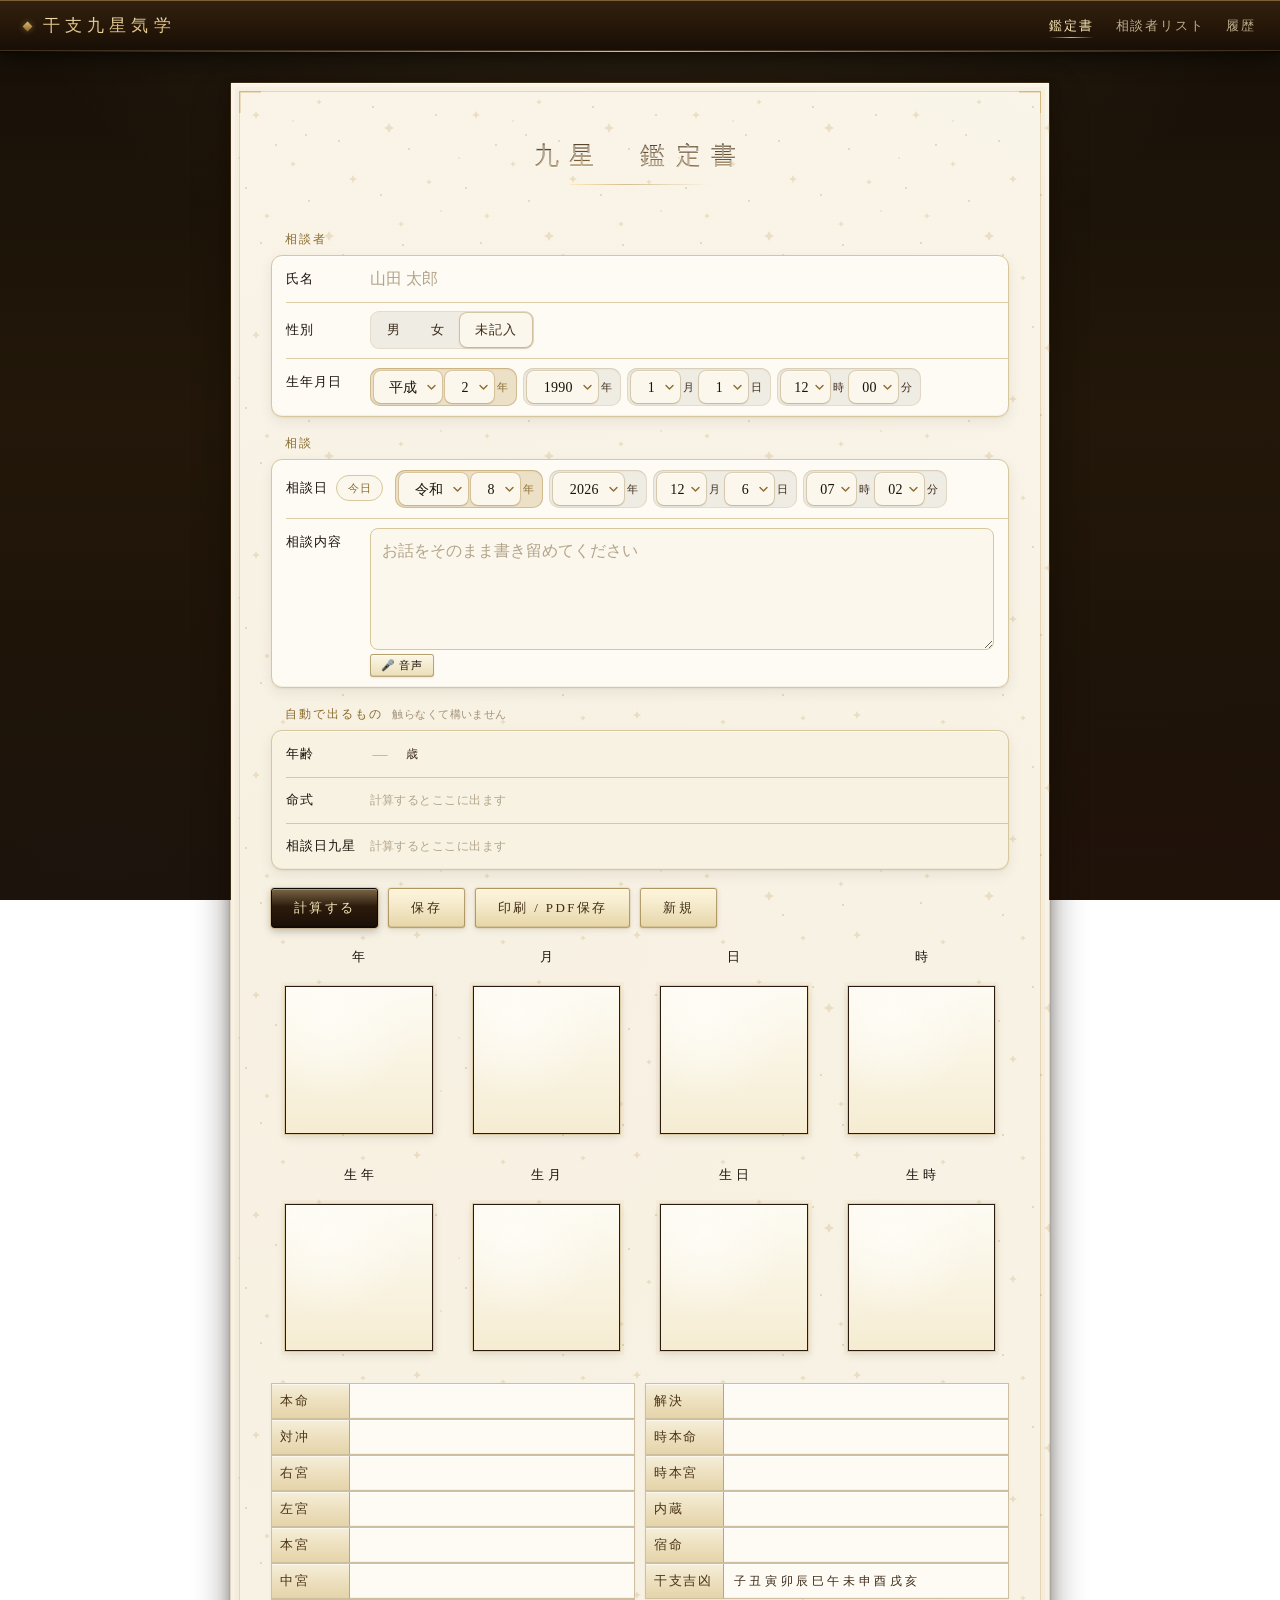
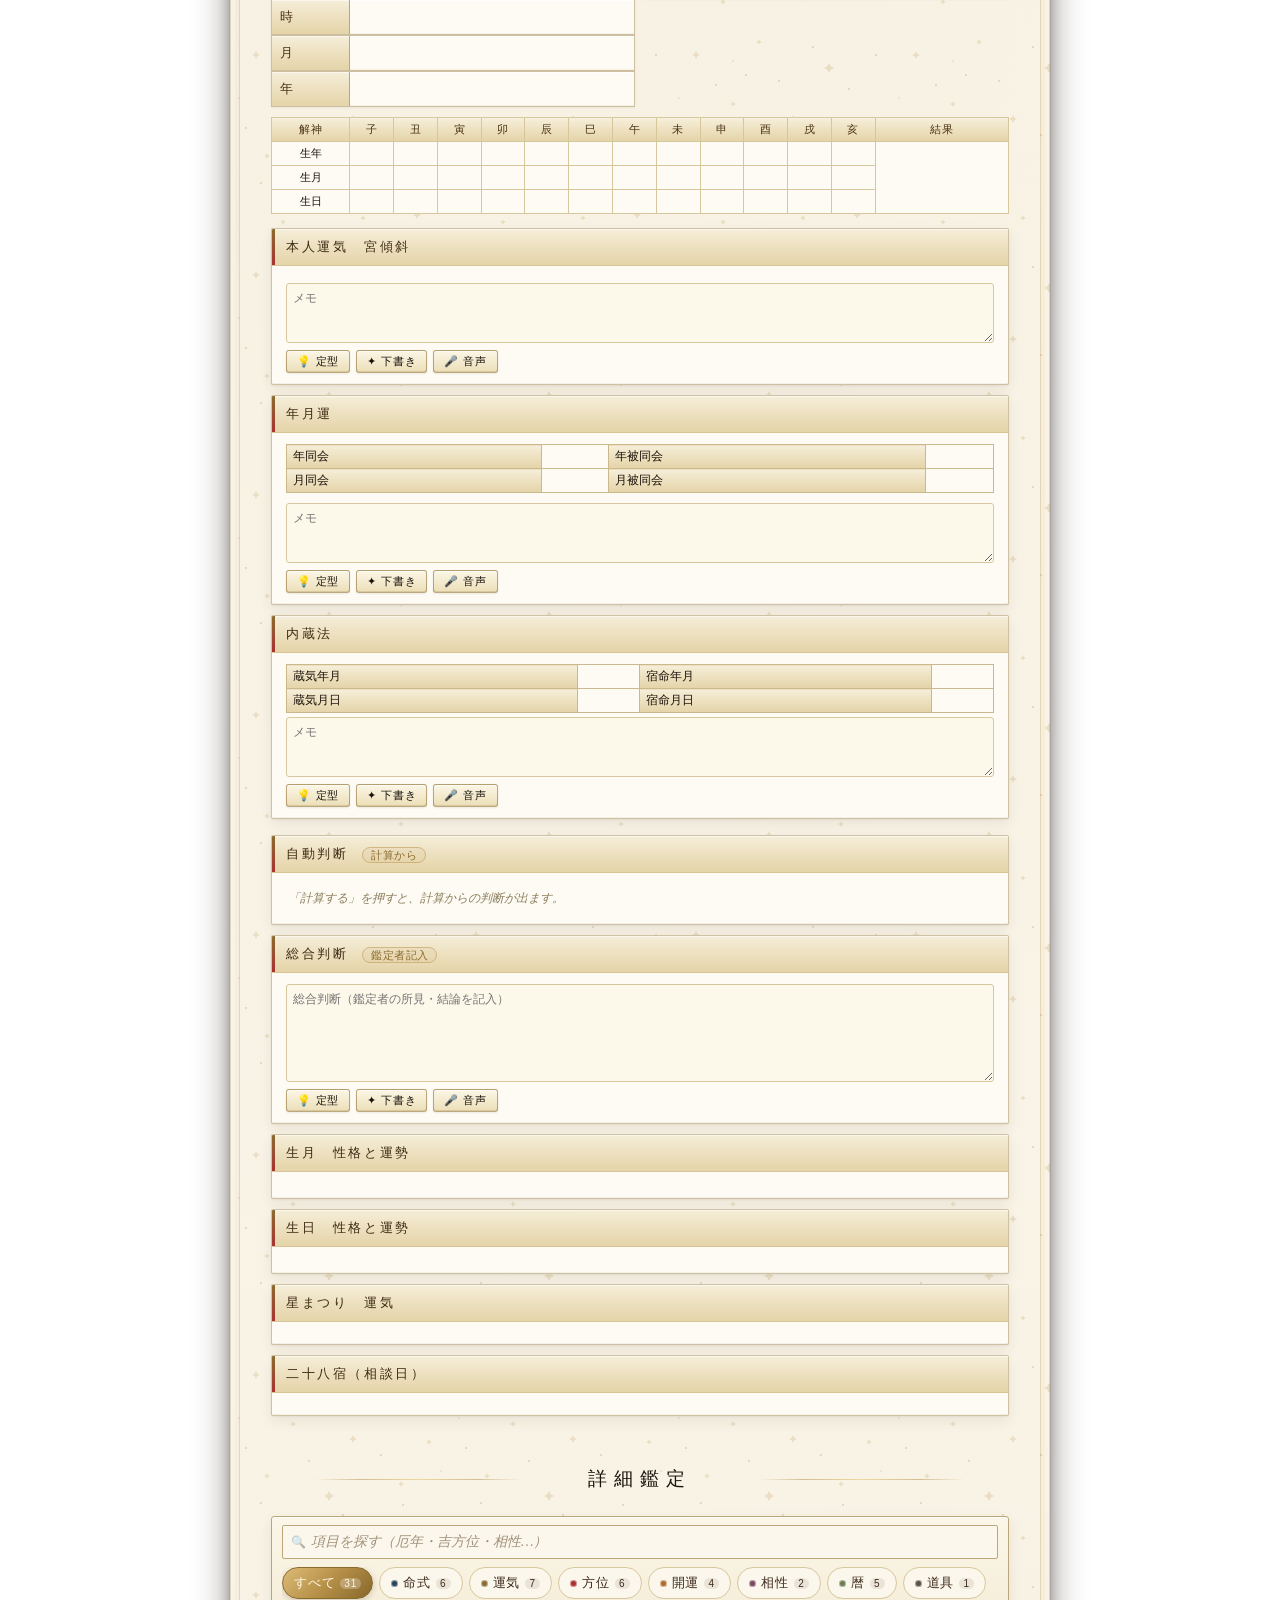
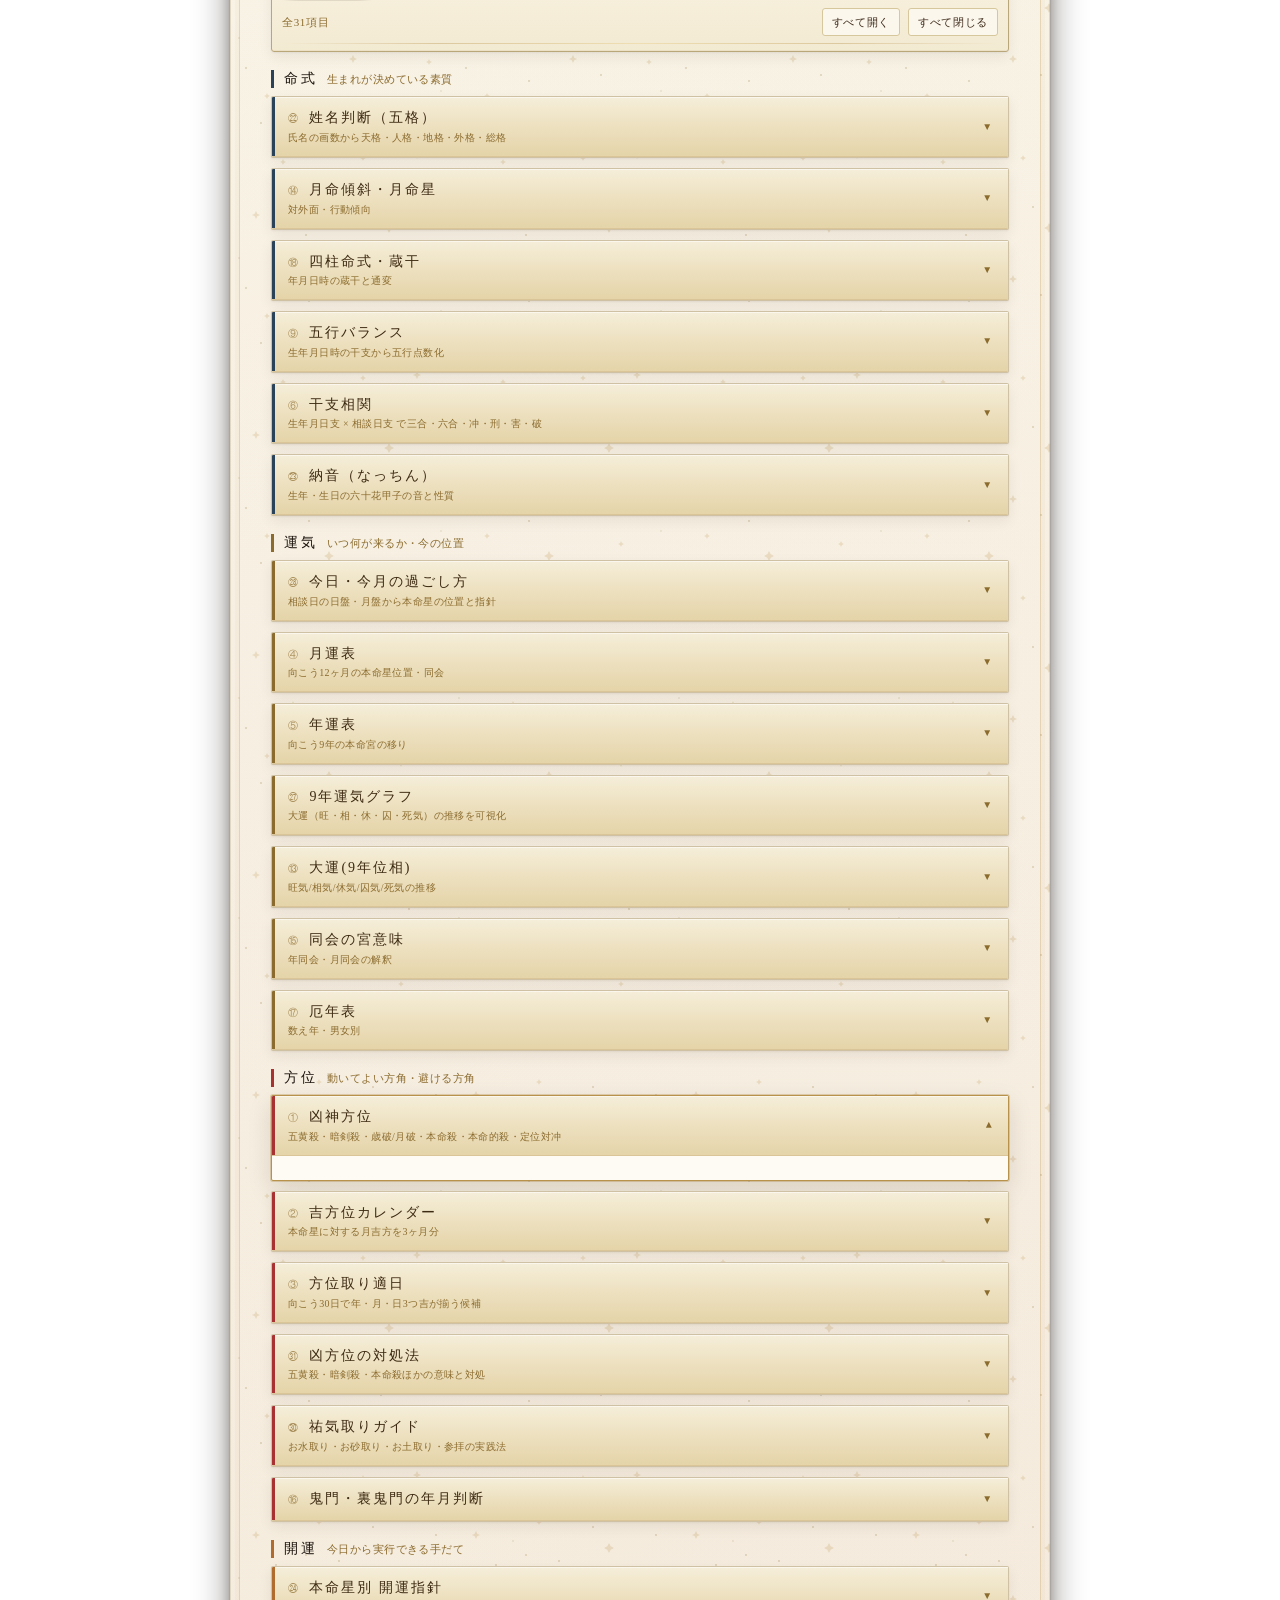
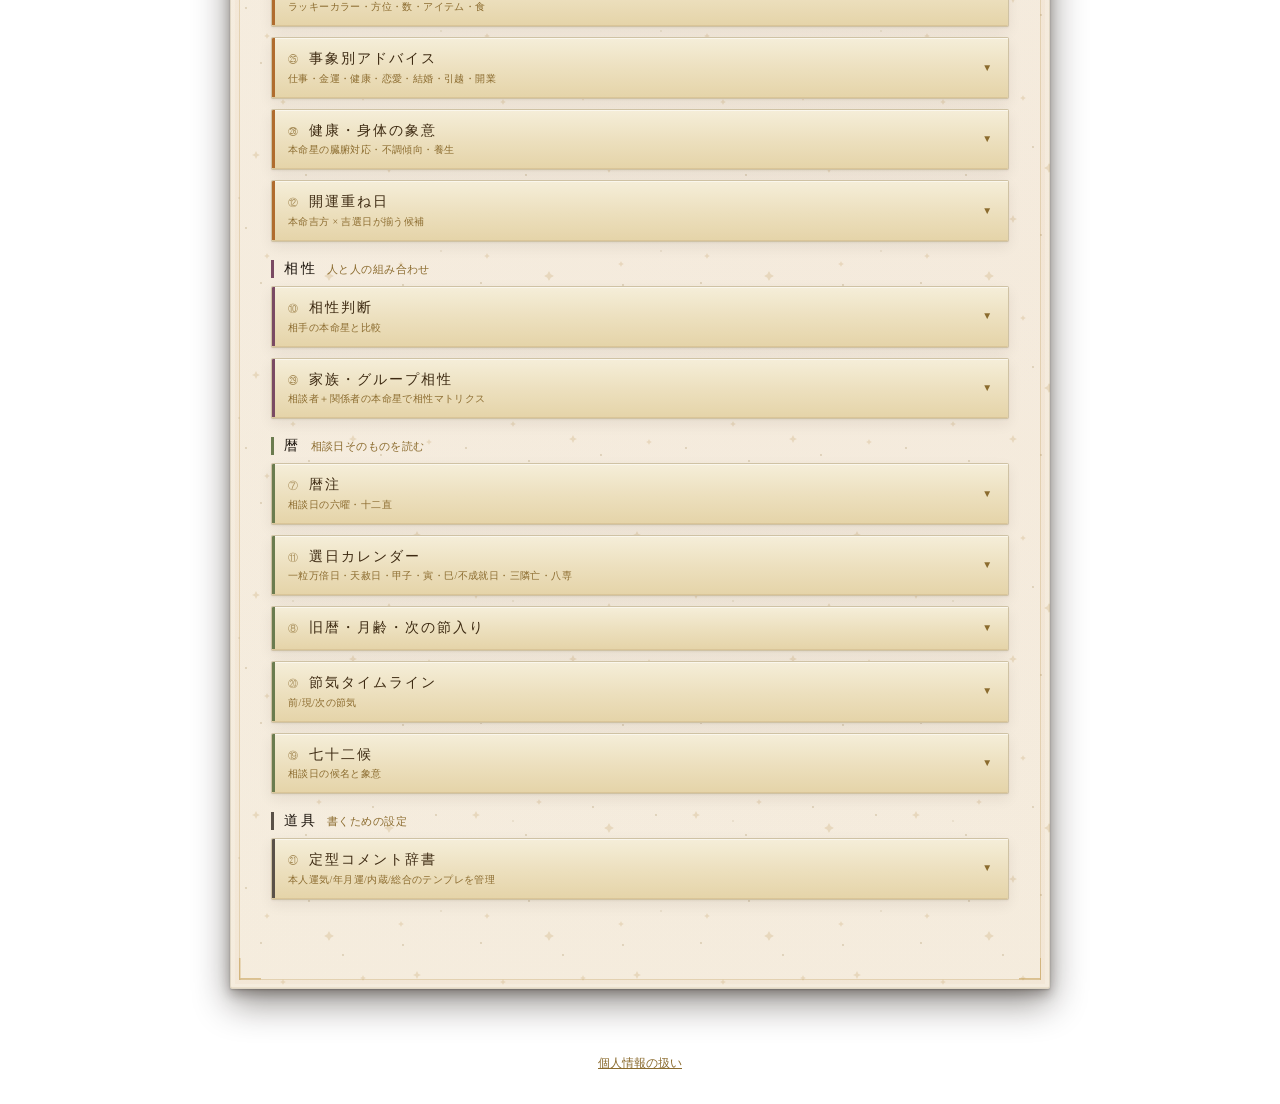
==== commit 836c61f6: "中宮星の変化先を、定位盤での対冲にする これまでは定盤(五黄)へ移すのを基本とし、被るときだけ対冲へ逃していた。 本来は対冲が基本で、四緑↔六白・九紫↔一白・二黒↔八白・三碧↔七赤 と 向かいの宮の星" ====
--- a/index.html
+++ b/index.html
@@ -11,7 +11,7 @@
 <link rel="apple-touch-icon" href="icons/apple-touch-icon.png">
 <!-- これが無いと、ブラウザが /favicon.ico を取りにいって 404 になる -->
 <link rel="icon" href="icons/icon-192.png">
-<link rel="stylesheet" href="css/style.css?v=111">
+<link rel="stylesheet" href="css/style.css?v=117">
 <title>九星 鑑定書</title>
 </head>
 <body>
@@ -606,48 +606,48 @@
 </footer>
 
 
-<script src="js/solar-terms.js?v=111"></script>
-<script src="js/eto.js?v=111"></script>
-<script src="js/kyusei.js?v=111"></script>
-<script src="js/kantei.js?v=111"></script>
-<script src="js/storage.js?v=111"></script>
-<script src="js/dt-picker.js?v=111"></script>
-<script src="js/eto-table.js?v=111"></script>
-<script src="js/keisha-data.js?v=111"></script>
-<script src="js/kyu-zasuru-data.js?v=111"></script>
-<script src="js/seigetsu-data.js?v=111"></script>
-<script src="js/seinichi-data.js?v=111"></script>
-<script src="js/seimatsuri-data.js?v=111"></script>
-<script src="js/nijuhasshuku-data.js?v=111"></script>
-<script src="js/koyomi.js?v=111"></script>
-<script src="js/eto-relations.js?v=111"></script>
-<script src="js/houi-analysis.js?v=111"></script>
-<script src="js/un-tables.js?v=111"></script>
-<script src="js/rekichu.js?v=111"></script>
-<script src="js/gogyou-balance.js?v=111"></script>
-<script src="js/aishou.js?v=111"></script>
-<script src="js/senjitsu.js?v=111"></script>
-<script src="js/dai-un.js?v=111"></script>
-<script src="js/gemmei-data.js?v=111"></script>
-<script src="js/kimon.js?v=111"></script>
-<script src="js/yakudoshi.js?v=111"></script>
-<script src="js/zoukan.js?v=111"></script>
-<script src="js/shichijuni-kou.js?v=111"></script>
-<script src="js/sekki-timeline.js?v=111"></script>
-<script src="js/snippets.js?v=111"></script>
-<script src="js/draft-gen.js?v=111"></script>
-<script src="js/voice.js?v=111"></script>
-<script src="js/seimei-data.js?v=111"></script>
-<script src="js/nacchin-data.js?v=111"></script>
-<script src="js/kaiun-shishin-data.js?v=111"></script>
-<script src="js/kenkou-data.js?v=111"></script>
-<script src="js/jishou-data.js?v=111"></script>
-<script src="js/yuki-data.js?v=111"></script>
-<script src="js/kyohoui-data.js?v=111"></script>
-<script src="js/kantei-ext.js?v=111"></script>
-<script src="js/app.js?v=111"></script>
-<script src="js/detail-nav.js?v=111"></script>
-<script src="js/form-ui.js?v=111"></script>
+<script src="js/solar-terms.js?v=117"></script>
+<script src="js/eto.js?v=117"></script>
+<script src="js/kyusei.js?v=117"></script>
+<script src="js/kantei.js?v=117"></script>
+<script src="js/storage.js?v=117"></script>
+<script src="js/dt-picker.js?v=117"></script>
+<script src="js/eto-table.js?v=117"></script>
+<script src="js/keisha-data.js?v=117"></script>
+<script src="js/kyu-zasuru-data.js?v=117"></script>
+<script src="js/seigetsu-data.js?v=117"></script>
+<script src="js/seinichi-data.js?v=117"></script>
+<script src="js/seimatsuri-data.js?v=117"></script>
+<script src="js/nijuhasshuku-data.js?v=117"></script>
+<script src="js/koyomi.js?v=117"></script>
+<script src="js/eto-relations.js?v=117"></script>
+<script src="js/houi-analysis.js?v=117"></script>
+<script src="js/un-tables.js?v=117"></script>
+<script src="js/rekichu.js?v=117"></script>
+<script src="js/gogyou-balance.js?v=117"></script>
+<script src="js/aishou.js?v=117"></script>
+<script src="js/senjitsu.js?v=117"></script>
+<script src="js/dai-un.js?v=117"></script>
+<script src="js/gemmei-data.js?v=117"></script>
+<script src="js/kimon.js?v=117"></script>
+<script src="js/yakudoshi.js?v=117"></script>
+<script src="js/zoukan.js?v=117"></script>
+<script src="js/shichijuni-kou.js?v=117"></script>
+<script src="js/sekki-timeline.js?v=117"></script>
+<script src="js/snippets.js?v=117"></script>
+<script src="js/draft-gen.js?v=117"></script>
+<script src="js/voice.js?v=117"></script>
+<script src="js/seimei-data.js?v=117"></script>
+<script src="js/nacchin-data.js?v=117"></script>
+<script src="js/kaiun-shishin-data.js?v=117"></script>
+<script src="js/kenkou-data.js?v=117"></script>
+<script src="js/jishou-data.js?v=117"></script>
+<script src="js/yuki-data.js?v=117"></script>
+<script src="js/kyohoui-data.js?v=117"></script>
+<script src="js/kantei-ext.js?v=117"></script>
+<script src="js/app.js?v=117"></script>
+<script src="js/detail-nav.js?v=117"></script>
+<script src="js/form-ui.js?v=117"></script>
 <script>
 if ('serviceWorker' in navigator) {
   window.addEventListener('load', () => navigator.serviceWorker.register('service-worker.js').catch(()=>{}));
